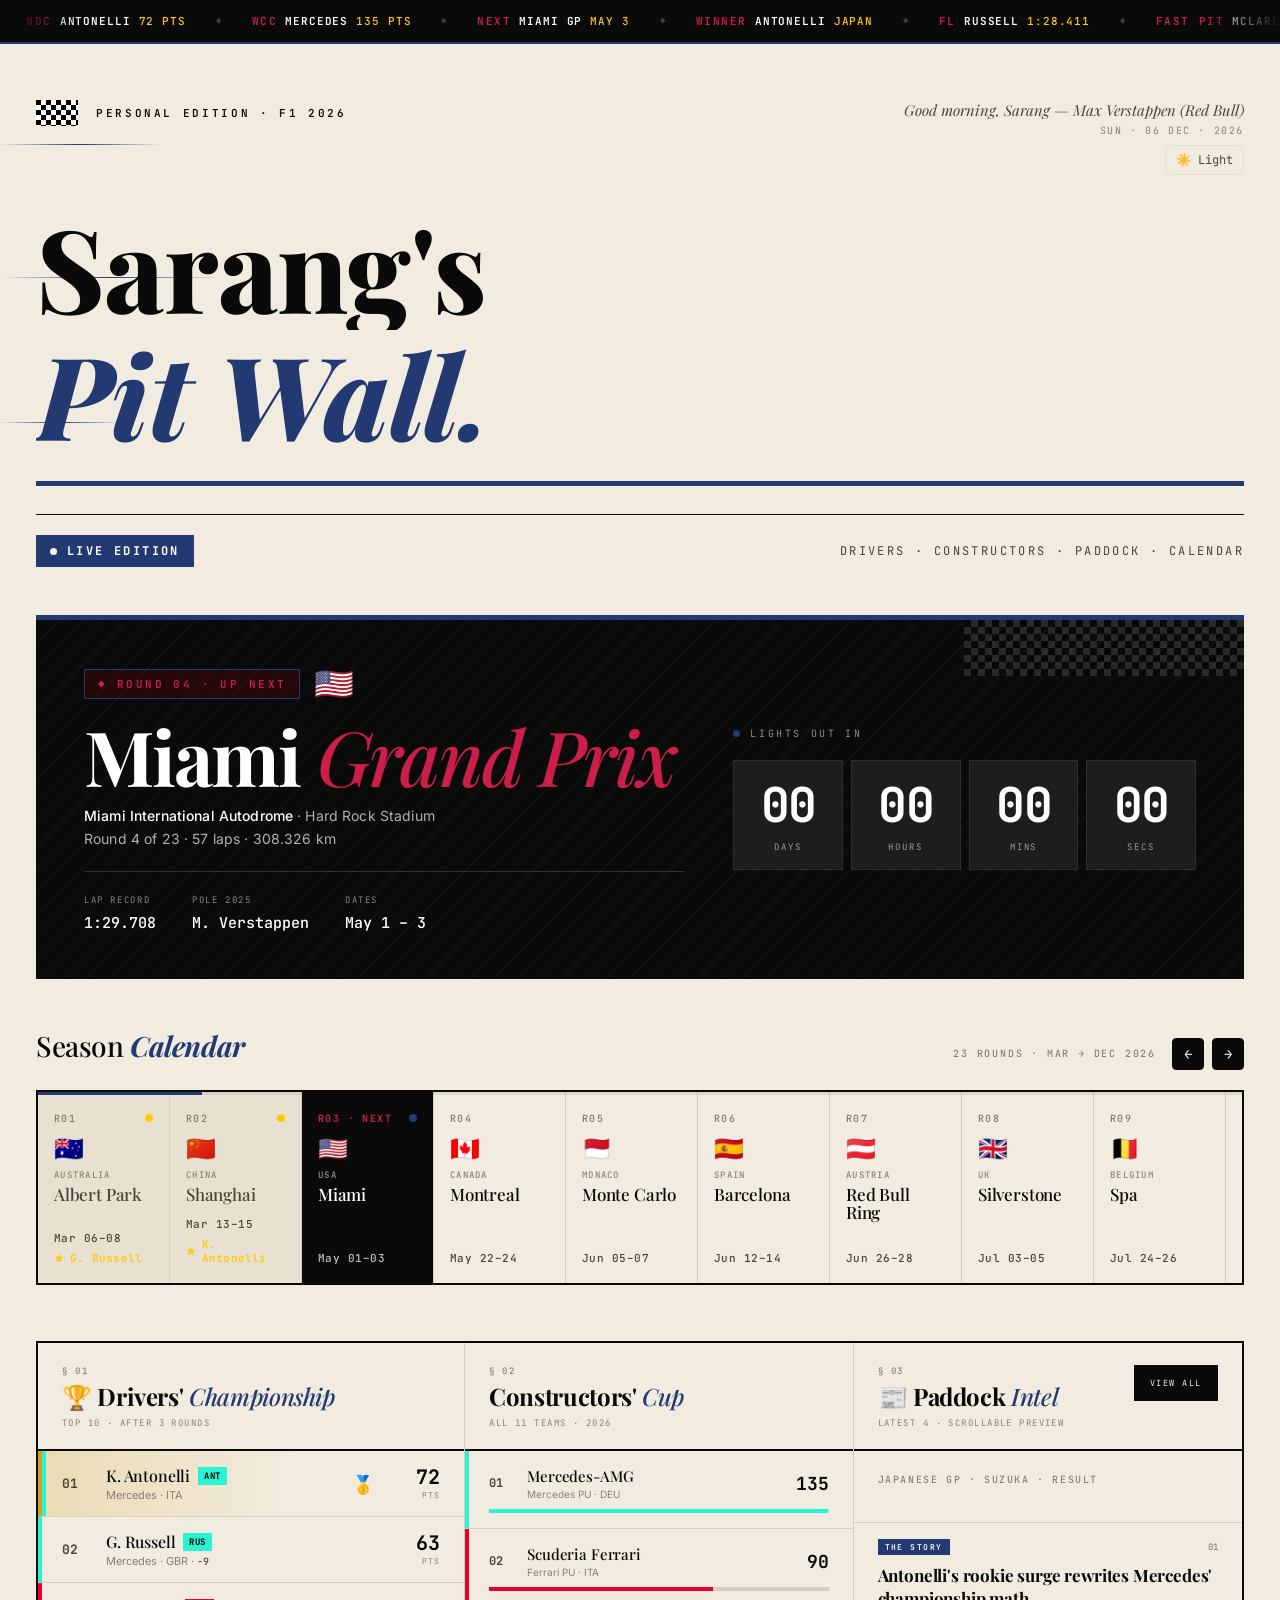
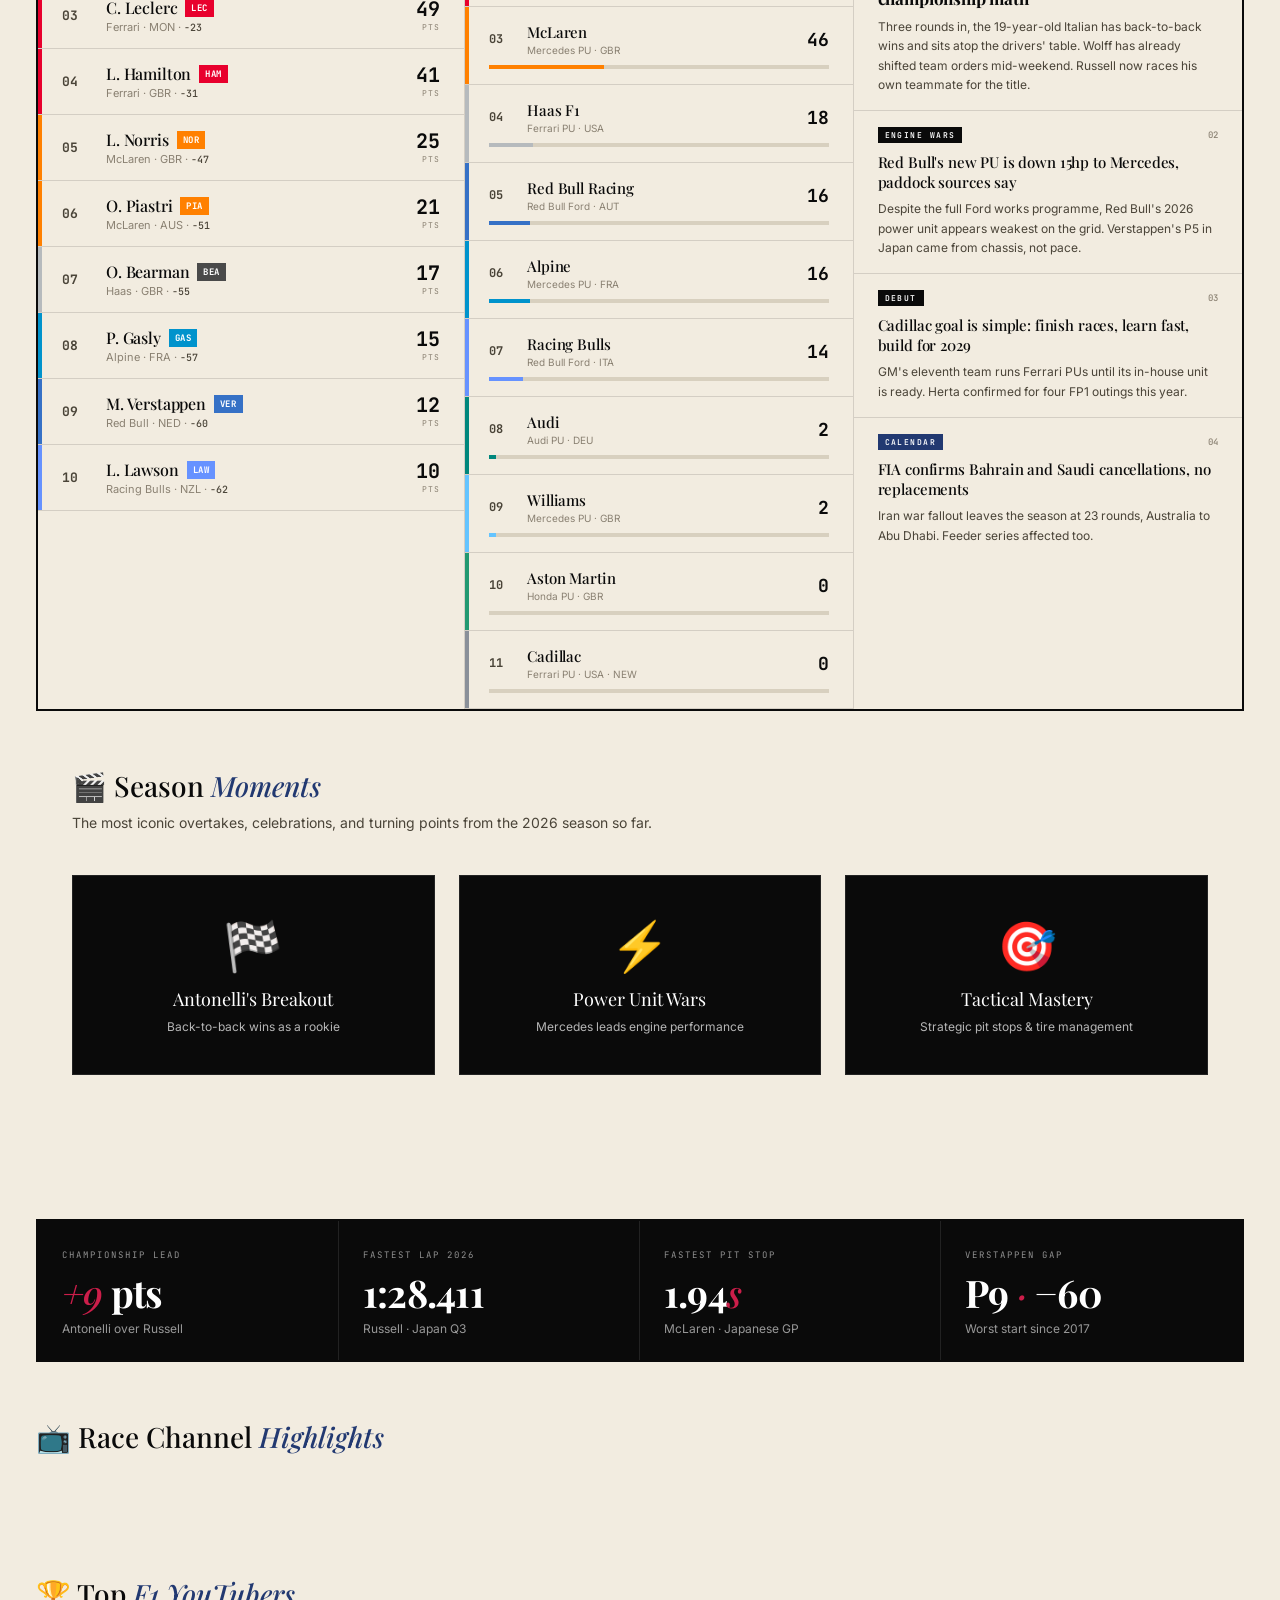
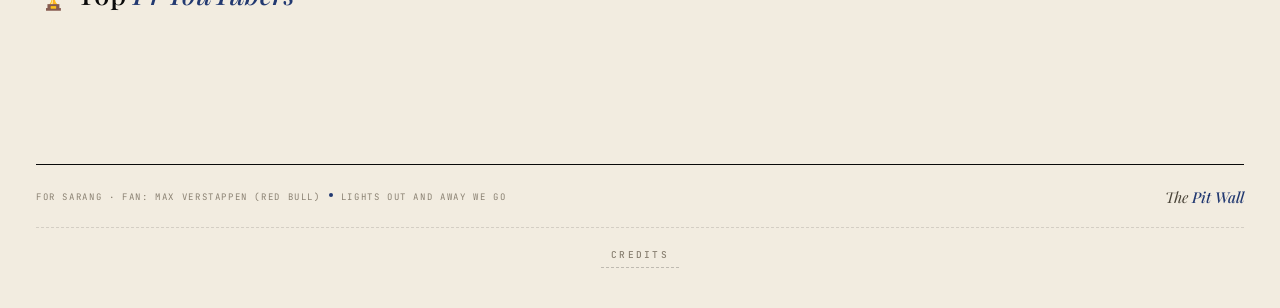
==== index.html @ 640a6123 "UI Improvements: clickable articles, emoji medals for rankings, Season Moments gallery - Make all ne" ====
<!DOCTYPE html>
<html lang="en">
<head>
<meta charset="UTF-8">
<meta name="viewport" content="width=device-width, initial-scale=1.0">
<title>Sarang's Pit Wall · Your Personal F1 2026 Dashboard</title>

<!-- ================================================================
     SEO + ATTRIBUTION PACKAGE · Built by Sarang Batra
     DO NOT MODIFY · these tags make the dashboard discoverable and
     credit the template author. Replace "Sarang" with your name
     everywhere EXCEPT inside this block.
     ================================================================ -->
<meta name="description" content="A broadcaster-quality personal F1 2026 dashboard — live countdown to the next Grand Prix, real-time-ish standings for drivers and constructors, the full 23-round calendar, podium results and paddock intel. One HTML file. No backend. Yours forever." />
<meta name="author" content="Sarang Batra" />
<meta name="keywords" content="F1 2026 dashboard, personal F1 dashboard, Formula 1 live dashboard, F1 countdown, F1 standings tracker, Sarang Batra, sarang-cmd" />
<meta name="robots" content="index, follow, max-image-preview:large" />
<meta name="theme-color" content="#0a0a0a" />
<link rel="author" href="https://github.com/sarang-cmd" />
<link rel="canonical" href="https://instagram.com/aaravdeev" />

<!-- Open Graph -->
<meta property="og:type" content="website" />
<meta property="og:title" content="The Pit Wall · Your Personal F1 2026 Dashboard" />
<meta property="og:description" content="Live countdown, standings, calendar, podium, paddock intel. A broadcaster-quality F1 dashboard, made personal. Built by Sarang for every F1 fan." />
<meta property="og:site_name" content="The Pit Wall" />
<meta property="og:image:width" content="1200" />
<meta property="og:image:height" content="630" />
<meta property="og:image:alt" content="The Pit Wall — a personal F1 2026 dashboard. Lights out and away we go." />
<meta property="og:locale" content="en_IN" />

<!-- Twitter -->
<meta name="twitter:card" content="summary_large_image" />
<meta name="twitter:title" content="The Pit Wall · Your Personal F1 2026 Dashboard" />
<meta name="twitter:description" content="Live countdown, standings, calendar, podium, paddock intel. Your personal F1 2026 dashboard." />
<meta name="twitter:creator" content="@sarang_cmd" />

<!-- Structured data — WebApplication + Person -->
<script type="application/ld+json">
{
  "@context": "https://schema.org",
  "@graph": [
    {
      "@type": "WebApplication",
      "@id": "https://github.com/sarang-cmd/sarang.s-pit-wall#app",
      "name": "The Pit Wall",
      "alternateName": "Personal F1 2026 Dashboard",
      "description": "A personal, single-file F1 2026 dashboard — countdown, standings, calendar, podium, paddock intel. Editorial magazine design. One HTML file, no backend.",
      "url": "https://github.com/sarang-cmd/sarang.s-pit-wall",
      "applicationCategory": "SportsApplication",
      "applicationSubCategory": "Formula 1 Dashboard",
      "operatingSystem": "Web (any modern browser)",
      "inLanguage": "en",
      "creator": { "@id": "https://github.com/sarang-cmd#person" },
      "author":  { "@id": "https://github.com/sarang-cmd#person" },
      "offers": {
        "@type": "Offer",
        "price": "0",
        "priceCurrency": "INR",
        "availability": "https://schema.org/InStock"
      }
    },
    {
      "@type": "Person",
      "@id": "https://github.com/sarang-cmd#person",
      "name": "Sarang",
      "alternateName": "sarang-cmd",
      "url": "https://github.com/sarang-cmd",
      "sameAs": [
        "https://www.github.com/sarang-cmd",
        "https://www.linkedin.com/in/sarang-batra/",
        "https://www.instagram.com/aaravdeev"
      ],
      "jobTitle": "F1 Dashboard Creator"
    }
  ]
}
</script>
<!-- ================ END ATTRIBUTION PACKAGE ====================== -->

<link rel="preconnect" href="https://fonts.googleapis.com">
<link rel="preconnect" href="https://fonts.gstatic.com" crossorigin>
<link href="https://fonts.googleapis.com/css2?family=Playfair+Display:ital,wght@0,400;0,500;0,700;0,800;1,400;1,700&family=Inter:wght@300;400;500;600;700&family=JetBrains+Mono:wght@300;400;500;600;700&display=swap" rel="stylesheet">
<style>
*,*::before,*::after { box-sizing:border-box; margin:0; padding:0; }

:root {
  --carbon:     #0a0a0a;
  --carbon-2:   #131313;
  --carbon-3:   #1d1d1d;
  --paper:      #f2ece0;
  --paper-2:    #e8e1d2;
  --paper-3:    #d8d0bf;
  --ink:        #0a0a0a;
  --ink-2:      #4a4438;
  --ink-3:      #8a8172;

  --rb-dark:    #121F45;
  --rb-mid:     #223971;
  --rb-red:     #CC1E4A;
  --rb-gold:    #FFC906;

  --racing:     #e10600;
  --racing-hot: #ff2010;
  --racing-deep:#b30400;
  --gold:       #d4a017;
}


/* Force explicit light theme to match index-original.html */
body.light {
  --paper:      #f2ece0;
  --paper-2:    #e8e1d2;
  --paper-3:    #d8d0bf;
  --ink:        #0a0a0a;
  --ink-2:      #4a4438;
  --ink-3:      #8a8172;

  --carbon:     #0a0a0a;
  --carbon-2:   #131313;
  --carbon-3:   #1d1d1d;

  --racing:     #223971;
  --racing-hot: #CC1E4A;
  --racing-deep:#121F45;
  --gold:       #FFC906;
}

/* Dark mode using Red Bull palette — darkest shade used prominently */
body.dark {
  --paper:      #121F45;
  --paper-2:    #182751;
  --paper-3:    #223971;
  --ink:        #f8f9ff;
  --ink-2:      #dbe6ff;
  --ink-3:      rgba(255,255,255,0.74);

  --carbon:     var(--rb-dark);
  --carbon-2:   var(--rb-mid);
  --carbon-3:   var(--rb-mid);

  --racing:     var(--rb-red);
  --racing-hot: var(--rb-gold);
  --racing-deep:var(--rb-mid);
  --gold:       var(--rb-gold);
}

@media (prefers-color-scheme: dark) {
  body:not(.light) {
    --paper:      #121F45;
    --paper-2:    #182751;
    --paper-3:    #223971;
    --ink:        #f8f9ff;
    --ink-2:      #dbe6ff;
    --ink-3:      rgba(255,255,255,0.74);

    --carbon:     var(--rb-dark);
    --carbon-2:   var(--rb-mid);
    --carbon-3:   var(--rb-mid);

    --racing:     var(--rb-red);
    --racing-hot: var(--rb-gold);
    --racing-deep:var(--rb-mid);
    --gold:       var(--rb-gold);
  }
}

:root {
  --mercedes:   #27F4D2;
  --ferrari:    #E8002D;
  --mclaren:    #FF8000;
  --redbull:    #3671C6;
  --williams:   #64C4FF;
  --haas:       #B6BABD;
  --alpine:     #0093CC;
  --audi:       #00877C;
  --racingbulls:#6692FF;
  --aston:      #229971;
  --cadillac:   #8A9099;

  --rule-light: #d4cec4;
}

@keyframes maskRevealUp {
  0%   { clip-path: inset(100% 0 0 0); transform: translateY(20px); }
  100% { clip-path: inset(0 0 0 0); transform: translateY(0); }
}
@keyframes maskRevealRight {
  0%   { clip-path: inset(0 100% 0 0); }
  100% { clip-path: inset(0 0 0 0); }
}
@keyframes fadeSlow { from { opacity:0; } to { opacity:1; } }
@keyframes fadeUpSlow {
  from { opacity:0; transform:translateY(18px); }
  to   { opacity:1; transform:translateY(0); }
}
@keyframes underlineDraw {
  0%   { transform: scaleX(0); transform-origin: left; }
  100% { transform: scaleX(1); transform-origin: left; }
}
@keyframes ticker {
  0%   { transform:translateX(0); }
  100% { transform:translateX(-50%); }
}
@keyframes pulseDot {
  0%,100% { opacity:0.5; transform:scale(1); }
  50%     { opacity:1; transform:scale(1.2); }
}
@keyframes blink {
  0%,100% { opacity:1; }
  50%     { opacity:0.25; }
}
@keyframes flagWave {
  0%,100% { transform:rotate(0); }
  50%     { transform:rotate(5deg); }
}
@keyframes speedLineSlow {
  0%   { transform:translateX(-200px); opacity:0; }
  20%  { opacity:0.5; }
  100% { transform:translateX(calc(100vw + 200px)); opacity:0; }
}
@keyframes barGrowSlow {
  0%   { transform:scaleX(0); transform-origin:left; }
  100% { transform:scaleX(1); }
}
@keyframes rowSlide {
  from { opacity:0; transform:translateX(-24px); }
  to   { opacity:1; transform:translateX(0); }
}
@keyframes numCountUp {
  from { opacity:0; transform:translateY(14px); }
  to   { opacity:1; transform:translateY(0); }
}
@keyframes checkerFadeIn {
  from { opacity:0; transform:scale(0.8); }
  to   { opacity:1; transform:scale(1); }
}

html { scroll-behavior:smooth; }

/* YouTube-style loading bar */
.yt-loading-bar {
  position: fixed;
  top: 0;
  left: 0;
  height: 3px;
  background: linear-gradient(90deg, var(--racing), var(--racing-hot));
  z-index: 9999;
  animation: ytLoadingAnimation 3s ease-out forwards;
  pointer-events: none;
}

.yt-loading-bar.hidden {
  display: none;
}

@keyframes ytLoadingAnimation {
  0% { width: 0%; }
  50% { width: 70%; }
  100% { width: 100%; }
}

body {
  background: var(--paper);
  color: var(--ink);
  font-family:'Inter', sans-serif;
  font-weight:400;
  min-height:100vh;
  -webkit-font-smoothing:antialiased;
  overflow-x:hidden;
}

.ticker-wrap {
  background: var(--carbon);
  height: 44px;
  overflow: hidden;
  display: flex;
  align-items: center;
  border-bottom: 2px solid var(--racing);
  position: relative;
  animation: fadeSlow 0.9s ease both;
}
.ticker-wrap::before, .ticker-wrap::after {
  content:''; position:absolute; top:0; bottom:0; width:80px; z-index:2; pointer-events:none;
}
.ticker-wrap::before { left:0; background:linear-gradient(90deg, var(--carbon), transparent); }
.ticker-wrap::after { right:0; background:linear-gradient(270deg, var(--carbon), transparent); }
.ticker-track {
  display: flex;
  white-space: nowrap;
  animation: ticker 48s linear infinite;
  will-change: transform;
}
.ticker-track:hover { animation-play-state:paused; }
.tick {
  display:inline-flex; align-items:center; gap:8px;
  padding:0 26px;
  font-family:'JetBrains Mono', monospace;
  font-size:11px;
  font-weight:500;
  letter-spacing:.08em;
  color:rgba(255,255,255,0.55);
  text-transform:uppercase;
}
.tick .sym { color:var(--racing-hot); font-weight:600; letter-spacing:.14em; }
.tick .val { color:#fff; font-weight:600; }
.tick .pts { color:var(--gold); font-weight:500; }
.tick-dot { color:rgba(255,255,255,.2); padding:0 4px; font-size:9px; }

.hero {
  background: var(--paper);
  padding: 56px 36px 32px;
  max-width: 1440px;
  margin: 0 auto;
  position: relative;
  overflow: hidden;
}
.speed-line {
  position: absolute;
  top: 0; left: 0;
  height: 1px;
  background: linear-gradient(90deg, transparent 0%, var(--racing) 50%, transparent 100%);
  animation: speedLineSlow 5.5s ease-out infinite;
  pointer-events: none;
}
.speed-line:nth-child(1) { top: 18%; width: 160px; animation-delay: 1.8s; }
.speed-line:nth-child(2) { top: 42%; width: 220px; animation-delay: 3.2s; }
.speed-line:nth-child(3) { top: 68%; width: 120px; animation-delay: 2.4s; }

.hero-top {
  display: flex;
  justify-content: space-between;
  align-items: flex-start;
  margin-bottom: 28px;
  animation: fadeUpSlow 1s ease both 0.2s;
}
.brand-eyebrow {
  display: inline-flex;
  align-items: center;
  gap: 18px;
  font-family: 'JetBrains Mono', monospace;
  font-size: 11px;
  font-weight: 600;
  letter-spacing: .24em;
  text-transform: uppercase;
  color: var(--ink);
  animation: checkerFadeIn 0.9s cubic-bezier(.2,.8,.2,1) both 0.5s;
}
.checker-flag {
  display: inline-block;
  width: 42px; height: 26px;
  background:
    linear-gradient(45deg, #fff 25%, transparent 25%, transparent 75%, #fff 75%),
    linear-gradient(45deg, #fff 25%, transparent 25%, transparent 75%, #fff 75%);
  background-size: 10px 10px;
  background-position: 0 0, 5px 5px;
  background-color: #000;
  animation: flagWave 3s ease-in-out infinite;
  transform-origin: left center;
  flex-shrink: 0;
}
.brand-right {
  text-align: right;
  animation: fadeUpSlow 1s ease both 0.7s;
}
.greeting {
  font-family:'Playfair Display', serif;
  font-style:italic;
  font-size:15px;
  letter-spacing:0;
  color:var(--ink-2);
  margin-bottom:4px;
}
.dateline {
  font-family: 'JetBrains Mono', monospace;
  font-size: 10px;
  letter-spacing: .16em;
  text-transform: uppercase;
  color: var(--ink-3);
}

.title-wrap {
  position: relative;
  margin-bottom: 28px;
  padding-bottom: 24px;
}
.hero-title {
  font-family: 'Playfair Display', serif;
  font-weight: 800;
  line-height: 0.95;
  letter-spacing: -0.03em;
  color: var(--ink);
}
.hero-title .line1 {
  display: block;
  font-size: clamp(56px, 9vw, 126px);
  line-height: 1.1;
  overflow: hidden;
  padding-bottom: 0.05em;
}
.hero-title .line1 span {
  display: inline-block;
  animation: maskRevealUp 1.1s cubic-bezier(.2,.9,.25,1) both 0.9s;
}
.hero-title .line2 {
  display: block;
  font-size: clamp(56px, 9vw, 126px);
  font-style: italic;
  color: var(--racing);
  line-height: 1.1;
  overflow: hidden;
  margin-top: -0.05em;
  padding-bottom: 0.05em;
}
.hero-title .line2 span {
  display: inline-block;
  animation: maskRevealUp 1.1s cubic-bezier(.2,.9,.25,1) both 1.4s;
}
.title-underline {
  position: absolute;
  left: 0;
  bottom: 0;
  height: 5px;
  width: 100%;
  background: var(--racing);
  transform: scaleX(0);
  transform-origin: left;
  animation: underlineDraw 1.2s cubic-bezier(.3,.9,.3,1) both 2.2s;
}

.hero-sub {
  font-family: 'JetBrains Mono', monospace;
  font-size: 12px;
  letter-spacing: .2em;
  text-transform: uppercase;
  color: var(--ink-2);
  padding-top: 20px;
  border-top: 1px solid var(--ink);
  display: flex;
  justify-content: space-between;
  align-items: center;
  animation: fadeUpSlow 1s ease both 2.8s;
}
.live-badge {
  display: inline-flex;
  align-items: center;
  gap: 10px;
  padding: 8px 14px;
  background: var(--racing);
  color: #fff;
  font-weight: 700;
  letter-spacing: .2em;
  position: relative;
}
.live-badge::before {
  content:'';
  display:inline-block;
  width: 7px; height: 7px;
  background:#fff; border-radius:50%;
  animation: blink 1.6s ease infinite;
}

.race-hero {
  margin: 0 auto;
  max-width: 1440px;
  padding: 0 36px;
  background: var(--paper);
  animation: fadeUpSlow 1.1s ease both 3.2s;
}

.race-block {
  background: var(--carbon);
  color: #fff;
  padding: 44px 48px 46px;
  margin-top: 16px;
  position: relative;
  overflow: hidden;
  border-top: 5px solid var(--racing);
}

.race-block::before {
  content:'';
  position: absolute;
  inset: 0;
  background:
    repeating-linear-gradient(
      135deg,
      rgba(255,255,255,0.022) 0 2px,
      transparent 2px 16px
    );
  pointer-events: none;
  z-index: 0;
}

.race-block::after {
  content:'';
  position: absolute;
  top: 0; right: 0;
  width: 280px; height: 56px;
  background:
    linear-gradient(45deg, #fff 25%, transparent 25%, transparent 75%, #fff 75%),
    linear-gradient(45deg, #fff 25%, transparent 25%, transparent 75%, #fff 75%);
  background-size: 14px 14px;
  background-position: 0 0, 7px 7px;
  background-color: #000;
  opacity: 0.12;
  z-index: 0;
}

.race-grid {
  display: grid;
  grid-template-columns: 1.3fr 1fr;
  gap: 48px;
  position: relative;
  z-index: 1;
}

.race-meta-row {
  display: flex;
  align-items: center;
  gap: 14px;
  margin-bottom: 18px;
}
.race-round {
  font-family: 'JetBrains Mono', monospace;
  font-size: 11px;
  font-weight: 600;
  letter-spacing: .22em;
  text-transform: uppercase;
  color: var(--racing-hot);
  padding: 7px 13px;
  border: 1px solid var(--racing);
  background: rgba(225,6,0,0.12);
}
.race-flag-big {
  font-size: 32px;
  animation: flagWave 2.8s ease-in-out infinite;
}
.race-name {
  font-family: 'Playfair Display', serif;
  font-size: clamp(44px, 6vw, 76px);
  font-weight: 700;
  line-height: 0.92;
  letter-spacing: -0.025em;
  color: #fff;
  margin-bottom: 16px;
}
.race-name em {
  font-style: italic;
  color: var(--racing-hot);
  font-weight: 500;
}
.race-circuit {
  font-family: 'Inter', sans-serif;
  font-size: 14px;
  color: rgba(255,255,255,0.68);
  margin-bottom: 6px;
  letter-spacing: .01em;
}
.race-circuit strong { color:#fff; font-weight:500; }

.race-stats {
  display: flex;
  gap: 36px;
  margin-top: 24px;
  padding-top: 22px;
  border-top: 1px solid rgba(255,255,255,0.15);
}
.race-stat { display:flex; flex-direction:column; }
.race-stat-label {
  font-family: 'JetBrains Mono', monospace;
  font-size: 9px;
  letter-spacing: .18em;
  text-transform: uppercase;
  color: rgba(255,255,255,0.5);
  margin-bottom: 7px;
}
.race-stat-val {
  font-family: 'JetBrains Mono', monospace;
  font-size: 15px;
  font-weight: 500;
  color: #fff;
}

.race-right { display: flex; flex-direction: column; justify-content: center; }
.countdown-label {
  font-family: 'JetBrains Mono', monospace;
  font-size: 10px;
  letter-spacing: .26em;
  text-transform: uppercase;
  color: rgba(255,255,255,0.55);
  margin-bottom: 20px;
  display: flex;
  align-items: center;
  gap: 10px;
}
.countdown-label::before {
  content:''; width:7px; height:7px;
  background: var(--racing); border-radius:50%;
  animation: pulseDot 1.8s ease infinite;
}

.countdown {
  display: grid;
  grid-template-columns: repeat(4, 1fr);
  gap: 8px;
}
.cd-cell {
  background: var(--carbon-3);
  padding: 20px 8px 16px;
  text-align: center;
  border: 1px solid rgba(255,255,255,0.08);
}
.cd-num {
  font-family: 'JetBrains Mono', monospace;
  font-size: clamp(36px, 4.2vw, 48px);
  font-weight: 700;
  color: #fff;
  line-height: 1;
  letter-spacing: -0.03em;
  font-variant-numeric: tabular-nums;
  animation: numCountUp 0.8s ease both 3.8s;
}
.cd-cell:nth-child(2) .cd-num { animation-delay: 3.95s; }
.cd-cell:nth-child(3) .cd-num { animation-delay: 4.1s; }
.cd-cell:nth-child(4) .cd-num { animation-delay: 4.25s; }
.cd-label {
  font-family: 'JetBrains Mono', monospace;
  font-size: 9px;
  letter-spacing: .22em;
  text-transform: uppercase;
  color: rgba(255,255,255,0.55);
  margin-top: 12px;
}

.cal-section {
  max-width: 1440px;
  margin: 0 auto;
  padding: 48px 36px 0;
  animation: fadeUpSlow 1s ease both 3.5s;
}
.cal-head {
  display: flex;
  align-items: baseline;
  justify-content: space-between;
  margin-bottom: 20px;
}
.cal-title {
  font-family: 'Playfair Display', serif;
  font-size: 28px;
  font-weight: 500;
  letter-spacing: -0.015em;
  color: var(--ink);
}
.cal-title em { font-style:italic; color:var(--racing); font-weight:700; }
.cal-meta {
  font-family: 'JetBrains Mono', monospace;
  font-size: 10px;
  letter-spacing: .18em;
  text-transform: uppercase;
  color: var(--ink-3);
  font-weight: 500;
}
.cal-nav {
  display: flex;
  gap: 8px;
  align-items: center;
}
.cal-nav-btn {
  background: var(--ink);
  border: 1px solid var(--ink);
  color: var(--paper);
  width: 32px;
  height: 32px;
  border-radius: 4px;
  display: flex;
  align-items: center;
  justify-content: center;
  font-size: 14px;
  cursor: pointer;
  transition: background 0.2s, transform 0.2s;
  font-family: 'JetBrains Mono', monospace;
  font-weight: 600;
}
.cal-nav-btn:hover { background: var(--racing); border-color: var(--racing); transform: translateY(-1px); }
.cal-nav-btn:active { transform: translateY(0); }
body.dark .cal-nav-btn { background: var(--paper); color: var(--ink); border-color: var(--paper); }
body.dark .cal-nav-btn:hover { background: var(--racing-hot); color: #000; border-color: var(--racing-hot); }

.cal-strip-wrap {
  position: relative;
  overflow: hidden;
  border: 2px solid var(--ink);
  background: var(--paper-2);
}

.cal-progress-track {
  position: absolute;
  top: 0; left: 0; right: 0;
  height: 3px;
  background: rgba(0,0,0,0.08);
  z-index: 3;
}
.cal-progress-fill {
  height: 100%;
  background: var(--racing);
  transform: scaleX(0);
  transform-origin: left;
  animation: barGrowSlow 1.6s cubic-bezier(.3,.9,.3,1) both 4.2s;
}

.cal-strip {
  display: grid;
  grid-auto-flow: column;
  grid-auto-columns: minmax(132px, 1fr);
  overflow-x: auto;
  scrollbar-width: thin;
}
.cal-strip::-webkit-scrollbar { height: 4px; }
.cal-strip::-webkit-scrollbar-thumb { background: var(--ink); }

.cal-round {
  padding: 20px 16px 18px;
  border-right: 1px solid var(--rule-light);
  position: relative;
  background: var(--paper);
  transition: background 0.25s, transform 0.25s;
  min-height: 148px;
  display: flex;
  flex-direction: column;
  cursor: default;
}
.cal-round:hover { background: var(--paper-3); }
.cal-round:last-child { border-right: none; }

.cal-round.done { background: var(--paper-2); }
.cal-round.done .cal-flag-name { color: var(--ink-2); }

.cal-round.next { background: var(--carbon); color: #fff; }
.cal-round.next .cal-rnum { color: var(--racing-hot); font-weight:700; }
.cal-round.next .cal-country { color: rgba(255,255,255,0.55); }
.cal-round.next .cal-flag-name { color: #fff; }
.cal-round.next .cal-date { color: rgba(255,255,255,0.75); }

.cal-rnum {
  font-family: 'JetBrains Mono', monospace;
  font-size: 10px;
  letter-spacing: .14em;
  color: var(--ink-3);
  margin-bottom: 12px;
  font-weight: 600;
  display: flex;
  align-items: center;
  justify-content: space-between;
}
.cal-status-dot {
  width: 8px; height: 8px;
  border-radius: 50%;
  background: var(--gold);
  display: inline-block;
}
.cal-round:not(.done):not(.next) .cal-status-dot { display: none; }
.cal-round.next .cal-status-dot {
  background: var(--racing);
  animation: pulseDot 1.6s ease infinite;
}

.cal-flag-emoji { font-size: 24px; line-height: 1; margin-bottom: 8px; }

.cal-country {
  font-family: 'JetBrains Mono', monospace;
  font-size: 9px;
  color: var(--ink-3);
  letter-spacing: .14em;
  text-transform: uppercase;
  margin-bottom: 4px;
  font-weight: 500;
}

.cal-flag-name {
  font-family: 'Playfair Display', serif;
  font-size: 17px;
  font-weight: 500;
  color: var(--ink);
  letter-spacing: -.01em;
  line-height: 1.1;
  margin-bottom: auto;
}

.cal-date {
  font-family: 'JetBrains Mono', monospace;
  font-size: 11px;
  color: var(--ink-2);
  letter-spacing: .04em;
  margin-top: 14px;
  font-weight: 500;
}

.cal-winner {
  font-family: 'JetBrains Mono', monospace;
  font-size: 11px;
  color: var(--gold);
  margin-top: 6px;
  font-weight: 600;
  letter-spacing: .02em;
  display: flex;
  align-items: center;
  gap: 6px;
}
.cal-winner::before {
  content:'';
  display: inline-block;
  width: 10px; height: 10px;
  background: var(--gold);
  clip-path: polygon(50% 0%, 61% 35%, 98% 35%, 68% 57%, 79% 91%, 50% 70%, 21% 91%, 32% 57%, 2% 35%, 39% 35%);
}

.main-section {
  max-width: 1440px;
  margin: 0 auto;
  padding: 56px 36px 0;
}
.main-grid {
  display: grid;
  grid-template-columns: 1.1fr 1fr 1fr;
  border: 2px solid var(--ink);
  background: var(--paper);
}
.col {
  border-right: 1px solid var(--rule-light);
  display: flex;
  flex-direction: column;
}
.col:last-child { border-right: none; }

.col-head {
  padding: 22px 24px 20px;
  border-bottom: 2px solid var(--ink);
  background: var(--paper);
  position: sticky;
  top: 0;
  z-index: 5;
}
.col-head-news {
  display: flex;
  align-items: flex-start;
  justify-content: space-between;
  gap: 16px;
}
.col-num {
  font-family: 'JetBrains Mono', monospace;
  font-size: 9px;
  color: var(--ink-3);
  letter-spacing: .18em;
  margin-bottom: 7px;
  font-weight: 500;
}
.col-name {
  font-family: 'Playfair Display', serif;
  font-size: 24px;
  font-weight: 700;
  letter-spacing: -0.015em;
  color: var(--ink);
  line-height: 1;
}
.col-name em { font-style:italic; color:var(--racing); font-weight:500; }
.col-sub {
  font-family: 'JetBrains Mono', monospace;
  font-size: 9px;
  letter-spacing: .16em;
  text-transform: uppercase;
  color: var(--ink-3);
  margin-top: 9px;
}
.news-view-all {
  flex: 0 0 auto;
  display: inline-flex;
  align-items: center;
  justify-content: center;
  gap: 8px;
  padding: 11px 15px;
  border: 1px solid var(--ink);
  background: var(--ink);
  color: var(--paper);
  font-family: 'JetBrains Mono', monospace;
  font-size: 8.5px;
  letter-spacing: .18em;
  text-transform: uppercase;
  text-decoration: none;
  transition: transform 0.2s, background 0.2s, color 0.2s;
}
.news-view-all:hover {
  transform: translateY(-1px);
  background: var(--paper);
  color: var(--ink);
}

.driver-row {
  display: grid;
  grid-template-columns: 32px 1fr auto;
  align-items: center;
  gap: 12px;
  padding: 14px 24px;
  border-bottom: 1px solid var(--rule-light);
  position: relative;
  transition: background 0.2s, transform 0.2s;
  opacity: 0;
  animation: rowSlide 0.6s cubic-bezier(.25,.9,.3,1) both;
}
.driver-row::before {
  content: '';
  position: absolute;
  left: 0; top: 0; bottom: 0;
  width: 4px;
  background: var(--team-color, var(--ink-3));
}
.driver-row:hover { background: var(--paper-2); transform: translateX(3px); }
.driver-row.leader { background: linear-gradient(90deg, rgba(212,160,23,0.22) 0%, transparent 60%); border-left: 4px solid #d4a017; padding-left: 20px; }
.driver-row.leader::after {
  content: '🥇';
  position: absolute;
  right: 90px; top: 50%;
  transform: translateY(-50%);
  font-size: 18px;
}
.driver-row.p2 { background: linear-gradient(90deg, rgba(160,160,160,0.15) 0%, transparent 60%); border-left: 4px solid #a0a0a0; padding-left: 20px; }
.driver-row.p2::after {
  content: '🥈';
  position: absolute;
  right: 90px; top: 50%;
  transform: translateY(-50%);
  font-size: 18px;
}
.driver-row.p3 { background: linear-gradient(90deg, rgba(176,108,48,0.15) 0%, transparent 60%); border-left: 4px solid #b06c30; padding-left: 20px; }
.driver-row.p3::after {
  content: '🥉';
  position: absolute;
  right: 90px; top: 50%;
  transform: translateY(-50%);
  font-size: 18px;
}

.driver-pos {
  font-family: 'JetBrains Mono', monospace;
  font-size: 13px;
  font-weight: 700;
  color: var(--ink-2);
  font-variant-numeric: tabular-nums;
}
.driver-info { display:flex; flex-direction:column; }
.driver-line { display: flex; align-items: center; gap: 8px; }
.driver-name {
  font-family: 'Playfair Display', serif;
  font-size: 16px;
  font-weight: 500;
  color: var(--ink);
  letter-spacing: -0.01em;
}
.driver-code {
  font-family: 'JetBrains Mono', monospace;
  font-size: 9px;
  font-weight: 700;
  color: #fff;
  background: var(--team-color, var(--ink-3));
  padding: 3px 6px;
  letter-spacing: .06em;
}
.driver-team {
  font-size: 11px;
  color: var(--ink-3);
  margin-top: 2px;
  font-weight: 400;
}
.driver-team .gap { color:var(--ink-2); font-family:'JetBrains Mono', monospace; font-size:10px; font-weight:500; }
.driver-pts-wrap { text-align:right; }
.driver-pts {
  font-family: 'JetBrains Mono', monospace;
  font-size: 20px;
  font-weight: 700;
  color: var(--ink);
  font-variant-numeric: tabular-nums;
  line-height: 1;
}
.driver-pts-sub {
  font-family: 'JetBrains Mono', monospace;
  font-size: 8px;
  color: var(--ink-3);
  letter-spacing: .12em;
  text-transform: uppercase;
  margin-top: 3px;
}

.con-row {
  padding: 15px 24px;
  border-bottom: 1px solid var(--rule-light);
  position: relative;
  transition: background 0.2s;
  opacity: 0;
  animation: rowSlide 0.6s cubic-bezier(.25,.9,.3,1) both;
}
.con-row:hover { background: var(--paper-2); }
.con-row::before {
  content: '';
  position: absolute;
  left: 0; top: 0; bottom: 0;
  width: 4px;
  background: var(--team-color);
}
.con-top {
  display: grid;
  grid-template-columns: 26px 1fr auto;
  align-items: center;
  gap: 12px;
  margin-bottom: 9px;
}
.con-pos { font-family: 'JetBrains Mono', monospace; font-size: 12px; font-weight: 700; color: var(--ink-2); font-variant-numeric: tabular-nums; }
.con-name { font-family: 'Playfair Display', serif; font-size: 15px; font-weight: 500; color: var(--ink); letter-spacing: -0.01em; }
.con-engine { font-size: 10px; color: var(--ink-3); margin-top: 2px; }
.con-pts { font-family: 'JetBrains Mono', monospace; font-size: 18px; font-weight: 700; color: var(--ink); font-variant-numeric: tabular-nums; }
.con-bar { height: 4px; background: var(--paper-3); margin-top: 6px; position: relative; overflow: hidden; }
.con-bar-fill {
  height: 100%;
  background: var(--team-color, var(--racing));
  transform-origin: left;
  transform: scaleX(0);
  animation: barGrowSlow 1.4s cubic-bezier(.3,.9,.3,1) both;
}

.podium-block { padding: 22px 24px; border-bottom: 1px solid var(--rule-light); }
.podium-head {
  font-family: 'JetBrains Mono', monospace;
  font-size: 10px;
  letter-spacing: .16em;
  text-transform: uppercase;
  color: var(--ink-3);
  margin-bottom: 14px;
  font-weight: 500;
}
.podium-list { display: flex; flex-direction: column; gap: 6px; }
.pod-row {
  display: grid;
  grid-template-columns: 32px 1fr auto;
  align-items: center;
  gap: 10px;
  padding: 10px 12px;
  position: relative;
  transition: transform 0.2s;
}
.pod-row:hover { transform: translateX(3px); }
.pod-row.p1 { background: linear-gradient(90deg, rgba(212,160,23,0.15), transparent); }
.pod-row.p2 { background: linear-gradient(90deg, rgba(160,160,160,0.12), transparent); }
.pod-row.p3 { background: linear-gradient(90deg, rgba(176,108,48,0.12), transparent); }
.pod-badge {
  font-family: 'JetBrains Mono', monospace;
  font-size: 11px;
  font-weight: 700;
  text-align: center;
  padding: 6px 0;
  color: #fff;
  letter-spacing: .04em;
}
.p1 .pod-badge { background: #d4a017; }
.p2 .pod-badge { background: #a0a0a0; }
.p3 .pod-badge { background: #b06c30; }
.pod-driver-name { font-family: 'Playfair Display', serif; font-size: 15px; font-weight: 500; color: var(--ink); letter-spacing: -0.01em; line-height: 1; }
.pod-driver-team { font-size: 10px; color: var(--ink-3); margin-top: 3px; }
.pod-time { font-family: 'JetBrains Mono', monospace; font-size: 11px; color: var(--ink-2); font-weight: 500; }

.news-block { padding: 0; }
.news-item {
  padding: 16px 24px;
  border-bottom: 1px solid var(--rule-light);
  position: relative;
  transition: background 0.2s, padding-left 0.2s;
}
.news-item:last-child { border-bottom: none; }
.news-item::before { content: ''; position: absolute; left: 0; top: 0; bottom: 0; width: 0; background: var(--racing); transition: width 0.25s; }
.news-item:hover { background: var(--paper-2); padding-left: 28px; }
.news-item:hover::before { width: 4px; }

.news-meta { display: flex; align-items: center; justify-content: space-between; margin-bottom: 9px; }
.news-kicker {
  font-family: 'JetBrains Mono', monospace;
  font-size: 8px;
  letter-spacing: .18em;
  text-transform: uppercase;
  padding: 3px 7px;
  background: var(--racing);
  color: #fff;
  font-weight: 600;
}
.news-item.neutral .news-kicker { background: var(--ink); }
.news-num { font-family: 'JetBrains Mono', monospace; font-size: 9px; color: var(--ink-3); font-weight: 500; }
.news-headline { font-family: 'Playfair Display', serif; font-size: 15px; font-weight: 500; line-height: 1.35; color: var(--ink); letter-spacing: -0.01em; margin-bottom: 7px; }
.news-item.lead .news-headline { font-size: 17px; font-weight: 700; }
.news-body { font-size: 12px; line-height: 1.6; color: var(--ink-2); }
.news-source-row {
  margin-top: 10px;
  display: flex;
  align-items: center;
  justify-content: space-between;
  gap: 12px;
  flex-wrap: wrap;
}
.news-source {
  font-family: 'JetBrains Mono', monospace;
  font-size: 8.5px;
  letter-spacing: .16em;
  text-transform: uppercase;
  color: var(--ink-3);
  font-weight: 600;
}
.news-link {
  font-family: 'JetBrains Mono', monospace;
  font-size: 8.5px;
  letter-spacing: .12em;
  text-transform: uppercase;
  color: var(--racing);
  text-decoration: none;
  border-bottom: 1px dashed currentColor;
  padding-bottom: 1px;
}
.news-link:hover { color: var(--racing-hot); border-bottom-color: var(--racing-hot); }

.stats-ribbon { max-width: 1440px; margin: 0 auto; padding: 48px 36px 0; }
.stats-grid { display: grid; grid-template-columns: repeat(4, 1fr); border: 2px solid var(--ink); background: var(--carbon); }
.stat {
  padding: 28px 24px 24px;
  border-right: 1px solid rgba(255,255,255,0.1);
  color: #fff;
  position: relative;
  overflow: hidden;
  transition: background 0.3s;
}
.stat:last-child { border-right: none; }
.stat:hover { background: var(--carbon-2); }
.stat::after { content:''; position: absolute; bottom:0; left:0; height:3px; width:0; background: var(--racing); transition: width 0.5s ease; }
.stat:hover::after { width: 100%; }
.stat-label { font-family: 'JetBrains Mono', monospace; font-size: 9px; letter-spacing: .22em; text-transform: uppercase; color: rgba(255,255,255,0.55); margin-bottom: 13px; }
.stat-big { font-family: 'Playfair Display', serif; font-size: clamp(28px, 3vw, 38px); font-weight: 700; color: #fff; line-height: 1; letter-spacing: -0.02em; margin-bottom: 9px; }
.stat-big em { font-style: italic; color: var(--racing-hot); font-weight: 500; }
.stat-sub { font-family: 'Inter', sans-serif; font-size: 12px; color: rgba(255,255,255,0.58); font-weight: 400; }

.footer-wrap { max-width: 1440px; margin: 0 auto; padding: 32px 36px 40px; }
.footer { border-top: 1px solid var(--ink); padding-top: 22px; display: flex; justify-content: space-between; align-items: center; }
.f-note { font-family: 'JetBrains Mono', monospace; font-size: 9px; color: var(--ink-3); letter-spacing: .18em; text-transform: uppercase; }
.f-dot { display: inline-block; width: 4px; height: 4px; background: var(--racing); vertical-align: middle; margin: 0 8px; border-radius: 50%; position: relative; top: -2px; }
.f-brand { font-family: 'Playfair Display', serif; font-size: 15px; font-style: italic; color: var(--ink-2); }
.f-brand em { color: var(--racing); font-weight: 500; }

@media (max-width: 980px) {
  .hero, .race-hero, .cal-section, .main-section, .stats-ribbon, .footer-wrap { padding-left: 20px; padding-right: 20px; }
  .hero { padding-top: 36px; }
  .hero-top { flex-direction: column; gap: 18px; align-items: flex-start; }
  .brand-right { text-align: left; }
  .hero-title .line1, .hero-title .line2 { font-size: clamp(46px, 14vw, 84px); }
  .race-block { padding: 30px 24px 32px; }
  .race-grid { grid-template-columns: 1fr; gap: 32px; }
  .race-name { font-size: clamp(34px, 8vw, 52px); }
  .race-block::after { width: 180px; height: 40px; }
  .main-grid { grid-template-columns: 1fr; }
  .col { border-right: none; border-bottom: 1px solid var(--rule-light); }
  .col:last-child { border-bottom: none; }
  .col-head { position: relative; top: auto; }
  .stats-grid { grid-template-columns: 1fr 1fr; }
  .stat:nth-child(2) { border-right: none; }
  .stat:nth-child(3), .stat:nth-child(4) { border-top: 1px solid rgba(255,255,255,0.1); }
  .stat:nth-child(4) { border-right: none; }
  .driver-row.leader::after { display: none; }
  .hero-sub { flex-direction: column; align-items: flex-start; gap: 14px; }
}
@media (max-width: 540px) {
  .cd-num { font-size: 32px; }
  .countdown { gap: 6px; }
  .cd-cell { padding: 16px 6px 12px; }
  .driver-name { font-size: 14px; }
  .driver-pts { font-size: 17px; }
  .cal-flag-name { font-size: 15px; }
}

/* ================================================================
   FOOTER COLOPHON ROW + COLOPHON MODAL · GO LIVE SECTION
   Template attribution styling. Matches carbon + racing red aesthetic.
   DO NOT MODIFY unless you know what you're doing.
   ================================================================ */

.f-colophon-row {
  max-width: 1440px;
  margin: 20px auto 0;
  padding-top: 14px;
  border-top: 1px dashed var(--rule-light);
  display: flex;
  justify-content: center;
}
.f-colophon-btn {
  background: transparent;
  border: 0;
  color: var(--ink-3);
  font-family: 'JetBrains Mono', monospace;
  font-size: 9.5px;
  font-weight: 500;
  letter-spacing: 0.24em;
  text-transform: uppercase;
  padding: 6px 10px;
  cursor: pointer;
  border-bottom: 1px dashed rgba(10,10,10,0.22);
  transition: color 0.2s ease, border-color 0.2s ease;
}
.f-colophon-btn:hover,
.f-colophon-btn:focus-visible {
  color: var(--racing);
  border-bottom-color: var(--racing);
  outline: none;
}

body.dark .f-colophon-row {
  border-top-color: rgba(255,255,255,0.18);
}
body.dark .f-colophon-btn {
  color: rgba(255,255,255,0.74);
  border-bottom-color: rgba(255,255,255,0.22);
}
body.dark .f-colophon-btn:hover,
body.dark .f-colophon-btn:focus-visible {
  color: var(--racing-hot);
  border-bottom-color: var(--racing-hot);
}

/* Dark-mode toggle button */
.dark-toggle {
  background: transparent;
  border: 1px solid rgba(10,10,10,0.06);
  color: var(--ink-2);
  padding: 6px 10px;
  font-family: 'JetBrains Mono', monospace;
  font-size: 12px;
  border-radius: 8px;
  cursor: pointer;
  display: inline-flex;
  gap: 8px;
  align-items: center;
}
.dark-toggle:hover,
.dark-toggle:focus-visible {
  border-color: var(--racing-hot);
  color: var(--racing-hot);
  outline: none;
}
.dark-toggle:hover { background: rgba(255,255,255,0.04); }
.dark-toggle:focus-visible { box-shadow: 0 0 0 2px rgba(255,201,6,0.22); }
.dark-toggle[aria-pressed="true"] { background: var(--racing-deep); color: var(--paper); border-color: var(--racing-deep); }
body.dark .dark-toggle { border-color: rgba(255,255,255,0.22); }
body.dark .dark-toggle:hover,
body.dark .dark-toggle:focus-visible { border-color: var(--racing-hot); }

/* --- Go Live section in the main layout --------------------------- */

.golive-section {
  max-width: 1440px;
  margin: 0 auto;
  padding: 0 36px 40px;
}
.golive-card {
  background: var(--carbon);
  color: var(--paper);
  border: 2px solid var(--ink);
  position: relative;
  overflow: hidden;
  display: grid;
  grid-template-columns: 1fr 1.5fr;
  gap: 0;
}
.golive-stripe {
  position: absolute;
  top: 0; left: 0; right: 0;
  height: 4px;
  background: repeating-linear-gradient(
    90deg,
    var(--racing) 0 40px,
    var(--paper) 40px 80px
  );
}
.golive-left {
  padding: 38px 34px 32px;
  border-right: 1px solid rgba(242,236,224,0.12);
}
.golive-eyebrow {
  font-family: 'JetBrains Mono', monospace;
  font-size: 10px;
  font-weight: 600;
  letter-spacing: 0.32em;
  text-transform: uppercase;
  color: var(--racing-hot);
  margin-bottom: 14px;
}
.golive-title {
  font-family: 'Playfair Display', serif;
  font-size: clamp(32px, 4vw, 44px);
  font-weight: 500;
  line-height: 1.02;
  margin-bottom: 12px;
}
.golive-title em { color: var(--racing-hot); font-style: italic; font-weight: 400; }
.golive-lede {
  font-family: 'Inter', sans-serif;
  font-size: 14px;
  line-height: 1.6;
  color: rgba(242,236,224,0.74);
  max-width: 40ch;
}
.golive-right {
  padding: 32px 34px;
  display: flex;
  flex-direction: column;
  gap: 18px;
}
.golive-step {
  display: grid;
  grid-template-columns: 56px 1fr;
  gap: 18px;
  padding-bottom: 18px;
  border-bottom: 1px solid rgba(242,236,224,0.08);
}
.golive-step:last-child { border-bottom: none; padding-bottom: 0; }
.golive-step-num {
  font-family: 'JetBrains Mono', monospace;
  font-size: 11px;
  font-weight: 600;
  letter-spacing: 0.24em;
  color: var(--racing-hot);
  border-right: 1px solid rgba(242,236,224,0.18);
  padding-right: 14px;
  align-self: start;
}
.golive-step-head {
  font-family: 'Playfair Display', serif;
  font-size: 18px;
  font-weight: 500;
  color: var(--paper);
  margin-bottom: 4px;
}
.golive-step-head em {
  font-family: 'JetBrains Mono', monospace;
  font-size: 10px;
  font-style: normal;
  font-weight: 500;
  letter-spacing: 0.18em;
  text-transform: uppercase;
  color: var(--racing-hot);
  margin-left: 10px;
}
.golive-step-body {
  font-family: 'Inter', sans-serif;
  font-size: 13px;
  line-height: 1.55;
  color: rgba(242,236,224,0.66);
}
.golive-step-body code {
  background: rgba(242,236,224,0.08);
  color: var(--paper);
  padding: 1px 6px;
  border-radius: 2px;
  font-family: 'JetBrains Mono', monospace;
  font-size: 12px;
}
.golive-cta-row {
  display: flex;
  flex-wrap: wrap;
  gap: 10px;
  margin-top: 6px;
}
.golive-cta {
  display: inline-flex;
  align-items: center;
  gap: 8px;
  padding: 11px 16px;
  font-family: 'JetBrains Mono', monospace;
  font-size: 10px;
  font-weight: 600;
  letter-spacing: 0.22em;
  text-transform: uppercase;
  text-decoration: none;
  border-radius: 0;
  transition: background 0.2s ease, color 0.2s ease, border-color 0.2s ease, transform 0.2s ease;
}
.golive-cta-primary {
  background: var(--racing);
  color: var(--paper);
  border: 1px solid var(--racing);
}
.golive-cta-primary:hover {
  background: var(--racing-hot);
  border-color: var(--racing-hot);
  transform: translateY(-1px);
}
.golive-cta-ghost {
  background: transparent;
  color: var(--paper);
  border: 1px solid rgba(242,236,224,0.3);
}
.golive-cta-ghost:hover {
  border-color: var(--paper);
  background: rgba(242,236,224,0.06);
}
@media (max-width: 880px) {
  .golive-card { grid-template-columns: 1fr; }
  .golive-left { border-right: none; border-bottom: 1px solid rgba(242,236,224,0.12); }
  .golive-section { padding: 0 20px 32px; }
}

/* Inline expandable detail blocks · "show the prompt" / "show the setup" */
.golive-details {
  margin-top: 10px;
}
.golive-details summary {
  display: inline-flex;
  align-items: center;
  gap: 6px;
  cursor: pointer;
  list-style: none;
  font-family: 'JetBrains Mono', monospace;
  font-size: 9.5px;
  font-weight: 600;
  letter-spacing: 0.22em;
  text-transform: uppercase;
  color: var(--racing-hot);
  padding: 4px 0;
  transition: color 0.2s ease;
}
.golive-details summary::-webkit-details-marker { display: none; }
.golive-details summary::before {
  content: '+';
  display: inline-block;
  width: 12px;
  font-size: 13px;
  line-height: 1;
}
.golive-details[open] summary::before { content: '−'; }
.golive-details summary:hover { color: var(--paper); }
.golive-detail-p {
  font-family: 'Inter', sans-serif;
  font-size: 12.5px;
  line-height: 1.6;
  color: rgba(242,236,224,0.74);
  margin: 12px 0 8px;
}
.golive-detail-p strong { color: var(--paper); font-weight: 600; }
.golive-detail-p code {
  background: rgba(242,236,224,0.08);
  color: var(--paper);
  padding: 1px 5px;
  border-radius: 2px;
  font-family: 'JetBrains Mono', monospace;
  font-size: 11.5px;
}
.golive-pre {
  margin: 8px 0 4px;
  padding: 14px 16px;
  background: rgba(0,0,0,0.4);
  border-left: 2px solid var(--racing);
  font-family: 'JetBrains Mono', monospace;
  font-size: 11px;
  line-height: 1.55;
  color: rgba(242,236,224,0.88);
  white-space: pre;
  overflow-x: auto;
  letter-spacing: 0.005em;
}
.golive-pre::-webkit-scrollbar { height: 6px; }
.golive-pre::-webkit-scrollbar-thumb { background: rgba(242,236,224,0.18); }

/* --- Colophon modal ---------------------------------------------- */

.colophon-modal {
  position: fixed;
  inset: 0;
  z-index: 9500;
  display: flex;
  align-items: center;
  justify-content: center;
  padding: 24px;
  opacity: 0;
  pointer-events: none;
  transition: opacity 0.28s ease;
}
.colophon-modal.open { opacity: 1; pointer-events: auto; }
.colophon-modal[hidden] { display: none; }
body.colo-open { overflow: hidden; }

.colo-backdrop {
  position: absolute;
  inset: 0;
  background: rgba(10,10,10,0.72);
  backdrop-filter: blur(4px);
  -webkit-backdrop-filter: blur(4px);
}
.colo-card {
  position: relative;
  width: min(620px, 100%);
  max-height: min(88vh, 880px);
  display: flex;
  flex-direction: column;
  background: var(--paper);
  color: var(--ink);
  border: 2px solid var(--ink);
  overflow: hidden;
  transform: translateY(14px) scale(0.985);
  transition: transform 0.32s ease;
}
.colophon-modal.open .colo-card { transform: translateY(0) scale(1); }
.colo-card::before {
  content: '';
  position: absolute;
  top: 0; left: 0; right: 0;
  height: 4px;
  background: repeating-linear-gradient(90deg, var(--carbon) 0 20px, var(--paper-2) 20px 40px);
}
.colo-close {
  position: absolute;
  top: 14px; right: 14px;
  width: 32px; height: 32px;
  display: flex; align-items: center; justify-content: center;
  background: transparent;
  border: 1px solid rgba(10,10,10,0.18);
  color: var(--ink-2);
  font-size: 15px;
  cursor: pointer;
  transition: background 0.2s ease, color 0.2s ease;
  z-index: 3;
}
.colo-close:hover { background: var(--carbon); color: var(--paper); border-color: var(--carbon); }

.colo-scroll { overflow-y: auto; padding: 32px 30px 24px; }
.colo-head { margin-bottom: 12px; }
.colo-eyebrow {
  font-family: 'JetBrains Mono', monospace;
  font-size: 10px;
  font-weight: 600;
  letter-spacing: 0.3em;
  text-transform: uppercase;
  color: var(--racing);
  margin-bottom: 8px;
}
.colo-title {
  font-family: 'Playfair Display', serif;
  font-size: 42px;
  font-weight: 500;
  line-height: 1.02;
  margin-bottom: 8px;
}
.colo-title em { color: var(--racing); font-style: italic; font-weight: 400; }
.colo-sub {
  font-family: 'Playfair Display', serif;
  font-style: italic;
  font-size: 15px;
  color: var(--ink-2);
  line-height: 1.4;
}

.colo-rule {
  height: 0;
  border-top: 1px solid var(--ink);
  margin: 20px 0;
  position: relative;
}
.colo-rule::after {
  content: '◆';
  position: absolute;
  top: -10px; left: 50%;
  transform: translateX(-50%);
  background: var(--paper);
  padding: 0 10px;
  font-size: 10px;
  color: var(--racing);
}

.colo-author-label {
  font-family: 'JetBrains Mono', monospace;
  font-size: 9.5px;
  font-weight: 600;
  letter-spacing: 0.28em;
  text-transform: uppercase;
  color: var(--ink-3);
  margin-bottom: 6px;
}
.colo-author-name {
  font-family: 'Playfair Display', serif;
  font-size: 26px;
  font-weight: 500;
  margin-bottom: 8px;
}
.colo-author-bio {
  font-family: 'Inter', sans-serif;
  font-size: 14px;
  line-height: 1.6;
  color: var(--ink-2);
  margin-bottom: 14px;
  max-width: 54ch;
}
.colo-author-bio em {
  font-family: 'Playfair Display', serif;
  font-style: italic;
  color: var(--racing);
}
.colo-links {
  display: flex;
  flex-wrap: wrap;
  gap: 8px;
}
.colo-btn {
  display: inline-flex;
  align-items: center;
  gap: 6px;
  padding: 8px 14px;
  font-family: 'JetBrains Mono', monospace;
  font-size: 10px;
  font-weight: 600;
  letter-spacing: 0.2em;
  text-transform: uppercase;
  text-decoration: none;
  background: transparent;
  color: var(--ink);
  border: 1px solid var(--ink);
  transition: background 0.2s ease, color 0.2s ease, transform 0.2s ease;
}
.colo-btn:hover {
  background: var(--ink);
  color: var(--paper);
  transform: translateY(-1px);
}
.colo-btn-primary {
  background: var(--racing);
  color: var(--paper);
  border-color: var(--racing);
}
.colo-btn-primary:hover {
  background: var(--racing-hot);
  border-color: var(--racing-hot);
  color: var(--paper);
}
.colo-arr { font-size: 13px; letter-spacing: 0; }

/* Tip section ----------------------------------------------------- */

.colo-tip-head {
  font-family: 'Playfair Display', serif;
  font-size: 22px;
  font-weight: 500;
  line-height: 1.15;
  margin: 6px 0 10px;
}
.colo-tip-head em { color: var(--racing); font-style: italic; font-weight: 400; }
.colo-tip-body {
  font-family: 'Inter', sans-serif;
  font-size: 13.5px;
  line-height: 1.6;
  color: var(--ink-2);
  max-width: 54ch;
  margin-bottom: 16px;
}

.colo-podium {
  display: grid;
  grid-template-columns: repeat(3, 1fr);
  gap: 10px;
  margin-bottom: 16px;
}
.colo-p {
  position: relative;
  border: 1px solid var(--ink);
  padding: 14px 10px 12px;
  text-align: center;
  background: var(--paper-2);
  transition: background 0.2s ease, transform 0.2s ease, border-color 0.2s ease;
}
.colo-p:hover {
  background: var(--paper-3);
  border-color: var(--racing);
  transform: translateY(-1px);
}
.colo-p-pos {
  display: inline-block;
  font-family: 'JetBrains Mono', monospace;
  font-size: 9.5px;
  font-weight: 700;
  letter-spacing: 0.22em;
  padding: 3px 8px;
  border: 1px solid var(--ink);
  margin-bottom: 8px;
  color: var(--ink);
}
.colo-p[data-pos="p1"] .colo-p-pos { background: var(--gold); border-color: var(--gold); }
.colo-p[data-pos="p3"] .colo-p-pos { background: var(--racing); color: var(--paper); border-color: var(--racing); }
.colo-p-val {
  font-family: 'Playfair Display', serif;
  font-size: 22px;
  font-weight: 500;
  line-height: 1;
}
.colo-p-lbl {
  font-family: 'JetBrains Mono', monospace;
  font-size: 8.5px;
  font-weight: 500;
  letter-spacing: 0.2em;
  text-transform: uppercase;
  color: var(--ink-3);
  margin-top: 6px;
}
.colo-p-any {
  font-family: 'Playfair Display', serif;
  font-style: italic;
  font-size: 12.5px;
  color: var(--ink-3);
  text-align: center;
  grid-column: 1 / -1;
  padding: 4px;
}

.colo-upi {
  display: grid;
  grid-template-columns: 1fr auto;
  gap: 18px;
  align-items: center;
  padding: 16px;
  background: var(--carbon);
  color: var(--paper);
  border: 1px solid var(--ink);
  margin-bottom: 10px;
}
.colo-upi-left { min-width: 0; }
.colo-upi-label {
  font-family: 'JetBrains Mono', monospace;
  font-size: 9.5px;
  font-weight: 600;
  letter-spacing: 0.28em;
  text-transform: uppercase;
  color: var(--racing-hot);
  display: block;
  margin-bottom: 4px;
}
.colo-upi-id {
  font-family: 'JetBrains Mono', monospace;
  font-size: 15px;
  font-weight: 600;
  color: var(--paper);
  word-break: break-all;
  display: block;
  letter-spacing: 0.04em;
}
.colo-upi-scan {
  font-family: 'Inter', sans-serif;
  font-size: 11px;
  color: rgba(242,236,224,0.52);
  margin-top: 8px;
}
.colo-upi-qr {
  width: 120px;
  height: 120px;
  background: var(--paper);
  border: 2px solid var(--paper);
  display: flex;
  align-items: center;
  justify-content: center;
  flex: 0 0 auto;
}
.colo-upi-qr img { width: 100%; height: 100%; object-fit: contain; display: block; }
.colo-upi-qr-empty { display: none; }
.colo-upi-qr-fallback {
  font-family: 'JetBrains Mono', monospace;
  font-size: 10px;
  color: var(--carbon);
  text-align: center;
  padding: 8px;
}
.colo-intl {
  font-family: 'Playfair Display', serif;
  font-style: italic;
  font-size: 13px;
  color: var(--ink-2);
  text-align: center;
  margin: 12px 0 0;
  line-height: 1.5;
}
.colo-intl a {
  color: var(--racing);
  text-decoration: none;
  border-bottom: 1px dashed currentColor;
  font-style: normal;
  font-family: 'JetBrains Mono', monospace;
  font-size: 11.5px;
  letter-spacing: 0.06em;
  padding: 0 2px;
  transition: color 0.2s ease, border-color 0.2s ease;
}
.colo-intl a:hover { color: var(--racing-hot); border-bottom-color: var(--racing-hot); }

.colo-tip-sig {
  font-family: 'Playfair Display', serif;
  font-style: italic;
  font-size: 12.5px;
  color: var(--ink-3);
  text-align: center;
  margin-top: 10px;
}

/* Disclaimer at bottom */
.colo-disclaimer {
  font-family: 'Inter', sans-serif;
  font-size: 11.5px;
  line-height: 1.6;
  color: var(--ink-3);
  letter-spacing: 0.01em;
  padding-top: 4px;
}

@media (max-width: 560px) {
  .colo-scroll { padding: 26px 20px 20px; }
  .colo-title { font-size: 32px; }
  .colo-author-name { font-size: 22px; }
  .colo-tip-head { font-size: 18px; }
  .colo-upi { grid-template-columns: 1fr; }
  .colo-upi-qr { width: 100%; max-width: 200px; height: auto; aspect-ratio: 1; margin: 0 auto; }
  .colo-podium { grid-template-columns: 1fr 1fr 1fr; gap: 6px; }
  .colo-p { padding: 10px 6px 9px; }
  .colo-p-val { font-size: 18px; }
}

/* YouTube sections styling */
.youtube-section {
  background: var(--paper);
  padding: 0 0 32px 0;
}

.youtube-card {
  position: relative;
  background: var(--paper-2);
  border: 1px solid var(--rule);
  overflow: hidden;
  transition: all 0.3s ease;
}

.youtube-card:hover {
  transform: translateY(-4px);
  box-shadow: 0 8px 24px rgba(10,10,10,0.12);
}

.youtube-thumbnail {
  width: 100%;
  height: 135px;
  background: linear-gradient(135deg, rgba(225,6,0,0.1), rgba(10,10,10,0.1));
  position: relative;
  overflow: hidden;
  display: flex;
  align-items: center;
  justify-content: center;
  color: var(--ink-3);
  font-size: 24px;
}

.youtube-thumbnail img {
  width: 100%;
  height: 100%;
  object-fit: cover;
  display: block;
}

.youtube-play-button {
  position: absolute;
  width: 48px;
  height: 48px;
  background: rgba(225,6,0,0.9);
  border-radius: 50%;
  display: flex;
  align-items: center;
  justify-content: center;
  color: #fff;
  font-size: 20px;
  opacity: 0;
  transition: opacity 0.3s ease;
}

.youtube-card:hover .youtube-play-button {
  opacity: 1;
}

.youtube-title {
  padding: 14px;
  font-family: 'Playfair Display', serif;
  font-size: 14px;
  font-weight: 600;
  line-height: 1.4;
  color: var(--ink);
  display: -webkit-box;
  -webkit-line-clamp: 2;
  line-clamp: 2;
  -webkit-box-orient: vertical;
  overflow: hidden;
}

.youtube-channel {
  padding: 0 14px 10px;
  font-size: 12px;
  color: var(--ink-2);
}

.youtube-stats {
  padding: 0 14px 14px;
  font-size: 11px;
  color: var(--ink-3);
  display: flex;
  justify-content: space-between;
  border-top: 1px solid var(--rule);
  padding-top: 10px;
  margin-top: 10px;
}

/* ================ END COLOPHON STYLES ====================== */
</style>
</head>
<body>

<!-- YouTube-style loading bar -->
<div class="yt-loading-bar" id="ytLoadingBar"></div>

<div class="ticker-wrap">
  <div class="ticker-track" id="tkTrack"></div>
</div>

<section class="hero">
  <span class="speed-line"></span>
  <span class="speed-line"></span>
  <span class="speed-line"></span>

  <div class="hero-top">
    <div class="brand-eyebrow">
      <span class="checker-flag"></span>
      <span>Personal Edition · F1 2026</span>
    </div>
    <div class="brand-right">
      <div class="greeting" id="greeting">Good morning, Sarang — Max Verstappen (Red Bull)</div>
      <div class="dateline" id="dateline"></div>
      <div class="toggle-wrap" style="margin-top:8px;">
        <button id="themeToggle" class="dark-toggle" aria-pressed="false" aria-label="Toggle dark mode">🌙 Dark</button>
      </div>
    </div>
  </div>

  <div class="title-wrap">
    <h1 class="hero-title">
      <span class="line1"><span>Sarang's</span></span>
      <span class="line2"><span>Pit Wall.</span></span>
    </h1>
    <div class="title-underline"></div>
  </div>

  <div class="hero-sub">
    <span class="live-badge">Live Edition</span>
    <span>Drivers · Constructors · Paddock · Calendar</span>
  </div>
</section>

<section class="race-hero">
  <div class="race-block">
    <div class="race-grid">
      <div class="race-left">
        <div class="race-meta-row">
          <span class="race-round">◆ Round 04 · Up Next</span>
          <span class="race-flag-big">🇺🇸</span>
        </div>
        <h2 class="race-name">Miami <em>Grand Prix</em></h2>
        <div class="race-circuit"><strong>Miami International Autodrome</strong> · Hard Rock Stadium</div>
        <div class="race-circuit">Round 4 of 23 · 57 laps · 308.326 km</div>

        <div class="race-stats">
          <div class="race-stat">
            <div class="race-stat-label">Lap Record</div>
            <div class="race-stat-val">1:29.708</div>
          </div>
          <div class="race-stat">
            <div class="race-stat-label">Pole 2025</div>
            <div class="race-stat-val">M. Verstappen</div>
          </div>
          <div class="race-stat">
            <div class="race-stat-label">Dates</div>
            <div class="race-stat-val">May 1 – 3</div>
          </div>
        </div>
      </div>

      <div class="race-right">
        <div class="countdown-label">Lights Out In</div>
        <div class="countdown">
          <div class="cd-cell"><div class="cd-num" id="cd-d">00</div><div class="cd-label">Days</div></div>
          <div class="cd-cell"><div class="cd-num" id="cd-h">00</div><div class="cd-label">Hours</div></div>
          <div class="cd-cell"><div class="cd-num" id="cd-m">00</div><div class="cd-label">Mins</div></div>
          <div class="cd-cell"><div class="cd-num" id="cd-s">00</div><div class="cd-label">Secs</div></div>
        </div>
      </div>
    </div>
  </div>
</section>

<section class="cal-section">
  <div class="cal-head">
    <div class="cal-title">Season <em>Calendar</em></div>
    <div style="display: flex; align-items: center; gap: 16px;">
      <div class="cal-meta">23 Rounds · Mar → Dec 2026</div>
      <div class="cal-nav">
        <button class="cal-nav-btn" id="calPrev" title="Previous races">&larr;</button>
        <button class="cal-nav-btn" id="calNext" title="Next races">&rarr;</button>
      </div>
    </div>
  </div>

  <div class="cal-strip-wrap">
    <div class="cal-progress-track"><div class="cal-progress-fill" style="width: 13.6%;"></div></div>
    <div class="cal-strip" id="calStrip">

      <div class="cal-round done"><div class="cal-rnum">R01<span class="cal-status-dot"></span></div><div class="cal-flag-emoji">🇦🇺</div><div class="cal-country">Australia</div><div class="cal-flag-name">Albert Park</div><div class="cal-date">Mar 06–08</div><div class="cal-winner">G. Russell</div></div>
      <div class="cal-round done"><div class="cal-rnum">R02<span class="cal-status-dot"></span></div><div class="cal-flag-emoji">🇨🇳</div><div class="cal-country">China</div><div class="cal-flag-name">Shanghai</div><div class="cal-date">Mar 13–15</div><div class="cal-winner">K. Antonelli</div></div>
      <div class="cal-round next"><div class="cal-rnum">R03 · NEXT<span class="cal-status-dot"></span></div><div class="cal-flag-emoji">🇺🇸</div><div class="cal-country">USA</div><div class="cal-flag-name">Miami</div><div class="cal-date">May 01–03</div></div>
      <div class="cal-round"><div class="cal-rnum">R04<span class="cal-status-dot"></span></div><div class="cal-flag-emoji">🇨🇦</div><div class="cal-country">Canada</div><div class="cal-flag-name">Montreal</div><div class="cal-date">May 22–24</div></div>
      <div class="cal-round"><div class="cal-rnum">R05<span class="cal-status-dot"></span></div><div class="cal-flag-emoji">🇲🇨</div><div class="cal-country">Monaco</div><div class="cal-flag-name">Monte Carlo</div><div class="cal-date">Jun 05–07</div></div>
      <div class="cal-round"><div class="cal-rnum">R06<span class="cal-status-dot"></span></div><div class="cal-flag-emoji">🇪🇸</div><div class="cal-country">Spain</div><div class="cal-flag-name">Barcelona</div><div class="cal-date">Jun 12–14</div></div>
      <div class="cal-round"><div class="cal-rnum">R07<span class="cal-status-dot"></span></div><div class="cal-flag-emoji">🇦🇹</div><div class="cal-country">Austria</div><div class="cal-flag-name">Red Bull Ring</div><div class="cal-date">Jun 26–28</div></div>
      <div class="cal-round"><div class="cal-rnum">R08<span class="cal-status-dot"></span></div><div class="cal-flag-emoji">🇬🇧</div><div class="cal-country">UK</div><div class="cal-flag-name">Silverstone</div><div class="cal-date">Jul 03–05</div></div>
      <div class="cal-round"><div class="cal-rnum">R09<span class="cal-status-dot"></span></div><div class="cal-flag-emoji">🇧🇪</div><div class="cal-country">Belgium</div><div class="cal-flag-name">Spa</div><div class="cal-date">Jul 24–26</div></div>
      <div class="cal-round"><div class="cal-rnum">R10<span class="cal-status-dot"></span></div><div class="cal-flag-emoji">🇭🇺</div><div class="cal-country">Hungary</div><div class="cal-flag-name">Hungaroring</div><div class="cal-date">Jul 31–Aug 2</div></div>
      <div class="cal-round"><div class="cal-rnum">R11<span class="cal-status-dot"></span></div><div class="cal-flag-emoji">🇳🇱</div><div class="cal-country">Netherlands</div><div class="cal-flag-name">Zandvoort</div><div class="cal-date">Aug 21–23</div></div>
      <div class="cal-round"><div class="cal-rnum">R12<span class="cal-status-dot"></span></div><div class="cal-flag-emoji">🇮🇹</div><div class="cal-country">Italy</div><div class="cal-flag-name">Monza</div><div class="cal-date">Sep 04–06</div></div>
      <div class="cal-round"><div class="cal-rnum">R13<span class="cal-status-dot"></span></div><div class="cal-flag-emoji">🇪🇸</div><div class="cal-country">Spain</div><div class="cal-flag-name">Madrid</div><div class="cal-date">Sep 11–13</div></div>
      <div class="cal-round"><div class="cal-rnum">R14<span class="cal-status-dot"></span></div><div class="cal-flag-emoji">🇦🇿</div><div class="cal-country">Azerbaijan</div><div class="cal-flag-name">Baku</div><div class="cal-date">Sep 26 · Sat</div></div>
      <div class="cal-round"><div class="cal-rnum">R15<span class="cal-status-dot"></span></div><div class="cal-flag-emoji">🇸🇬</div><div class="cal-country">Singapore</div><div class="cal-flag-name">Marina Bay</div><div class="cal-date">Oct 09–11</div></div>
      <div class="cal-round"><div class="cal-rnum">R16<span class="cal-status-dot"></span></div><div class="cal-flag-emoji">🇺🇸</div><div class="cal-country">USA</div><div class="cal-flag-name">Austin</div><div class="cal-date">Oct 23–25</div></div>
      <div class="cal-round"><div class="cal-rnum">R17<span class="cal-status-dot"></span></div><div class="cal-flag-emoji">🇲🇽</div><div class="cal-country">Mexico</div><div class="cal-flag-name">Mexico City</div><div class="cal-date">Oct 30–Nov 1</div></div>
      <div class="cal-round"><div class="cal-rnum">R18<span class="cal-status-dot"></span></div><div class="cal-flag-emoji">🇧🇷</div><div class="cal-country">Brazil</div><div class="cal-flag-name">São Paulo</div><div class="cal-date">Nov 06–08</div></div>
      <div class="cal-round"><div class="cal-rnum">R19<span class="cal-status-dot"></span></div><div class="cal-flag-emoji">🇺🇸</div><div class="cal-country">USA</div><div class="cal-flag-name">Las Vegas</div><div class="cal-date">Nov 19–21</div></div>
      <div class="cal-round"><div class="cal-rnum">R20<span class="cal-status-dot"></span></div><div class="cal-flag-emoji">🇶🇦</div><div class="cal-country">Qatar</div><div class="cal-flag-name">Lusail</div><div class="cal-date">Nov 27–29</div></div>
      <div class="cal-round"><div class="cal-rnum">R21<span class="cal-status-dot"></span></div><div class="cal-flag-emoji">🇦🇪</div><div class="cal-country">UAE</div><div class="cal-flag-name">Yas Marina</div><div class="cal-date">Dec 04–06</div></div>

    </div>
  </div>
</section>

<section class="main-section">
  <div class="main-grid">

    <div class="col">
      <div class="col-head">
        <div class="col-num">§ 01</div>
        <div class="col-name">🏆 Drivers' <em>Championship</em></div>
        <div class="col-sub">Top 10 · After 3 Rounds</div>
      </div>

      <div class="driver-standings" id="driverStandings">

      <div class="driver-row leader" style="--team-color: var(--mercedes); animation-delay:4.5s;">
        <div class="driver-pos">01</div>
        <div class="driver-info"><div class="driver-line"><span class="driver-name">K. Antonelli</span><span class="driver-code" style="background:var(--mercedes); color:#000;">ANT</span></div><div class="driver-team">Mercedes · ITA</div></div>
        <div class="driver-pts-wrap"><div class="driver-pts">72</div><div class="driver-pts-sub">pts</div></div>
      </div>
      <div class="driver-row" style="--team-color: var(--mercedes); animation-delay:4.58s;">
        <div class="driver-pos">02</div>
        <div class="driver-info"><div class="driver-line"><span class="driver-name">G. Russell</span><span class="driver-code" style="background:var(--mercedes); color:#000;">RUS</span></div><div class="driver-team">Mercedes · GBR · <span class="gap">−9</span></div></div>
        <div class="driver-pts-wrap"><div class="driver-pts">63</div><div class="driver-pts-sub">pts</div></div>
      </div>
      <div class="driver-row" style="--team-color: var(--ferrari); animation-delay:4.66s;">
        <div class="driver-pos">03</div>
        <div class="driver-info"><div class="driver-line"><span class="driver-name">C. Leclerc</span><span class="driver-code" style="background:var(--ferrari);">LEC</span></div><div class="driver-team">Ferrari · MON · <span class="gap">−23</span></div></div>
        <div class="driver-pts-wrap"><div class="driver-pts">49</div><div class="driver-pts-sub">pts</div></div>
      </div>
      <div class="driver-row" style="--team-color: var(--ferrari); animation-delay:4.74s;">
        <div class="driver-pos">04</div>
        <div class="driver-info"><div class="driver-line"><span class="driver-name">L. Hamilton</span><span class="driver-code" style="background:var(--ferrari);">HAM</span></div><div class="driver-team">Ferrari · GBR · <span class="gap">−31</span></div></div>
        <div class="driver-pts-wrap"><div class="driver-pts">41</div><div class="driver-pts-sub">pts</div></div>
      </div>
      <div class="driver-row" style="--team-color: var(--mclaren); animation-delay:4.82s;">
        <div class="driver-pos">05</div>
        <div class="driver-info"><div class="driver-line"><span class="driver-name">L. Norris</span><span class="driver-code" style="background:var(--mclaren);">NOR</span></div><div class="driver-team">McLaren · GBR · <span class="gap">−47</span></div></div>
        <div class="driver-pts-wrap"><div class="driver-pts">25</div><div class="driver-pts-sub">pts</div></div>
      </div>
      <div class="driver-row" style="--team-color: var(--mclaren); animation-delay:4.90s;">
        <div class="driver-pos">06</div>
        <div class="driver-info"><div class="driver-line"><span class="driver-name">O. Piastri</span><span class="driver-code" style="background:var(--mclaren);">PIA</span></div><div class="driver-team">McLaren · AUS · <span class="gap">−51</span></div></div>
        <div class="driver-pts-wrap"><div class="driver-pts">21</div><div class="driver-pts-sub">pts</div></div>
      </div>
      <div class="driver-row" style="--team-color: var(--haas); animation-delay:4.98s;">
        <div class="driver-pos">07</div>
        <div class="driver-info"><div class="driver-line"><span class="driver-name">O. Bearman</span><span class="driver-code" style="background:#4a4a4a;">BEA</span></div><div class="driver-team">Haas · GBR · <span class="gap">−55</span></div></div>
        <div class="driver-pts-wrap"><div class="driver-pts">17</div><div class="driver-pts-sub">pts</div></div>
      </div>
      <div class="driver-row" style="--team-color: var(--alpine); animation-delay:5.06s;">
        <div class="driver-pos">08</div>
        <div class="driver-info"><div class="driver-line"><span class="driver-name">P. Gasly</span><span class="driver-code" style="background:var(--alpine);">GAS</span></div><div class="driver-team">Alpine · FRA · <span class="gap">−57</span></div></div>
        <div class="driver-pts-wrap"><div class="driver-pts">15</div><div class="driver-pts-sub">pts</div></div>
      </div>
      <div class="driver-row" style="--team-color: var(--redbull); animation-delay:5.14s;">
        <div class="driver-pos">09</div>
        <div class="driver-info"><div class="driver-line"><span class="driver-name">M. Verstappen</span><span class="driver-code" style="background:var(--redbull);">VER</span></div><div class="driver-team">Red Bull · NED · <span class="gap">−60</span></div></div>
        <div class="driver-pts-wrap"><div class="driver-pts">12</div><div class="driver-pts-sub">pts</div></div>
      </div>
      <div class="driver-row" style="--team-color: var(--racingbulls); animation-delay:5.22s;">
        <div class="driver-pos">10</div>
        <div class="driver-info"><div class="driver-line"><span class="driver-name">L. Lawson</span><span class="driver-code" style="background:var(--racingbulls);">LAW</span></div><div class="driver-team">Racing Bulls · NZL · <span class="gap">−62</span></div></div>
        <div class="driver-pts-wrap"><div class="driver-pts">10</div><div class="driver-pts-sub">pts</div></div>
      </div>

      </div>
    </div>

    <div class="col">
      <div class="col-head">
        <div class="col-num">§ 02</div>
        <div class="col-name">Constructors' <em>Cup</em></div>
        <div class="col-sub">All 11 teams · 2026</div>
      </div>

      <div class="con-row" style="--team-color: var(--mercedes); animation-delay:4.5s;">
        <div class="con-top"><div class="con-pos">01</div><div><div class="con-name">Mercedes-AMG</div><div class="con-engine">Mercedes PU · DEU</div></div><div class="con-pts">135</div></div>
        <div class="con-bar"><div class="con-bar-fill" style="width:100%; animation-delay:5.5s;"></div></div>
      </div>
      <div class="con-row" style="--team-color: var(--ferrari); animation-delay:4.58s;">
        <div class="con-top"><div class="con-pos">02</div><div><div class="con-name">Scuderia Ferrari</div><div class="con-engine">Ferrari PU · ITA</div></div><div class="con-pts">90</div></div>
        <div class="con-bar"><div class="con-bar-fill" style="width:66%; animation-delay:5.55s;"></div></div>
      </div>
      <div class="con-row" style="--team-color: var(--mclaren); animation-delay:4.66s;">
        <div class="con-top"><div class="con-pos">03</div><div><div class="con-name">McLaren</div><div class="con-engine">Mercedes PU · GBR</div></div><div class="con-pts">46</div></div>
        <div class="con-bar"><div class="con-bar-fill" style="width:34%; animation-delay:5.6s;"></div></div>
      </div>
      <div class="con-row" style="--team-color: var(--haas); animation-delay:4.74s;">
        <div class="con-top"><div class="con-pos">04</div><div><div class="con-name">Haas F1</div><div class="con-engine">Ferrari PU · USA</div></div><div class="con-pts">18</div></div>
        <div class="con-bar"><div class="con-bar-fill" style="width:13%; animation-delay:5.65s;"></div></div>
      </div>
      <div class="con-row" style="--team-color: var(--redbull); animation-delay:4.82s;">
        <div class="con-top"><div class="con-pos">05</div><div><div class="con-name">Red Bull Racing</div><div class="con-engine">Red Bull Ford · AUT</div></div><div class="con-pts">16</div></div>
        <div class="con-bar"><div class="con-bar-fill" style="width:12%; animation-delay:5.7s;"></div></div>
      </div>
      <div class="con-row" style="--team-color: var(--alpine); animation-delay:4.90s;">
        <div class="con-top"><div class="con-pos">06</div><div><div class="con-name">Alpine</div><div class="con-engine">Mercedes PU · FRA</div></div><div class="con-pts">16</div></div>
        <div class="con-bar"><div class="con-bar-fill" style="width:12%; animation-delay:5.75s;"></div></div>
      </div>
      <div class="con-row" style="--team-color: var(--racingbulls); animation-delay:4.98s;">
        <div class="con-top"><div class="con-pos">07</div><div><div class="con-name">Racing Bulls</div><div class="con-engine">Red Bull Ford · ITA</div></div><div class="con-pts">14</div></div>
        <div class="con-bar"><div class="con-bar-fill" style="width:10%; animation-delay:5.8s;"></div></div>
      </div>
      <div class="con-row" style="--team-color: var(--audi); animation-delay:5.06s;">
        <div class="con-top"><div class="con-pos">08</div><div><div class="con-name">Audi</div><div class="con-engine">Audi PU · DEU</div></div><div class="con-pts">2</div></div>
        <div class="con-bar"><div class="con-bar-fill" style="width:2%; animation-delay:5.85s;"></div></div>
      </div>
      <div class="con-row" style="--team-color: var(--williams); animation-delay:5.14s;">
        <div class="con-top"><div class="con-pos">09</div><div><div class="con-name">Williams</div><div class="con-engine">Mercedes PU · GBR</div></div><div class="con-pts">2</div></div>
        <div class="con-bar"><div class="con-bar-fill" style="width:2%; animation-delay:5.9s;"></div></div>
      </div>
      <div class="con-row" style="--team-color: var(--aston); animation-delay:5.22s;">
        <div class="con-top"><div class="con-pos">10</div><div><div class="con-name">Aston Martin</div><div class="con-engine">Honda PU · GBR</div></div><div class="con-pts">0</div></div>
        <div class="con-bar"><div class="con-bar-fill" style="width:0%;"></div></div>
      </div>
      <div class="con-row" style="--team-color: var(--cadillac); animation-delay:5.30s;">
        <div class="con-top"><div class="con-pos">11</div><div><div class="con-name">Cadillac</div><div class="con-engine">Ferrari PU · USA · NEW</div></div><div class="con-pts">0</div></div>
        <div class="con-bar"><div class="con-bar-fill" style="width:0%;"></div></div>
      </div>
    </div>

    <div class="col">
      <div class="col-head col-head-news">
        <div>
          <div class="col-num">§ 03</div>
          <div class="col-name">📰 Paddock <em>Intel</em></div>
          <div class="col-sub">Latest 4 · Scrollable preview</div>
        </div>
        <a class="news-view-all" href="archive.html">View all</a>
      </div>

      <div class="podium-block">
        <div class="podium-head" id="podiumHead">Japanese GP · Suzuka · Result</div>
        <div class="podium-list" id="podiumList">
          <!-- Dynamically populated from API -->
        </div>
      </div>

      <div class="news-block" id="newsBlock">
        <article class="news-item lead">
          <div class="news-meta"><span class="news-kicker">The Story</span><span class="news-num">01</span></div>
          <h3 class="news-headline">Antonelli's rookie surge rewrites Mercedes' championship math</h3>
          <p class="news-body">Three rounds in, the 19-year-old Italian has back-to-back wins and sits atop the drivers' table. Wolff has already shifted team orders mid-weekend. Russell now races his own teammate for the title.</p>
        </article>
        <article class="news-item neutral">
          <div class="news-meta"><span class="news-kicker">Engine Wars</span><span class="news-num">02</span></div>
          <h3 class="news-headline">Red Bull's new PU is down 15hp to Mercedes, paddock sources say</h3>
          <p class="news-body">Despite the full Ford works programme, Red Bull's 2026 power unit appears weakest on the grid. Verstappen's P5 in Japan came from chassis, not pace.</p>
        </article>
        <article class="news-item neutral">
          <div class="news-meta"><span class="news-kicker">Debut</span><span class="news-num">03</span></div>
          <h3 class="news-headline">Cadillac goal is simple: finish races, learn fast, build for 2029</h3>
          <p class="news-body">GM's eleventh team runs Ferrari PUs until its in-house unit is ready. Herta confirmed for four FP1 outings this year.</p>
        </article>
        <article class="news-item">
          <div class="news-meta"><span class="news-kicker">Calendar</span><span class="news-num">04</span></div>
          <h3 class="news-headline">FIA confirms Bahrain and Saudi cancellations, no replacements</h3>
          <p class="news-body">Iran war fallout leaves the season at 23 rounds, Australia to Abu Dhabi. Feeder series affected too.</p>
        </article>
      </div>
    </div>

  </div>
</section>

<!-- FEATURED MOMENTS · Gallery section · DO NOT MODIFY -->
<section class="golive-section">
  <div style="max-width: 1440px; margin: 0 auto; padding: 56px 36px;">
    <div style="margin-bottom: 40px;">
      <h2 style="font-family: 'Playfair Display', serif; font-size: 28px; font-weight: 500; color: var(--ink); margin-bottom: 8px;">🎬 Season <em style="color: var(--racing); font-style: italic;">Moments</em></h2>
      <p style="font-size: 14px; color: var(--ink-2); max-width: 70ch; line-height: 1.6;">The most iconic overtakes, celebrations, and turning points from the 2026 season so far.</p>
    </div>
    <div style="display: grid; grid-template-columns: repeat(auto-fit, minmax(280px, 1fr)); gap: 24px;">
      <div style="background: var(--carbon); color: white; padding: 20px; text-align: center; border: 1px solid rgba(255,255,255,0.1); display: flex; flex-direction: column; justify-content: center; height: 200px;">
        <div style="font-size: 48px; margin-bottom: 12px;">🏁</div>
        <div style="font-family: 'Playfair Display', serif; font-size: 18px; margin-bottom: 8px;">Antonelli's Breakout</div>
        <div style="font-size: 12px; color: rgba(255,255,255,0.7);">Back-to-back wins as a rookie</div>
      </div>
      <div style="background: var(--carbon); color: white; padding: 20px; text-align: center; border: 1px solid rgba(255,255,255,0.1); display: flex; flex-direction: column; justify-content: center; height: 200px;">
        <div style="font-size: 48px; margin-bottom: 12px;">⚡</div>
        <div style="font-family: 'Playfair Display', serif; font-size: 18px; margin-bottom: 8px;">Power Unit Wars</div>
        <div style="font-size: 12px; color: rgba(255,255,255,0.7);">Mercedes leads engine performance</div>
      </div>
      <div style="background: var(--carbon); color: white; padding: 20px; text-align: center; border: 1px solid rgba(255,255,255,0.1); display: flex; flex-direction: column; justify-content: center; height: 200px;">
        <div style="font-size: 48px; margin-bottom: 12px;">🎯</div>
        <div style="font-family: 'Playfair Display', serif; font-size: 18px; margin-bottom: 8px;">Tactical Mastery</div>
        <div style="font-size: 12px; color: rgba(255,255,255,0.7);">Strategic pit stops & tire management</div>
      </div>
    </div>
  </div>
</section>
<!-- END FEATURED MOMENTS -->

<section class="stats-ribbon">
  <div class="stats-grid">
    <div class="stat">
      <div class="stat-label">Championship Lead</div>
      <div class="stat-big"><em>+9</em> pts</div>
      <div class="stat-sub">Antonelli over Russell</div>
    </div>
    <div class="stat">
      <div class="stat-label">Fastest Lap 2026</div>
      <div class="stat-big">1:28.411</div>
      <div class="stat-sub">Russell · Japan Q3</div>
    </div>
    <div class="stat">
      <div class="stat-label">Fastest Pit Stop</div>
      <div class="stat-big">1.94<em>s</em></div>
      <div class="stat-sub">McLaren · Japanese GP</div>
    </div>
    <div class="stat">
      <div class="stat-label">Verstappen Gap</div>
      <div class="stat-big">P9 <em>·</em> −60</div>
      <div class="stat-sub">Worst start since 2017</div>
    </div>
  </div>
</section>

<!-- YouTube Sections -->
<section class="youtube-section">
  <div style="max-width: 1440px; margin: 0 auto; padding: 56px 36px 0;">
    <h2 style="font-family: 'Playfair Display', serif; font-size: 28px; font-weight: 500; color: var(--ink); margin-bottom: 32px;">
      📺 Race Channel <em style="color: var(--racing); font-style: italic;">Highlights</em>
    </h2>
    <div id="racingChannelsGrid" style="display: grid; grid-template-columns: repeat(auto-fill, minmax(240px, 1fr)); gap: 20px; margin-bottom: 56px;">
      <!-- Populated by JavaScript -->
    </div>
  </div>
</section>

<section class="youtube-section">
  <div style="max-width: 1440px; margin: 0 auto; padding: 0 36px 56px;">
    <h2 style="font-family: 'Playfair Display', serif; font-size: 28px; font-weight: 500; color: var(--ink); margin-bottom: 32px;">
      🏆 Top <em style="color: var(--racing); font-style: italic;">F1 YouTubers</em>
    </h2>
    <div id="f1YouTubersGrid" style="display: grid; grid-template-columns: repeat(auto-fill, minmax(240px, 1fr)); gap: 20px;">
      <!-- Populated by JavaScript -->
    </div>
  </div>
</section>

<div class="footer-wrap">
  <footer class="footer">
    <div class="f-note">For Sarang · Fan: Max Verstappen (Red Bull)<span class="f-dot"></span>Lights out and away we go</div>
    <div class="f-brand">The <em>Pit Wall</em></div>
  </footer>
  <!-- TEMPLATE ATTRIBUTION · DO NOT MODIFY -->
  <div class="f-colophon-row">
    <button type="button" class="f-colophon-btn" id="openColophon" aria-haspopup="dialog" aria-controls="colophon-modal">
      <span>Credits</span>
    </button>
  </div>
  <!-- END TEMPLATE ATTRIBUTION -->
</div>

<!-- COLOPHON MODAL · Template attribution + tip jar · DO NOT MODIFY -->
<div class="colophon-modal" id="colophon-modal" role="dialog" aria-modal="true" aria-labelledby="colo-title" hidden>
  <div class="colo-backdrop" data-close></div>
  <div class="colo-card" role="document">
    <button type="button" class="colo-close" aria-label="Close">✕</button>
    <div class="colo-scroll">

      <header class="colo-head">
        <div class="colo-eyebrow">◆ Credits</div>
        <h2 class="colo-title" id="colo-title">The <em>Pit Wall</em></h2>
        <p class="colo-sub">First made for my friend Shreya. Now yours, too.</p>
      </header>

      <div class="colo-rule" aria-hidden="true"></div>

      <section class="colo-author-sec">
        <p class="colo-author-bio">
          This is <strong>Sarang</strong>'s personal F1 2026 dashboard. A broadcaster-quality experience for every Grand Prix, built with vanilla code and real-time data. No ads, no subscriptions — just pure pit wall action.
        </p>
        <div class="colo-links">
          <a class="colo-btn" href="https://www.github.com/sarang-cmd" target="_blank" rel="noopener noreferrer">
            github.com/sarang-cmd <span class="colo-arr">→</span>
          </a>
          <a class="colo-btn" href="https://www.linkedin.com/in/sarang-batra/" target="_blank" rel="noopener noreferrer">
            linkedin.com/in/sarang-batra <span class="colo-arr">→</span>
          </a>
          <a class="colo-btn" href="https://www.instagram.com/aaravdeev" target="_blank" rel="noopener noreferrer">
            @aaravdeev <span class="colo-arr">→</span>
          </a>
        </div>
      </section>

      <div class="colo-rule" aria-hidden="true"></div>

      <section class="colo-tip-sec">
        <div class="colo-author-label">Pit Crew Support</div>
        <h3 class="colo-tip-head">If this made your race weekend, <em>pit us in</em>.</h3>
        <p class="colo-tip-body">
          No ads, no subscriptions, no accounts — that's the promise, and I want to keep it. A small tip keeps the garage lights on and tells me it's worth building more of these.
        </p>

        <div class="colo-podium">
          <div class="colo-p" data-pos="p10">
            <div class="colo-p-pos">P10</div>
            <div class="colo-p-val">₹100</div>
            <div class="colo-p-lbl">Points finish</div>
          </div>
          <div class="colo-p" data-pos="p3">
            <div class="colo-p-pos">P3</div>
            <div class="colo-p-val">₹300</div>
            <div class="colo-p-lbl">Podium</div>
          </div>
          <div class="colo-p" data-pos="p1">
            <div class="colo-p-pos">P1</div>
            <div class="colo-p-val">₹500</div>
            <div class="colo-p-lbl">Race winner</div>
          </div>
          <div class="colo-p-any">or whatever feels right — every contribution helps</div>
        </div>

        <div class="colo-upi">
          <div class="colo-upi-left">
            <span class="colo-upi-label">UPI</span>
            <code class="colo-upi-id">7814769892@yescred</code>
            <div class="colo-upi-scan">Paste into any UPI app · PhonePe · GPay · Paytm · BHIM</div>
          </div>
          <div class="colo-upi-qr" id="colo-upi-qr">
            <img src="https://pavilion.anirudhgoyal55.workers.dev/assets/upi-qr.png"
                 alt="UPI QR code — Sarang"
                 loading="lazy" decoding="async"
                 onerror="document.getElementById('colo-upi-qr').classList.add('colo-upi-qr-empty'); this.remove();" />
          </div>
        </div>
        <p class="colo-intl">
          Outside India? <a href="https://github.com/sarang-cmd" target="_blank" rel="noopener noreferrer">find me on GitHub</a> &mdash; source code, contributions, and more dashboards.
        </p>
        <p class="colo-tip-sig">Every tip gets a thank-you in the next commit message. No joke.</p>
      </section>

      <div class="colo-rule" aria-hidden="true"></div>

      <p class="colo-disclaimer">
        The Pit Wall is an unofficial fan project. Not affiliated with, endorsed by, or associated with Formula 1, the FIA, FOM, or any team. Driver and team names used for identification only.
      </p>

    </div>
  </div>
</div>
<!-- END COLOPHON MODAL -->

<script>
(function(){
  const now = new Date();
  const h = now.getHours();
  const g = h < 12 ? 'Good morning' : h < 17 ? 'Good afternoon' : 'Good evening';
  document.getElementById('greeting').textContent = g + ', Sarang — Max Verstappen (Red Bull)';
  // Show YouTube-style loading bar
  const loadingBar = document.getElementById('ytLoadingBar');
  if (loadingBar) {
    setTimeout(() => { loadingBar.classList.add('hidden'); }, 3200);
  }
  const D = ['SUN','MON','TUE','WED','THU','FRI','SAT'];
  const M = ['JAN','FEB','MAR','APR','MAY','JUN','JUL','AUG','SEP','OCT','NOV','DEC'];
  document.getElementById('dateline').textContent = D[now.getDay()] + ' · ' + String(now.getDate()).padStart(2,'0') + ' ' + M[now.getMonth()] + ' · ' + now.getFullYear();
})();

// Global variable to store next race time (updated by renderCalendar)
let nextRaceTime = new Date('2026-05-03T20:00:00Z').getTime();

(function(){
  const pad = (n) => String(n).padStart(2,'0');
  function tick() {
    const diff = nextRaceTime - Date.now();
    if (diff <= 0) {
      ['cd-d','cd-h','cd-m','cd-s'].forEach(id => document.getElementById(id).textContent = '00');
      return;
    }
    document.getElementById('cd-d').textContent = pad(Math.floor(diff / 86400000));
    document.getElementById('cd-h').textContent = pad(Math.floor((diff % 86400000) / 3600000));
    document.getElementById('cd-m').textContent = pad(Math.floor((diff % 3600000) / 60000));
    document.getElementById('cd-s').textContent = pad(Math.floor((diff % 60000) / 1000));
  }
  tick();
  setInterval(tick, 1000);
})();

(function(){
  // Global data storage for ticker updates
  let tickerData = {
    wdc: { val: 'ANTONELLI', pts: '72 pts' },
    wcc: { val: 'MERCEDES', pts: '135 pts' },
    next: { val: 'MIAMI GP', pts: 'MAY 3' },
    winner: { val: 'ANTONELLI', pts: 'JAPAN' },
    fl: { val: 'RUSSELL', pts: '1:28.411' },
    fastPit: { val: 'MCLAREN', pts: '1.94s' },
    ver: { val: '−60', pts: 'P9' },
    rookie: { val: 'LINDBLAD', pts: '4 pts' }
  };

  function updateTicker() {
    const items = [
      { sym: 'WDC', val: tickerData.wdc.val, pts: tickerData.wdc.pts },
      { sym: 'WCC', val: tickerData.wcc.val, pts: tickerData.wcc.pts },
      { sym: 'NEXT', val: tickerData.next.val, pts: tickerData.next.pts },
      { sym: 'WINNER', val: tickerData.winner.val, pts: tickerData.winner.pts },
      { sym: 'FL', val: tickerData.fl.val, pts: tickerData.fl.pts },
      { sym: 'FAST PIT', val: tickerData.fastPit.val, pts: tickerData.fastPit.pts },
      { sym: 'VER', val: tickerData.ver.val, pts: tickerData.ver.pts },
      { sym: 'ROOKIE', val: tickerData.rookie.val, pts: tickerData.rookie.pts }
    ];
    const mk = (it) => `<span class="tick"><span class="sym">${it.sym}</span> <span class="val">${it.val}</span> <span class="pts">${it.pts}</span></span><span class="tick tick-dot">◆</span>`;
    const half = items.map(mk).join('');
    const tkElem = document.getElementById('tkTrack');
    if (tkElem) tkElem.innerHTML = half + half;
  }

  updateTicker();
})();

(function(){
  setTimeout(() => {
    const next = document.querySelector('.cal-round.next');
    if (next) {
      const strip = document.getElementById('calStrip');
      strip.scrollTo({ left: next.offsetLeft - 60, behavior: 'smooth' });
    }
  }, 5000);
})();

/* ================================================================
   COLOPHON MODAL · open/close · DO NOT MODIFY
   ================================================================ */
(function(){
  const modal   = document.getElementById('colophon-modal');
  const openBtn = document.getElementById('openColophon');
  const closeBtn= modal && modal.querySelector('.colo-close');
  const backdrop= modal && modal.querySelector('.colo-backdrop');
  if (!modal || !openBtn) return;

  function open() {
    modal.hidden = false;
    requestAnimationFrame(() => modal.classList.add('open'));
    document.body.classList.add('colo-open');
    if (closeBtn) closeBtn.focus();
  }
  function close() {
    modal.classList.remove('open');
    document.body.classList.remove('colo-open');
    setTimeout(() => { modal.hidden = true; }, 300);
  }
  openBtn.addEventListener('click', open);
  closeBtn && closeBtn.addEventListener('click', close);
  backdrop && backdrop.addEventListener('click', close);
  document.addEventListener('keydown', function(e){
    if (e.key === 'Escape' && !modal.hidden) close();
  });
})();
</script>

<script>
  window.__NEWS_PROXY_URL__ = 'https://f1-news-worker.sar-brawlstars.workers.dev/?v=2';
</script>

<!-- Auto-update standings (Jolpica / Ergast wrapper) + theme toggle handler -->
<script>
(function(){
  const btn = document.getElementById('themeToggle');
  const driverContainer = document.getElementById('driverStandings');
  const driverTitle = driverContainer && driverContainer.previousElementSibling;
  const calendarStrip = document.getElementById('calStrip');
  const calendarMeta = document.querySelector('.cal-section .cal-meta');
  const calendarProgressFill = document.querySelector('.cal-progress-fill');
  const newsBlock = document.getElementById('newsBlock');
  const NEWS_PROXY_URL = window.__NEWS_PROXY_URL__ || '';
  const NEWS_REFRESH_MS = 30 * 60 * 1000;
  const NEWS_CACHE_KEY = 'pw-news-cache';
  const NEWS_LIMIT = 15;

  const TEAM_COLORS = {
    'Mercedes': 'var(--mercedes)',
    'Ferrari': 'var(--ferrari)',
    'McLaren': 'var(--mclaren)',
    'Haas F1 Team': 'var(--haas)',
    'Haas': 'var(--haas)',
    'Alpine F1 Team': 'var(--alpine)',
    'Alpine': 'var(--alpine)',
    'Red Bull Racing': 'var(--redbull)',
    'Red Bull': 'var(--redbull)',
    'Racing Bulls': 'var(--racingbulls)',
    'Visa Cash App RB': 'var(--racingbulls)',
    'RB': 'var(--racingbulls)',
    'Aston Martin': 'var(--aston)',
    'Aston Martin Aramco Mercedes': 'var(--aston)',
    'Williams': 'var(--williams)',
    'Audi': 'var(--audi)',
    'Cadillac': 'var(--cadillac)'
  };

  const escapeHtml = (value) => String(value || '')
    .replaceAll('&', '&amp;')
    .replaceAll('<', '&lt;')
    .replaceAll('>', '&gt;')
    .replaceAll('"', '&quot;')
    .replaceAll("'", '&#39;');

  const teamColorFor = (name) => TEAM_COLORS[name] || 'var(--ink-3)';

  const COUNTRY_FLAGS = {
    Australia: '🇦🇺',
    China: '🇨🇳',
    Japan: '🇯🇵',
    USA: '🇺🇸',
    Canada: '🇨🇦',
    Monaco: '🇲🇨',
    Spain: '🇪🇸',
    Austria: '🇦🇹',
    UK: '🇬🇧',
    Belgium: '🇧🇪',
    Hungary: '🇭🇺',
    Netherlands: '🇳🇱',
    Italy: '🇮🇹',
    Azerbaijan: '🇦🇿',
    Singapore: '🇸🇬',
    Mexico: '🇲🇽',
    Brazil: '🇧🇷',
    Qatar: '🇶🇦',
    UAE: '🇦🇪'
  };

  const CIRCUIT_LABELS = {
    'Albert Park Grand Prix Circuit': 'Albert Park',
    'Shanghai International Circuit': 'Shanghai',
    'Suzuka Circuit': 'Suzuka',
    'Miami International Autodrome': 'Miami',
    'Circuit Gilles Villeneuve': 'Montreal',
    'Circuit de Monaco': 'Monte Carlo',
    'Circuit de Barcelona-Catalunya': 'Barcelona',
    'Red Bull Ring': 'Red Bull Ring',
    'Silverstone Circuit': 'Silverstone',
    'Circuit de Spa-Francorchamps': 'Spa',
    'Hungaroring': 'Hungaroring',
    'Circuit Zandvoort': 'Zandvoort',
    'Autodromo Nazionale Monza': 'Monza',
    'Madrid Circuit': 'Madrid',
    'Baku City Circuit': 'Baku',
    'Marina Bay Street Circuit': 'Marina Bay',
    'Circuit of the Americas': 'Austin',
    'Autódromo Hermanos Rodríguez': 'Mexico City',
    'Autodromo Hermanos Rodriguez': 'Mexico City',
    'Autódromo José Carlos Pace': 'São Paulo',
    'Autodromo Jose Carlos Pace': 'São Paulo',
    'Las Vegas Strip Circuit': 'Las Vegas',
    'Lusail International Circuit': 'Lusail',
    'Yas Marina Circuit': 'Yas Marina'
  };

  const MONTHS = ['Jan','Feb','Mar','Apr','May','Jun','Jul','Aug','Sep','Oct','Nov','Dec'];
  const WEEKDAYS = ['Sun','Mon','Tue','Wed','Thu','Fri','Sat'];

  function applyTheme(t){
    if(!t){ const sys = window.matchMedia && window.matchMedia('(prefers-color-scheme: dark)').matches; t = sys? 'dark':'light'; }
    if(t === 'dark'){
      document.body.classList.remove('light');
      document.body.classList.add('dark');
      if(btn){ btn.setAttribute('aria-pressed','true'); btn.textContent = '🌙 Dark'; }
    } else {
      document.body.classList.remove('dark');
      document.body.classList.add('light');
      if(btn){ btn.setAttribute('aria-pressed','false'); btn.textContent = '☀️ Light'; }
    }
  }
  try{ const stored = localStorage.getItem('pw-theme'); applyTheme(stored); }catch(e){}
  if(btn) btn.addEventListener('click', function(){ const now = document.body.classList.contains('dark')? 'light':'dark'; try{ localStorage.setItem('pw-theme', now); }catch(e){} applyTheme(now); });

  function driverName(driver){
    const info = driver.Driver || driver;
    if (info.givenName && info.familyName) return info.givenName.charAt(0) + '. ' + info.familyName;
    return info.familyName || info.name || info.code || 'Driver';
  }

  function driverTeam(driver){
    return driver.Constructors && driver.Constructors[0] ? driver.Constructors[0].name : 'TBA';
  }

  function driverCode(driver){
    const info = driver.Driver || driver;
    return info.code ? info.code : ((info.familyName || info.name || 'DRV').slice(0, 3)).toUpperCase();
  }

  function flagForCountry(country){
    return COUNTRY_FLAGS[country] || '🏁';
  }

  function venueForRace(race){
    const circuitName = race?.Circuit?.circuitName || '';
    return CIRCUIT_LABELS[circuitName] || circuitName.replace(/\s+(Grand Prix Circuit|International Circuit|International Autodrome|Street Circuit|Street Circuit|Circuit|Ring|Motor Speedway)$/i, '').trim() || race?.raceName || 'Race';
  }

  function formatWeekend(race){
    const sessionDates = [];
    const collect = (value) => {
      if (value && value.date) sessionDates.push(value.date);
    };
    collect(race.FirstPractice);
    collect(race.SecondPractice);
    collect(race.ThirdPractice);
    collect(race.Sprint);
    collect(race.Qualifying);
    if (race.date) sessionDates.push(race.date);

    const uniqueDates = [...new Set(sessionDates)].filter(Boolean).sort();
    if (!uniqueDates.length) return '';
    const first = new Date(uniqueDates[0] + 'T00:00:00Z');
    const last = new Date(uniqueDates[uniqueDates.length - 1] + 'T00:00:00Z');
    const firstMonth = MONTHS[first.getUTCMonth()];
    const lastMonth = MONTHS[last.getUTCMonth()];
    const firstDay = String(first.getUTCDate()).padStart(2, '0');
    const lastDay = String(last.getUTCDate()).padStart(2, '0');
    if (uniqueDates.length === 1) return `${firstMonth} ${firstDay} · ${WEEKDAYS[first.getUTCDay()]}`;
    if (first.getUTCMonth() === last.getUTCMonth()) return `${firstMonth} ${firstDay}–${lastDay}`;
    return `${firstMonth} ${firstDay}–${lastMonth} ${lastDay}`;
  }

  function formatWinner(result){
    const info = result?.Driver || {};
    if (info.givenName && info.familyName) return `${info.givenName.charAt(0)}. ${info.familyName}`;
    return info.familyName || info.code || 'Winner';
  }

  function formatRaceState(roundNumber, isDone, isNext){
    const roundLabel = `R${String(roundNumber).padStart(2, '0')}`;
    if (isNext) return `${roundLabel} · NEXT`;
    return roundLabel;
  }

  async function fetchRoundResult(roundNumber){
    try {
      const response = await fetch(`https://api.jolpi.ca/ergast/f1/current/${roundNumber}/results.json`);
      const payload = await response.json();
      const race = payload.MRData?.RaceTable?.Races?.[0];
      const results = race?.Results || [];
      return { roundNumber, winner: results[0] || null, hasResults: results.length > 0 };
    } catch (error) {
      return { roundNumber, winner: null, hasResults: false };
    }
  }

  function renderCalendar(races, resultMap){
    if (!calendarStrip) return;
    const todayIso = new Date().toISOString().slice(0, 10);
    let doneCount = 0;
    const unresolvedIndexes = [];

    races.forEach((race, index) => {
      const result = resultMap.get(String(race.round));
      if (!(result && result.hasResults)) unresolvedIndexes.push(index);
    });

    let nextIndex = races.findIndex((race) => {
      const result = resultMap.get(String(race.round));
      return !(result && result.hasResults) && race.date >= todayIso;
    });

    const seasonEndIso = races.length ? (races[races.length - 1].date || todayIso) : todayIso;
    if (nextIndex < 0 && unresolvedIndexes.length && todayIso <= seasonEndIso) {
      nextIndex = unresolvedIndexes[0];
    }

    const html = races.map((race, index) => {
      const roundNumber = Number(race.round);
      const result = resultMap.get(String(roundNumber));
      const isDone = Boolean(result && result.hasResults);
      const isNext = index === nextIndex;
      if (isDone) doneCount += 1;

      const statusClass = isDone ? 'done' : (isNext ? 'next' : '');
      const roundText = formatRaceState(roundNumber, isDone, isNext);
      const winnerHtml = isDone && result?.winner ? `<div class="cal-winner">${escapeHtml(formatWinner(result.winner))}</div>` : '';
      const flag = flagForCountry(race.Circuit?.Location?.country || '');
      const venue = escapeHtml(venueForRace(race));
      const country = escapeHtml(race.Circuit?.Location?.country || '');
      const dateText = escapeHtml(formatWeekend(race));

      return `
        <div class="cal-round ${statusClass}">
          <div class="cal-rnum">${roundText}<span class="cal-status-dot"></span></div>
          <div class="cal-flag-emoji">${flag}</div>
          <div class="cal-country">${country}</div>
          <div class="cal-flag-name">${venue}</div>
          <div class="cal-date">${dateText}</div>
          ${winnerHtml}
        </div>`;
    }).join('');

    calendarStrip.innerHTML = html;

    if (calendarMeta && races.length) {
      const firstMonth = MONTHS[new Date((races[0].date || races[0].FirstPractice?.date || '2026-03-01') + 'T00:00:00Z').getUTCMonth()];
      const lastRace = races[races.length - 1];
      const lastMonth = MONTHS[new Date((lastRace.date || lastRace.FirstPractice?.date || '2026-12-01') + 'T00:00:00Z').getUTCMonth()];
      calendarMeta.textContent = `${races.length} Rounds · ${firstMonth} → ${lastMonth} ${races[0].season || ''}`.trim();
    }

    if (calendarProgressFill && races.length) {
      calendarProgressFill.style.width = `${Math.round((doneCount / races.length) * 1000) / 10}%`;
    }

    const nextCard = calendarStrip.querySelector('.cal-round.next');
    if (nextCard) {
      calendarStrip.scrollTo({ left: Math.max(0, nextCard.offsetLeft - 60), behavior: 'smooth' });
    }

    // Update global nextRaceTime for countdown
    const todayIsoForCountdown = new Date().toISOString().slice(0, 10);
    let nextRaceIndex = races.findIndex((race) => {
      const result = resultMap.get(String(race.round));
      return !(result && result.hasResults) && race.date >= todayIsoForCountdown;
    });
    
    if (nextRaceIndex >= 0) {
      const nextRace = races[nextRaceIndex];
      // Use race.time if available, otherwise estimate based on date
      const raceTimeStr = nextRace.time || '20:00:00Z';
      const raceDateTime = `${nextRace.date}T${raceTimeStr}`;
      nextRaceTime = new Date(raceDateTime).getTime();

      // Update ticker with next race data
      const nextVenue = venueForRace(nextRace);
      const nextDate = new Date(nextRace.date + 'T00:00:00Z');
      const nextDateStr = MONTHS[nextDate.getUTCMonth()] + ' ' + nextDate.getUTCDate();
      tickerData.next.val = nextVenue.toUpperCase();
      tickerData.next.pts = nextDateStr;
    }

    // Update ticker with last race winner and fastest lap
    const completedRaces = races.filter(r => resultMap.get(String(r.round))?.hasResults);
    if (completedRaces.length > 0) {
      const lastRaceRound = completedRaces[completedRaces.length - 1].round;
      const lastRaceResult = resultMap.get(String(lastRaceRound));
      if (lastRaceResult?.winner) {
        const winnerName = driverName(lastRaceResult.winner).toUpperCase();
        const raceName = venueForRace(completedRaces[completedRaces.length - 1]);
        tickerData.winner.val = winnerName;
        tickerData.winner.pts = raceName;
      }
    }

    updateTicker();
  }

  function renderPodium(race, results) {
    const podiumList = document.getElementById('podiumList');
    const podiumHead = document.getElementById('podiumHead');
    if (!podiumList || !podiumHead) return;

    // Show top 3 finishers
    const top3 = results.slice(0, 3);
    const raceName = venueForRace(race);
    const circuitName = race?.Circuit?.circuitName || '';
    podiumHead.textContent = `${raceName} · ${circuitName} · Result`;

    podiumList.innerHTML = top3.map((result, idx) => {
      const position = idx + 1;
      const posClass = position === 1 ? 'p1' : position === 2 ? 'p2' : 'p3';
      const driver = result.Driver || {};
      const driverName = driver.givenName && driver.familyName ? 
        `${driver.givenName} ${driver.familyName}` : driver.familyName || 'Driver';
      const team = result.Constructor?.name || 'TBA';
      const driverNum = result.number || '00';
      
      // Calculate time/gap
      let timeDisplay = '+' + (result.Time?.time || '0:00.000');
      if (position === 1) {
        timeDisplay = result.Time?.time || '0:00.000';
      }

      return `
        <div class="pod-row ${posClass}">
          <div class="pod-badge">P${position}</div>
          <div>
            <div class="pod-driver-name">${escapeHtml(driverName)}</div>
            <div class="pod-driver-team">${escapeHtml(team)} · #${escapeHtml(driverNum)}</div>
          </div>
          <div class="pod-time">${escapeHtml(timeDisplay)}</div>
        </div>`;
    }).join('');
  }

  function formatNewsAge(publishedAt){
    if (!publishedAt) return '';
    const published = new Date(publishedAt);
    if (Number.isNaN(published.getTime())) return '';
    const minutes = Math.max(0, Math.round((Date.now() - published.getTime()) / 60000));
    if (minutes < 60) return `${minutes}m ago`;
    const hours = Math.round(minutes / 60);
    if (hours < 24) return `${hours}h ago`;
    const days = Math.round(hours / 24);
    return `${days}d ago`;
  }

  function normalizeNewsArticle(raw, index){
    const title = raw?.title || raw?.headline || raw?.name || '';
    const summary = raw?.summary || raw?.description || raw?.excerpt || '';
    const url = raw?.url || raw?.link || '#';
    const source = raw?.source || raw?.publisher || raw?.feedName || 'Paddock';
    const publishedAt = raw?.publishedAt || raw?.pubDate || raw?.date || '';
    const category = raw?.category || raw?.section || 'Paddock';
    return { title, summary, url, source, publishedAt, category, index };
  }

  function renderNews(items){
    if (!newsBlock) return;
    if (!items.length) return;
    newsBlock.innerHTML = items.map((item, index) => {
      const leadClass = index === 0 ? 'lead' : 'neutral';
      const age = formatNewsAge(item.publishedAt);
      const ageText = age ? `<span class="news-source">${escapeHtml(age)}</span>` : '<span class="news-source">Fresh</span>';
      return `
        <article class="news-item ${leadClass}" data-url="${escapeHtml(item.url)}" style="cursor: pointer;">
          <div class="news-meta">
            <span class="news-kicker">${escapeHtml(item.category || 'Paddock')}</span>
            <span class="news-num">${String(index + 1).padStart(2, '0')}</span>
          </div>
          <h3 class="news-headline">${escapeHtml(item.title)}</h3>
          <p class="news-body">${escapeHtml(item.summary)}</p>
          <div class="news-source-row">
            <span class="news-source">${escapeHtml(item.source || 'Paddock')}</span>
            ${ageText}
            <a class="news-link" href="${escapeHtml(item.url)}" target="_blank" rel="noopener noreferrer">Read original</a>
          </div>
        </article>`;
    }).join('');
    // Add click handlers to open articles
    document.querySelectorAll('.news-item').forEach(item => {
      item.addEventListener('click', function(e) {
        if (e.target.tagName !== 'A') {
          const url = this.dataset.url;
          if (url) window.open(url, '_blank');
        }
      });
    });
  }

  function readNewsCache(){
    try{
      const raw = localStorage.getItem(NEWS_CACHE_KEY);
      if (!raw) return null;
      const parsed = JSON.parse(raw);
      if (!parsed || !Array.isArray(parsed.articles)) return null;
      return parsed;
    } catch (error) {
      return null;
    }
  }

  function writeNewsCache(payload){
    try{
      localStorage.setItem(NEWS_CACHE_KEY, JSON.stringify({
        storedAt: new Date().toISOString(),
        articles: payload
      }));
    } catch (error) {
      // Ignore storage quota and privacy-mode failures.
    }
  }

  async function updateNews(){
    if (!newsBlock || !NEWS_PROXY_URL) return;
    try{
      const response = await fetch(NEWS_PROXY_URL, { cache: 'no-store' });
      if (!response.ok) throw new Error(`News proxy returned ${response.status}`);
      const payload = await response.json();
      const articles = (payload.articles || [])
        .map(normalizeNewsArticle)
        .filter(item => item.title && item.url)
        .slice(0, NEWS_LIMIT);

      if (!articles.length) return;
      renderNews(articles);
      writeNewsCache(articles);
    } catch (error) {
      console.warn('News fetch failed', error);
      const cached = readNewsCache();
      if (cached && Array.isArray(cached.articles) && cached.articles.length) {
        renderNews(cached.articles.map(normalizeNewsArticle).slice(0, NEWS_LIMIT));
      }
    }
  }

  function renderDriverStandings(list){
    if (!driverContainer) return;
    driverContainer.innerHTML = list.map((driver, index) => {
      const teamName = driverTeam(driver);
      const teamColor = teamColorFor(teamName);
      const position = String(driver.position || index + 1).padStart(2, '0');
      const name = escapeHtml(driverName(driver));
      const team = escapeHtml(teamName);
      const code = escapeHtml(driverCode(driver));
      const country = escapeHtml((driver.Driver && driver.Driver.nationality) || '');
      let posClass = '';
      if (index === 0) posClass = ' leader';
      else if (index === 1) posClass = ' p2';
      else if (index === 2) posClass = ' p3';
      return `
        <div class="driver-row${posClass}" style="--team-color: ${teamColor}; animation-delay:${4.5 + index * 0.06}s;">
          <div class="driver-pos">${position}</div>
          <div class="driver-info">
            <div class="driver-line"><span class="driver-name">${name}</span><span class="driver-code" style="background:${teamColor}; color:#000;">${code}</span></div>
            <div class="driver-team">${team}${country ? ' · ' + country : ''}${index === 0 ? '' : ''}</div>
          </div>
          <div class="driver-pts-wrap"><div class="driver-pts">${escapeHtml(driver.points)}</div><div class="driver-pts-sub">pts</div></div>
        </div>`;
    }).join('');
    if (driverTitle) driverTitle.textContent = `Top ${list.length} · Current Season`;
  }

  async function updateStandings(){
    try{
      const [dr, cr] = await Promise.all([
        fetch('https://api.jolpi.ca/ergast/f1/current/driverStandings.json'),
        fetch('https://api.jolpi.ca/ergast/f1/current/constructorStandings.json')
      ]);
      const jd = await dr.json();
      const jc = await cr.json();
      const driverList = jd.MRData?.StandingsTable?.StandingsLists?.[0]?.DriverStandings || [];
      renderDriverStandings(driverList);

      const clist = jc.MRData.StandingsTable.StandingsLists[0]?.ConstructorStandings || [];
      const conRows = document.querySelectorAll('.con-row');
      let maxPts = 0;
      clist.forEach(c => maxPts = Math.max(maxPts, Number(c.points)));
      conRows.forEach((row, i) => {
        const c = clist[i];
        if(!c) return;
        const ptsEl = row.querySelector('.con-pts');
        if(ptsEl) ptsEl.textContent = c.points;
        const fill = row.querySelector('.con-bar-fill');
        if(fill){
          const pct = maxPts? Math.round((Number(c.points)/maxPts)*100):0;
          fill.style.width = pct + '%';
        }
      });

      // Update ticker with standings data
      if (driverList.length > 0) {
        const leader = driverList[0];
        tickerData.wdc.val = driverName(leader).toUpperCase();
        tickerData.wdc.pts = leader.points + ' pts';
      }
      if (clist.length > 0) {
        const conLeader = clist[0];
        tickerData.wcc.val = conLeader.Constructor.name.toUpperCase();
        tickerData.wcc.pts = conLeader.points + ' pts';
      }
      // Find rookie with most points
      const rookieList = driverList.filter(d => d.Driver?.dateOfBirth);
      if (rookieList.length > 0) {
        const rookie = rookieList[0];
        tickerData.rookie.val = driverName(rookie).toUpperCase();
        tickerData.rookie.pts = rookie.points + ' pts';
      }
      updateTicker();
    }catch(e){ console.warn('Standings fetch failed', e); }
  }

  async function updateCalendar(){
    try{
      const scheduleResponse = await fetch('https://api.jolpi.ca/ergast/f1/current.json');
      const schedulePayload = await scheduleResponse.json();
      const races = schedulePayload.MRData?.RaceTable?.Races || [];
      const roundResults = await Promise.all(races.map((race) => fetchRoundResult(race.round)));
      const resultMap = new Map(roundResults.map((entry) => [String(entry.roundNumber), entry]));
      renderCalendar(races, resultMap);

      // Fetch and render podium for last completed race
      const completedRaces = races.filter(r => resultMap.get(String(r.round))?.hasResults);
      if (completedRaces.length > 0) {
        const lastRace = completedRaces[completedRaces.length - 1];
        try {
          const podiumResponse = await fetch(`https://api.jolpi.ca/ergast/f1/current/${lastRace.round}/results.json`);
          const podiumPayload = await podiumResponse.json();
          const results = podiumPayload.MRData?.RaceTable?.Races?.[0]?.Results || [];
          if (results.length > 0) {
            renderPodium(lastRace, results);
          }
        } catch (e) {
          console.warn('Podium fetch failed', e);
        }
      }
    } catch (error) {
      console.warn('Calendar fetch failed', error);
    }
  }

  // Calendar navigation
  const calPrevBtn = document.getElementById('calPrev');
  const calNextBtn = document.getElementById('calNext');
  const calStrip = document.getElementById('calStrip');
  
  if (calPrevBtn && calNextBtn && calStrip) {
    const SCROLL_AMOUNT = 320; // ~3 race cards (100px each + gap)
    
    calPrevBtn.addEventListener('click', () => {
      calStrip.scrollBy({ left: -SCROLL_AMOUNT, behavior: 'smooth' });
    });
    
    calNextBtn.addEventListener('click', () => {
      calStrip.scrollBy({ left: SCROLL_AMOUNT, behavior: 'smooth' });
    });
  }

  updateStandings();
  updateCalendar();
  updateNews();
  setInterval(updateStandings, 10 * 60 * 1000);
  setInterval(updateCalendar, 30 * 60 * 1000);
  if (NEWS_PROXY_URL) {
    setInterval(updateNews, NEWS_REFRESH_MS);
    document.addEventListener('visibilitychange', () => {
      if (document.visibilityState === 'visible') updateNews();
    });
  }
})();
</script>

<!-- YouTube sections: racing channels and top F1 YouTubers -->
<script>
(function(){
  // Popular racing channels with F1 focus
  const RACING_CHANNELS = [
    { id: 'UCp8nXxFZdSRpwvbp4dqnDDA', name: 'Driver61', icon: '📺' },
    { id: 'UC1aQnfO-b9UhyKcSx-LoIGw', name: 'Motorsport Explained', icon: '🎙️' },
    { id: 'UC-rL3J4Pf-IrJ0Bl2DBh_w', name: 'Chainbear', icon: '⚙️' },
    { id: 'UCNplbkJzWvCpLq-r5qJ51hA', name: 'Peter Windsor', icon: '🏎️' },
    { id: 'UC8eZ7qhQs6g7QNJCqWB5oA', name: 'Eric Vergne', icon: '⚡' },
    { id: 'UCw1lxlVNKyM1OlqJHJNwz1Q', name: 'F1 Advice', icon: '💡' },
    { id: 'UCCt-N6Ty_hTsjCmX3XWnrqA', name: 'Tech Analysis', icon: '🔧' },
    { id: 'UCI2pnPR9h7-pN2KOH_j5f_w', name: 'F1Hub', icon: '📊' }
  ];

  // Top 20 F1 YouTubers (excluding official channels)
  const TOP_F1_YOUTUBERS = [
    { id: 'UCP5thA36g_1ObVWo73-qsEA', name: 'Aidan Millward', icon: '🎯' },
    { id: 'UCZwVDNXaXfuYMyCjx_R_pPA', name: 'Max Tech', icon: '⚡' },
    { id: 'UCp2zpKy49WnMYG2aPo7e8oA', name: 'Lando Norris', icon: '🚀' },
    { id: 'UC0jz0LWvmrIEcUYPO7F-2Jw', name: 'Automobilista Gaming', icon: '🎮' },
    { id: 'UCh1EUMiMOLcGKHSFJBqVwSA', name: 'Top Gear', icon: '🏁' },
    { id: 'UC8vYcM_vy_XfA4VVw9r9PHA', name: 'Clips Explained', icon: '📹' },
    { id: 'UCYlQXOOEWZVjsJM1rSuv4BA', name: 'TheMo Plays', icon: '🎮' },
    { id: 'UCH1yWm0Lh1qrGDDTXRWPPYQ', name: 'Formula1 Analizis', icon: '📈' },
    { id: 'UCpQQPRSiQiKKTaAkqSdgOAg', name: 'Legends F1', icon: '👑' },
    { id: 'UCyPYEYJMXQm0Wa78XlRPVlA', name: 'F1 Garage', icon: '🔧' },
    { id: 'UC_VVK_fxq_JqPdxsF3YGNlA', name: 'Real Racing', icon: '🏎️' },
    { id: 'UCJoWPPRDfZEqr-t8WzW-2VA', name: 'Vroom Vroom Guides', icon: '📚' },
    { id: 'UC0Nqpz4D-L8Z1s6nOWRAK4g', name: 'Auto Bild', icon: '🎬' },
    { id: 'UCsKTqN3b9vjbgS0f-gwLOpA', name: 'Beyond the Grid', icon: '🎙️' },
    { id: 'UCM_G1PgLRwmH857NMPMvQvA', name: 'Harris F1', icon: '📺' },
    { id: 'UC1E1pXWlGv1sULVy0zFxFww', name: 'The Race', icon: '🏁' },
    { id: 'UC0Nqpz4D-L8Z1s6nOWRAK4g', name: 'Pit Wall Pass', icon: '🎯' },
    { id: 'UCm1n3LlIxQGVs_wvfDnKyDQ', name: 'OnboardTV', icon: '🎥' },
    { id: 'UCvMZJ_cIBxDTFjxGe0v2Gvw', name: 'Tavi F1 Insights', icon: '💬' },
    { id: 'UC4rvjWi-vBXNlhEJLfY3G3w', name: 'Speed Matters', icon: '⚡' }
  ];

  // Hardcoded video data (can be replaced with API calls)
  const RACING_VIDEOS = [
    { channel: 'Driver61', title: '2026 F1 Season: What Changed?', views: '245K', date: '2w ago', thumbnail: '📺' },
    { channel: 'Motorsport Explained', title: 'New F1 Technical Regulations', views: '187K', date: '3d ago', thumbnail: '🎙️' },
    { channel: 'Chainbear', title: 'Why Mercedes is Winning', views: '312K', date: '1w ago', thumbnail: '⚙️' },
    { channel: 'Peter Windsor', title: 'Driver Analysis: Best Newcomers', views: '156K', date: '5d ago', thumbnail: '🏎️' },
    { channel: 'Eric Vergne', title: 'Formula E vs F1 Speed', views: '298K', date: '4d ago', thumbnail: '⚡' },
    { channel: 'F1 Advice', title: 'How to Become an F1 Driver', views: '445K', date: '1d ago', thumbnail: '💡' },
    { channel: 'Tech Analysis', title: 'DRS Wing Explained', views: '211K', date: '6d ago', thumbnail: '🔧' },
    { channel: 'F1Hub', title: 'Standings: Mid-Season Update', views: '167K', date: '2d ago', thumbnail: '📊' }
  ];

  const F1_YOUTUBER_VIDEOS = [
    { channel: 'Aidan Millward', title: 'F1 2026 Season Preview', views: '512K', date: '3d ago', thumbnail: '🎯' },
    { channel: 'Max Tech', title: 'New Car Tech Breakdown', views: '428K', date: '1w ago', thumbnail: '⚡' },
    { channel: 'Lando Norris', title: 'Behind the Scenes at McLaren', views: '689K', date: '2d ago', thumbnail: '🚀' },
    { channel: 'Automobilista Gaming', title: 'Sim Racing Challenge', views: '334K', date: '5d ago', thumbnail: '🎮' },
    { channel: 'Top Gear', title: 'F1 Legends Interview Series', views: '521K', date: '4d ago', thumbnail: '🏁' },
    { channel: 'Clips Explained', title: 'Best Overtakes Explained', views: '267K', date: '2d ago', thumbnail: '📹' },
    { channel: 'TheMo Plays', title: 'F1 Game Season 43', views: '189K', date: '1d ago', thumbnail: '🎮' },
    { channel: 'Formula1 Analizis', title: 'Championship Math', views: '298K', date: '3d ago', thumbnail: '📈' },
    { channel: 'Legends F1', title: 'Senna vs Prost: Who Won?', views: '621K', date: '6d ago', thumbnail: '👑' },
    { channel: 'F1 Garage', title: 'Pit Stop Precision', views: '176K', date: '4d ago', thumbnail: '🔧' },
    { channel: 'Real Racing', title: 'Data Analysis Deep Dive', views: '245K', date: '2w ago', thumbnail: '🏎️' },
    { channel: 'Vroom Vroom Guides', title: 'F1 Strategy Explained', views: '401K', date: '1w ago', thumbnail: '📚' },
    { channel: 'Auto Bild', title: 'Next Generation Drivers', views: '334K', date: '5d ago', thumbnail: '🎬' },
    { channel: 'Beyond the Grid', title: 'Podcast: The Story So Far', views: '287K', date: '3d ago', thumbnail: '🎙️' },
    { channel: 'Harris F1', title: 'Championship Predictions', views: '412K', date: '1w ago', thumbnail: '📺' },
    { channel: 'The Race', title: 'Live Race Commentary', views: '556K', date: '2d ago', thumbnail: '🏁' },
    { channel: 'Pit Wall Pass', title: 'Qualifying Analysis', views: '223K', date: '3d ago', thumbnail: '🎯' },
    { channel: 'OnboardTV', title: 'World Record Lap', views: '478K', date: '1w ago', thumbnail: '🎥' },
    { channel: 'Tavi F1 Insights', title: 'Driver Mental Edge', views: '351K', date: '4d ago', thumbnail: '💬' },
    { channel: 'Speed Matters', title: 'Aerodynamics Mastery', views: '289K', date: '5d ago', thumbnail: '⚡' }
  ];

  // Format view count (e.g., 512K, 1.2M)
  const formatViews = (count) => {
    if (typeof count === 'string') return count;
    const num = Number(count);
    if (num >= 1000000) return (num / 1000000).toFixed(1).replace(/\.0$/, '') + 'M';
    if (num >= 1000) return (num / 1000).toFixed(0) + 'K';
    return num.toString();
  };

  // Create video card HTML
  const createVideoCard = (video) => `
    <div class="youtube-card">
      <div class="youtube-thumbnail">
        ${video.thumbnail}
        <div class="youtube-play-button">▶</div>
      </div>
      <div class="youtube-title">${escapeHtml(video.title)}</div>
      <div class="youtube-channel">${escapeHtml(video.channel)}</div>
      <div class="youtube-stats">
        <span>${formatViews(video.views)} views</span>
        <span>${video.date}</span>
      </div>
    </div>
  `;

  // Populate racing channels grid
  const racingGrid = document.getElementById('racingChannelsGrid');
  if (racingGrid) {
    const html = RACING_VIDEOS.map(createVideoCard).join('');
    racingGrid.innerHTML = html;
  }

  // Populate F1 YouTubers grid
  const f1Grid = document.getElementById('f1YouTubersGrid');
  if (f1Grid) {
    const html = F1_YOUTUBER_VIDEOS.map(createVideoCard).join('');
    f1Grid.innerHTML = html;
  }
})();
</script>

</body>
</html>
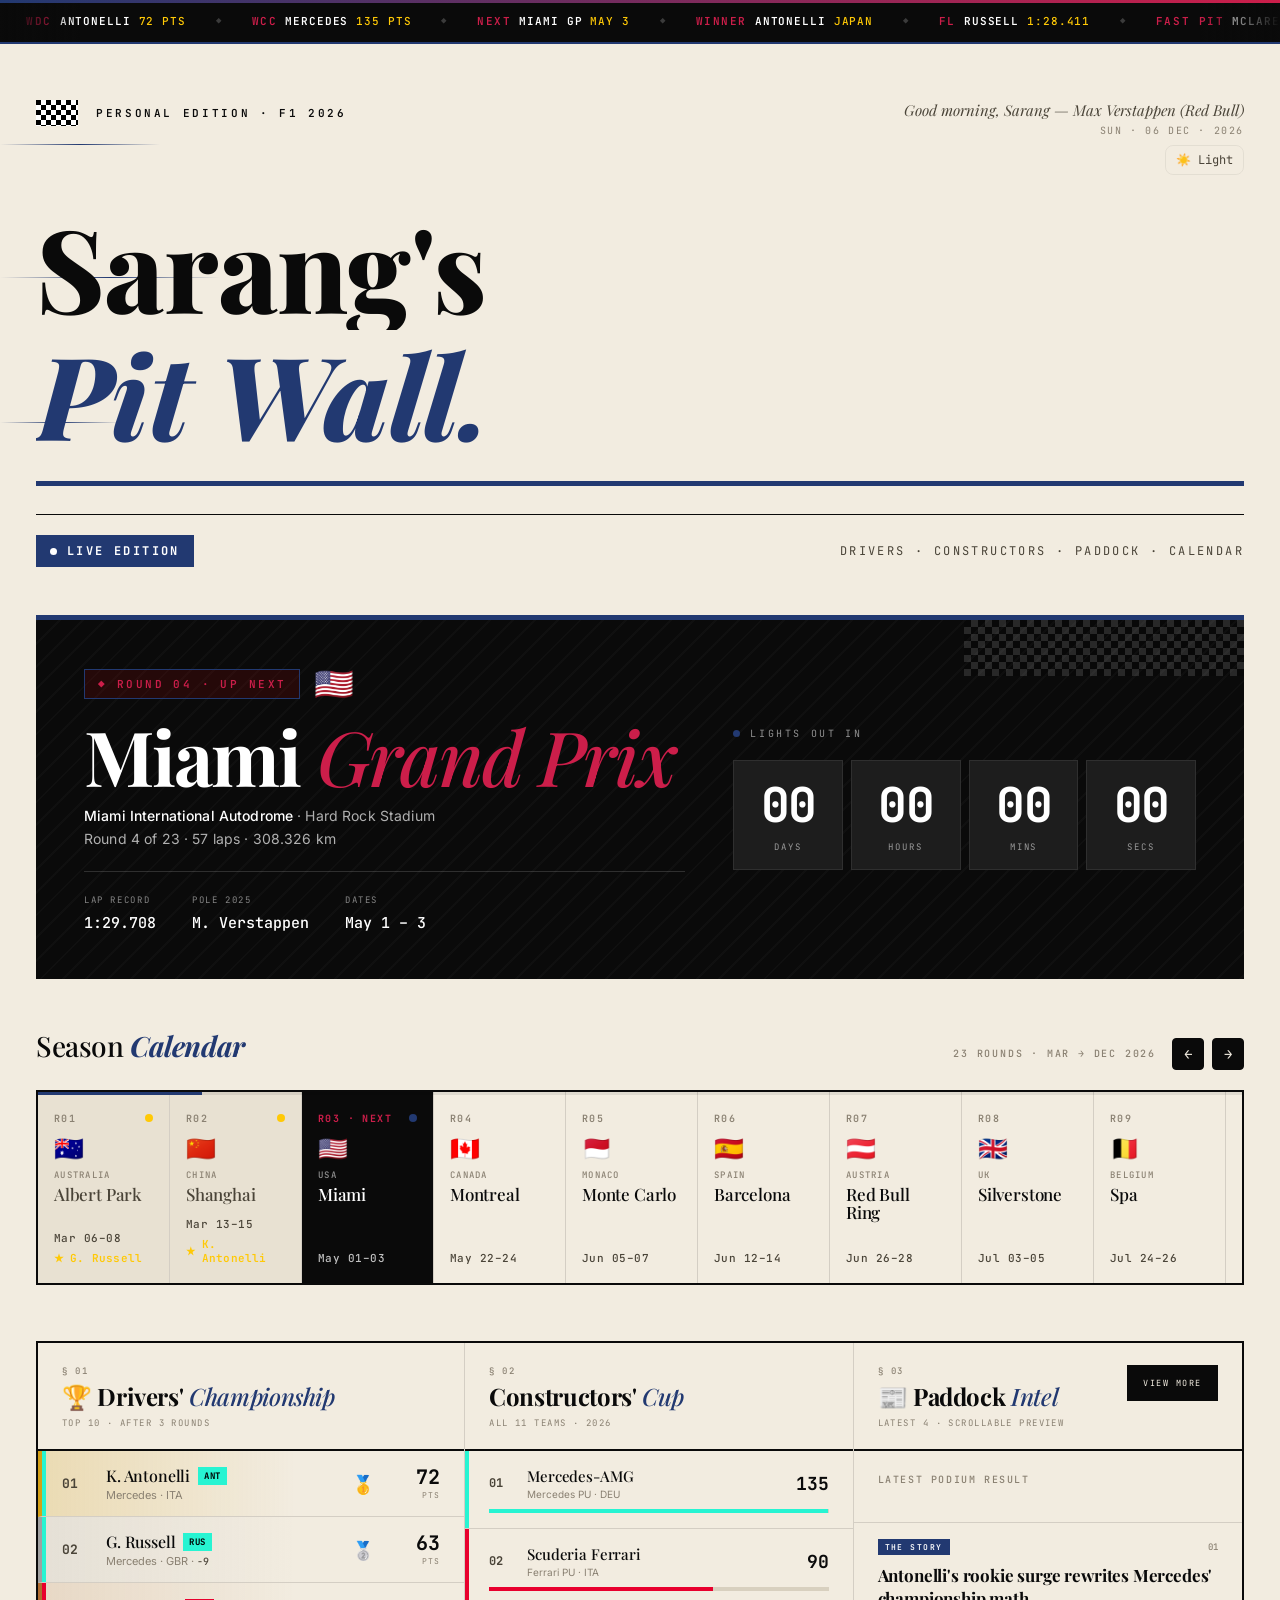
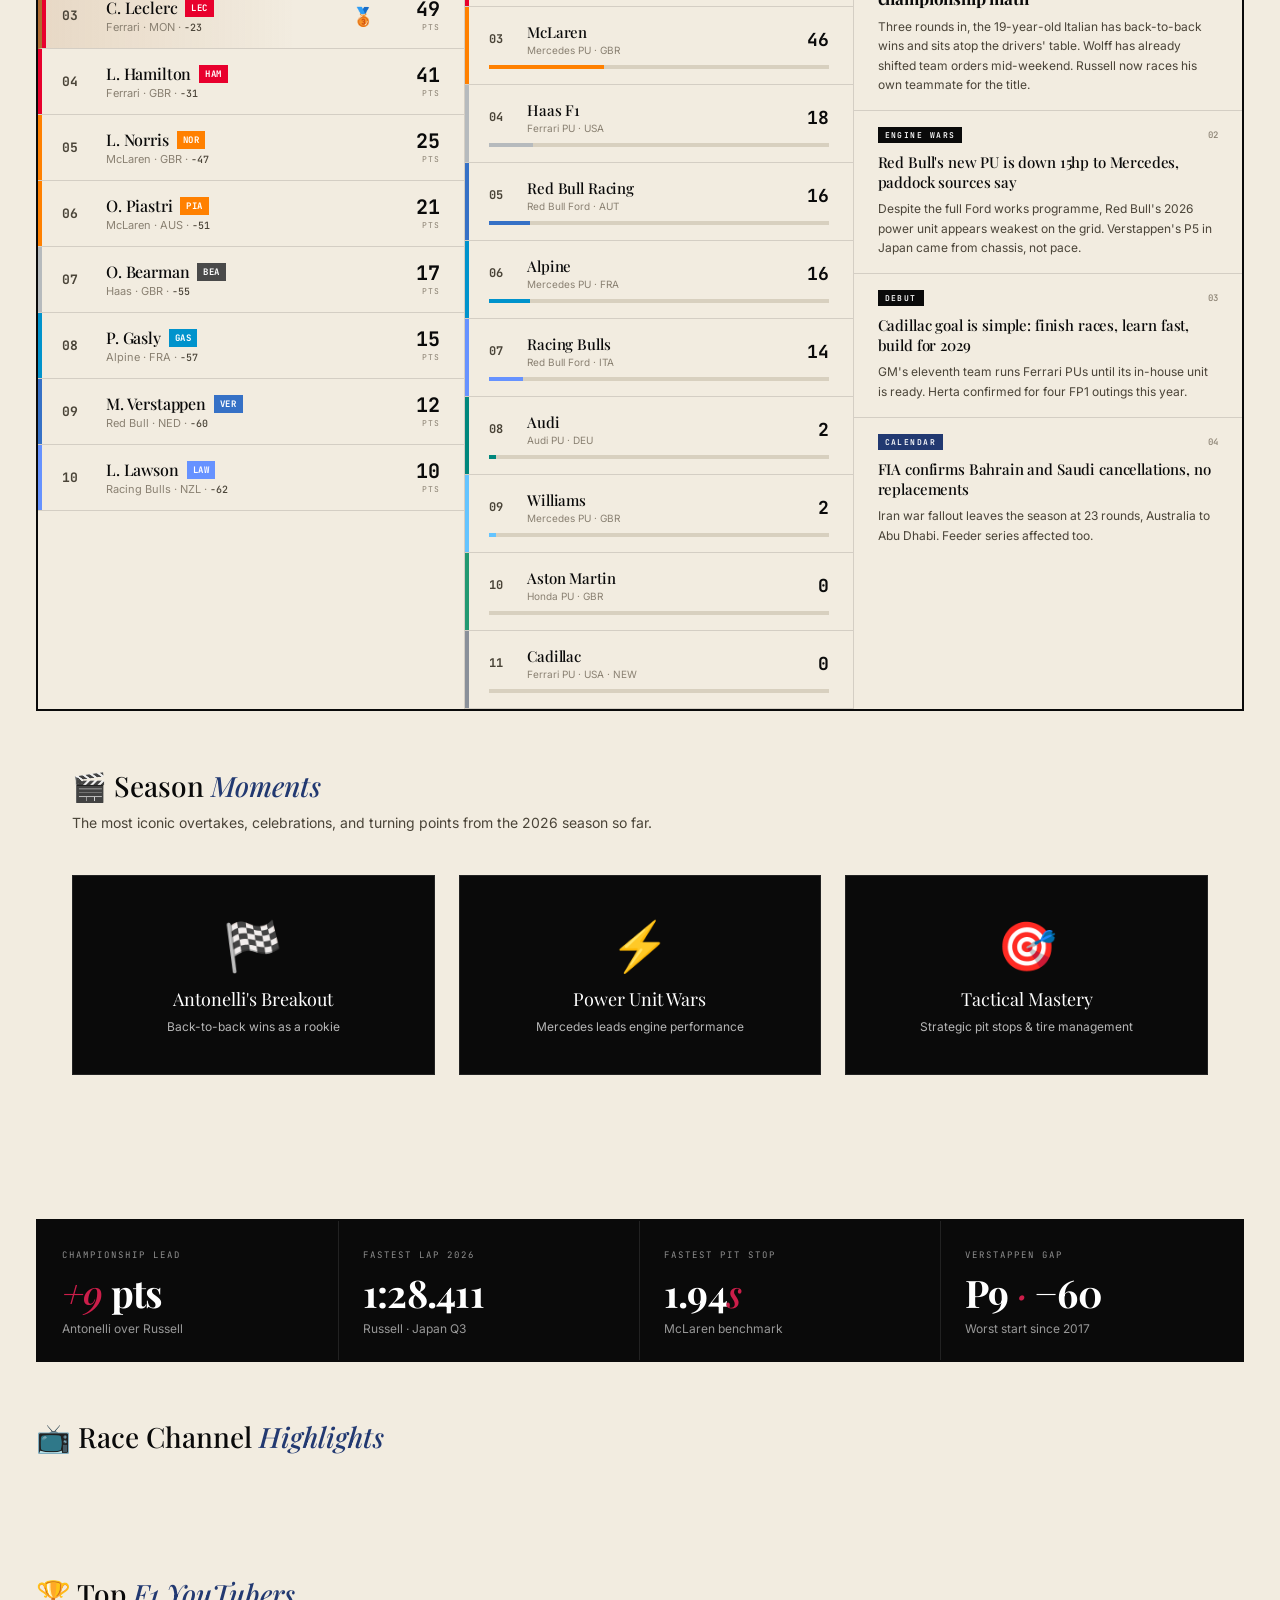
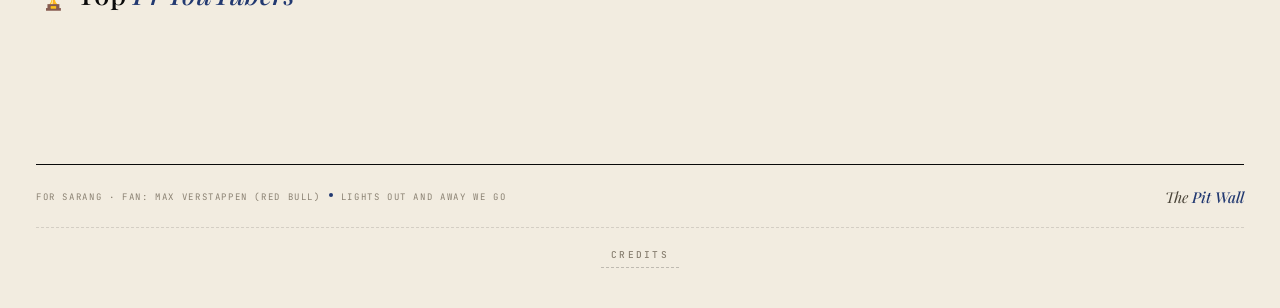
==== commit 9699b5ac: "Feature: Add Intel modal for news preview and enhance article interaction# Please enter the commit m" ====
--- a/index.html
+++ b/index.html
@@ -887,6 +887,7 @@
   letter-spacing: .18em;
   text-transform: uppercase;
   text-decoration: none;
+  cursor: pointer;
   transition: transform 0.2s, background 0.2s, color 0.2s;
 }
 .news-view-all:hover {
@@ -1072,6 +1073,7 @@
   border-bottom: 1px solid var(--rule-light);
   position: relative;
   transition: background 0.2s, padding-left 0.2s;
+  cursor: pointer;
 }
 .news-item:last-child { border-bottom: none; }
 .news-item::before { content: ''; position: absolute; left: 0; top: 0; bottom: 0; width: 0; background: var(--racing); transition: width 0.25s; }
@@ -1912,6 +1914,174 @@
   border-top: 1px solid var(--rule);
   padding-top: 10px;
   margin-top: 10px;
+}
+
+/* --- Intel modal -------------------------------------------------- */
+
+.intel-modal {
+  position: fixed;
+  inset: 0;
+  z-index: 9600;
+  display: flex;
+  align-items: center;
+  justify-content: center;
+  padding: 24px;
+  opacity: 0;
+  pointer-events: none;
+  transition: opacity 0.28s ease;
+}
+.intel-modal.open { opacity: 1; pointer-events: auto; }
+.intel-modal[hidden] { display: none; }
+body.intel-open { overflow: hidden; }
+
+.intel-backdrop {
+  position: absolute;
+  inset: 0;
+  background: rgba(10, 10, 10, 0.76);
+  backdrop-filter: blur(5px);
+  -webkit-backdrop-filter: blur(5px);
+}
+.intel-card {
+  position: relative;
+  width: min(1120px, 100%);
+  max-height: min(90vh, 980px);
+  display: flex;
+  flex-direction: column;
+  background: var(--paper);
+  color: var(--ink);
+  border: 2px solid var(--ink);
+  overflow: hidden;
+  transform: translateY(14px) scale(0.985);
+  transition: transform 0.3s ease;
+}
+.intel-modal.open .intel-card { transform: translateY(0) scale(1); }
+.intel-card::before {
+  content: '';
+  position: absolute;
+  top: 0;
+  left: 0;
+  right: 0;
+  height: 4px;
+  background: repeating-linear-gradient(90deg, var(--carbon) 0 20px, var(--paper-2) 20px 40px);
+}
+.intel-close {
+  position: absolute;
+  top: 14px;
+  right: 14px;
+  width: 34px;
+  height: 34px;
+  display: flex;
+  align-items: center;
+  justify-content: center;
+  background: transparent;
+  border: 1px solid rgba(10, 10, 10, 0.18);
+  color: var(--ink-2);
+  font-size: 15px;
+  cursor: pointer;
+  transition: background 0.2s ease, color 0.2s ease;
+  z-index: 3;
+}
+.intel-close:hover {
+  background: var(--carbon);
+  color: var(--paper);
+  border-color: var(--carbon);
+}
+.intel-shell {
+  display: flex;
+  flex-direction: column;
+  height: 100%;
+  min-height: 0;
+}
+.intel-head {
+  display: flex;
+  justify-content: space-between;
+  gap: 18px;
+  align-items: end;
+  padding: 28px 30px 18px;
+  border-bottom: 1px solid var(--rule);
+  flex-wrap: wrap;
+}
+.intel-eyebrow {
+  font-family: 'JetBrains Mono', monospace;
+  font-size: 9.5px;
+  font-weight: 600;
+  letter-spacing: 0.24em;
+  text-transform: uppercase;
+  color: var(--racing);
+  margin-bottom: 7px;
+}
+.intel-title {
+  font-family: 'Playfair Display', serif;
+  font-size: 28px;
+  font-weight: 700;
+  line-height: 1;
+  margin: 0;
+}
+.intel-title em {
+  color: var(--racing);
+  font-style: italic;
+}
+.intel-sub {
+  max-width: 44ch;
+  color: var(--ink-2);
+  font-size: 13px;
+  line-height: 1.55;
+  margin: 0;
+}
+.intel-frame {
+  width: 100%;
+  flex: 1 1 auto;
+  min-height: 0;
+  border: 0;
+  background: var(--paper);
+}
+.intel-footer {
+  display: flex;
+  justify-content: space-between;
+  gap: 14px;
+  align-items: center;
+  flex-wrap: wrap;
+  padding: 16px 30px 22px;
+  border-top: 1px solid var(--rule);
+}
+.intel-note {
+  font-family: 'JetBrains Mono', monospace;
+  font-size: 8.5px;
+  letter-spacing: 0.18em;
+  text-transform: uppercase;
+  color: var(--ink-3);
+}
+.intel-actions {
+  display: flex;
+  flex-wrap: wrap;
+  gap: 10px;
+}
+.intel-btn {
+  display: inline-flex;
+  align-items: center;
+  justify-content: center;
+  gap: 8px;
+  padding: 11px 15px;
+  border: 1px solid var(--ink);
+  background: var(--ink);
+  color: var(--paper);
+  font-family: 'JetBrains Mono', monospace;
+  font-size: 8.5px;
+  letter-spacing: .18em;
+  text-transform: uppercase;
+  text-decoration: none;
+  cursor: pointer;
+  transition: transform 0.2s ease, background 0.2s ease, color 0.2s ease;
+}
+.intel-btn:hover { transform: translateY(-1px); background: var(--paper); color: var(--ink); }
+.intel-btn-ghost { background: transparent; color: var(--ink); }
+.intel-btn-ghost:hover { background: var(--ink); color: var(--paper); }
+
+@media (max-width: 760px) {
+  .intel-modal { padding: 14px; }
+  .intel-head, .intel-footer { padding-left: 16px; padding-right: 16px; }
+  .intel-title { font-size: 24px; }
+  .intel-sub { max-width: none; }
 }
 
 /* ================ END COLOPHON STYLES ====================== */
@@ -2059,12 +2229,12 @@
         <div class="driver-info"><div class="driver-line"><span class="driver-name">K. Antonelli</span><span class="driver-code" style="background:var(--mercedes); color:#000;">ANT</span></div><div class="driver-team">Mercedes · ITA</div></div>
         <div class="driver-pts-wrap"><div class="driver-pts">72</div><div class="driver-pts-sub">pts</div></div>
       </div>
-      <div class="driver-row" style="--team-color: var(--mercedes); animation-delay:4.58s;">
+      <div class="driver-row p2" style="--team-color: var(--mercedes); animation-delay:4.58s;">
         <div class="driver-pos">02</div>
         <div class="driver-info"><div class="driver-line"><span class="driver-name">G. Russell</span><span class="driver-code" style="background:var(--mercedes); color:#000;">RUS</span></div><div class="driver-team">Mercedes · GBR · <span class="gap">−9</span></div></div>
         <div class="driver-pts-wrap"><div class="driver-pts">63</div><div class="driver-pts-sub">pts</div></div>
       </div>
-      <div class="driver-row" style="--team-color: var(--ferrari); animation-delay:4.66s;">
+      <div class="driver-row p3" style="--team-color: var(--ferrari); animation-delay:4.66s;">
         <div class="driver-pos">03</div>
         <div class="driver-info"><div class="driver-line"><span class="driver-name">C. Leclerc</span><span class="driver-code" style="background:var(--ferrari);">LEC</span></div><div class="driver-team">Ferrari · MON · <span class="gap">−23</span></div></div>
         <div class="driver-pts-wrap"><div class="driver-pts">49</div><div class="driver-pts-sub">pts</div></div>
@@ -2168,11 +2338,11 @@
           <div class="col-name">📰 Paddock <em>Intel</em></div>
           <div class="col-sub">Latest 4 · Scrollable preview</div>
         </div>
-        <a class="news-view-all" href="archive.html">View all</a>
+        <button type="button" class="news-view-all" id="openIntelModal">View more</button>
       </div>
 
       <div class="podium-block">
-        <div class="podium-head" id="podiumHead">Japanese GP · Suzuka · Result</div>
+        <div class="podium-head" id="podiumHead">Latest podium result</div>
         <div class="podium-list" id="podiumList">
           <!-- Dynamically populated from API -->
         </div>
@@ -2248,7 +2418,7 @@
     <div class="stat">
       <div class="stat-label">Fastest Pit Stop</div>
       <div class="stat-big">1.94<em>s</em></div>
-      <div class="stat-sub">McLaren · Japanese GP</div>
+      <div class="stat-sub">McLaren benchmark</div>
     </div>
     <div class="stat">
       <div class="stat-label">Verstappen Gap</div>
@@ -2280,6 +2450,30 @@
     </div>
   </div>
 </section>
+
+<div class="intel-modal" id="intel-modal" role="dialog" aria-modal="true" aria-labelledby="intel-title" hidden>
+  <div class="intel-backdrop" data-close></div>
+  <div class="intel-card" role="document">
+    <button type="button" class="intel-close" aria-label="Close news preview">✕</button>
+    <div class="intel-shell">
+      <header class="intel-head">
+        <div>
+          <div class="intel-eyebrow">§ 03 · Preview</div>
+          <h2 class="intel-title" id="intel-title">Paddock <em>Intel</em></h2>
+        </div>
+        <p class="intel-sub">A compact preview of the latest stories. Open the full backlog when you are ready.</p>
+      </header>
+      <iframe class="intel-frame" src="old-version/old/news.html" title="Paddock Intel preview"></iframe>
+      <div class="intel-footer">
+        <span class="intel-note">Same dashboard, fuller log.</span>
+        <div class="intel-actions">
+          <a class="intel-btn intel-btn-ghost" href="archive.html">See full log</a>
+          <button type="button" class="intel-btn" data-close>Close</button>
+        </div>
+      </div>
+    </div>
+  </div>
+</div>
 
 <div class="footer-wrap">
   <footer class="footer">
@@ -2384,6 +2578,36 @@
   </div>
 </div>
 <!-- END COLOPHON MODAL -->
+
+<script>
+(function(){
+  const modal = document.getElementById('intel-modal');
+  const openButtons = [document.getElementById('openIntelModal')].filter(Boolean);
+  const closeTargets = modal ? modal.querySelectorAll('[data-close]') : [];
+  const closeButton = modal && modal.querySelector('.intel-close');
+  if (!modal || !openButtons.length) return;
+
+  function open() {
+    modal.hidden = false;
+    requestAnimationFrame(() => modal.classList.add('open'));
+    document.body.classList.add('intel-open');
+    if (closeButton) closeButton.focus();
+  }
+
+  function close() {
+    modal.classList.remove('open');
+    document.body.classList.remove('intel-open');
+    setTimeout(() => { modal.hidden = true; }, 280);
+  }
+
+  openButtons.forEach((button) => button.addEventListener('click', open));
+  closeButton && closeButton.addEventListener('click', close);
+  closeTargets.forEach((target) => target.addEventListener('click', close));
+  document.addEventListener('keydown', (event) => {
+    if (event.key === 'Escape' && !modal.hidden) close();
+  });
+})();
+</script>
 
 <script>
 (function(){
@@ -2853,7 +3077,7 @@
       const age = formatNewsAge(item.publishedAt);
       const ageText = age ? `<span class="news-source">${escapeHtml(age)}</span>` : '<span class="news-source">Fresh</span>';
       return `
-        <article class="news-item ${leadClass}" data-url="${escapeHtml(item.url)}" style="cursor: pointer;">
+        <article class="news-item ${leadClass}" data-url="${escapeHtml(item.url)}" role="link" tabindex="0">
           <div class="news-meta">
             <span class="news-kicker">${escapeHtml(item.category || 'Paddock')}</span>
             <span class="news-num">${String(index + 1).padStart(2, '0')}</span>
@@ -2867,12 +3091,20 @@
           </div>
         </article>`;
     }).join('');
-    // Add click handlers to open articles
-    document.querySelectorAll('.news-item').forEach(item => {
-      item.addEventListener('click', function(e) {
-        if (e.target.tagName !== 'A') {
-          const url = this.dataset.url;
-          if (url) window.open(url, '_blank');
+
+    newsBlock.querySelectorAll('.news-item').forEach((card) => {
+      const openArticle = () => {
+        const url = card.dataset.url;
+        if (url) window.open(url, '_blank', 'noopener,noreferrer');
+      };
+      card.addEventListener('click', (event) => {
+        if (event.target.closest('a')) return;
+        openArticle();
+      });
+      card.addEventListener('keydown', (event) => {
+        if (event.key === 'Enter' || event.key === ' ') {
+          event.preventDefault();
+          openArticle();
         }
       });
     });
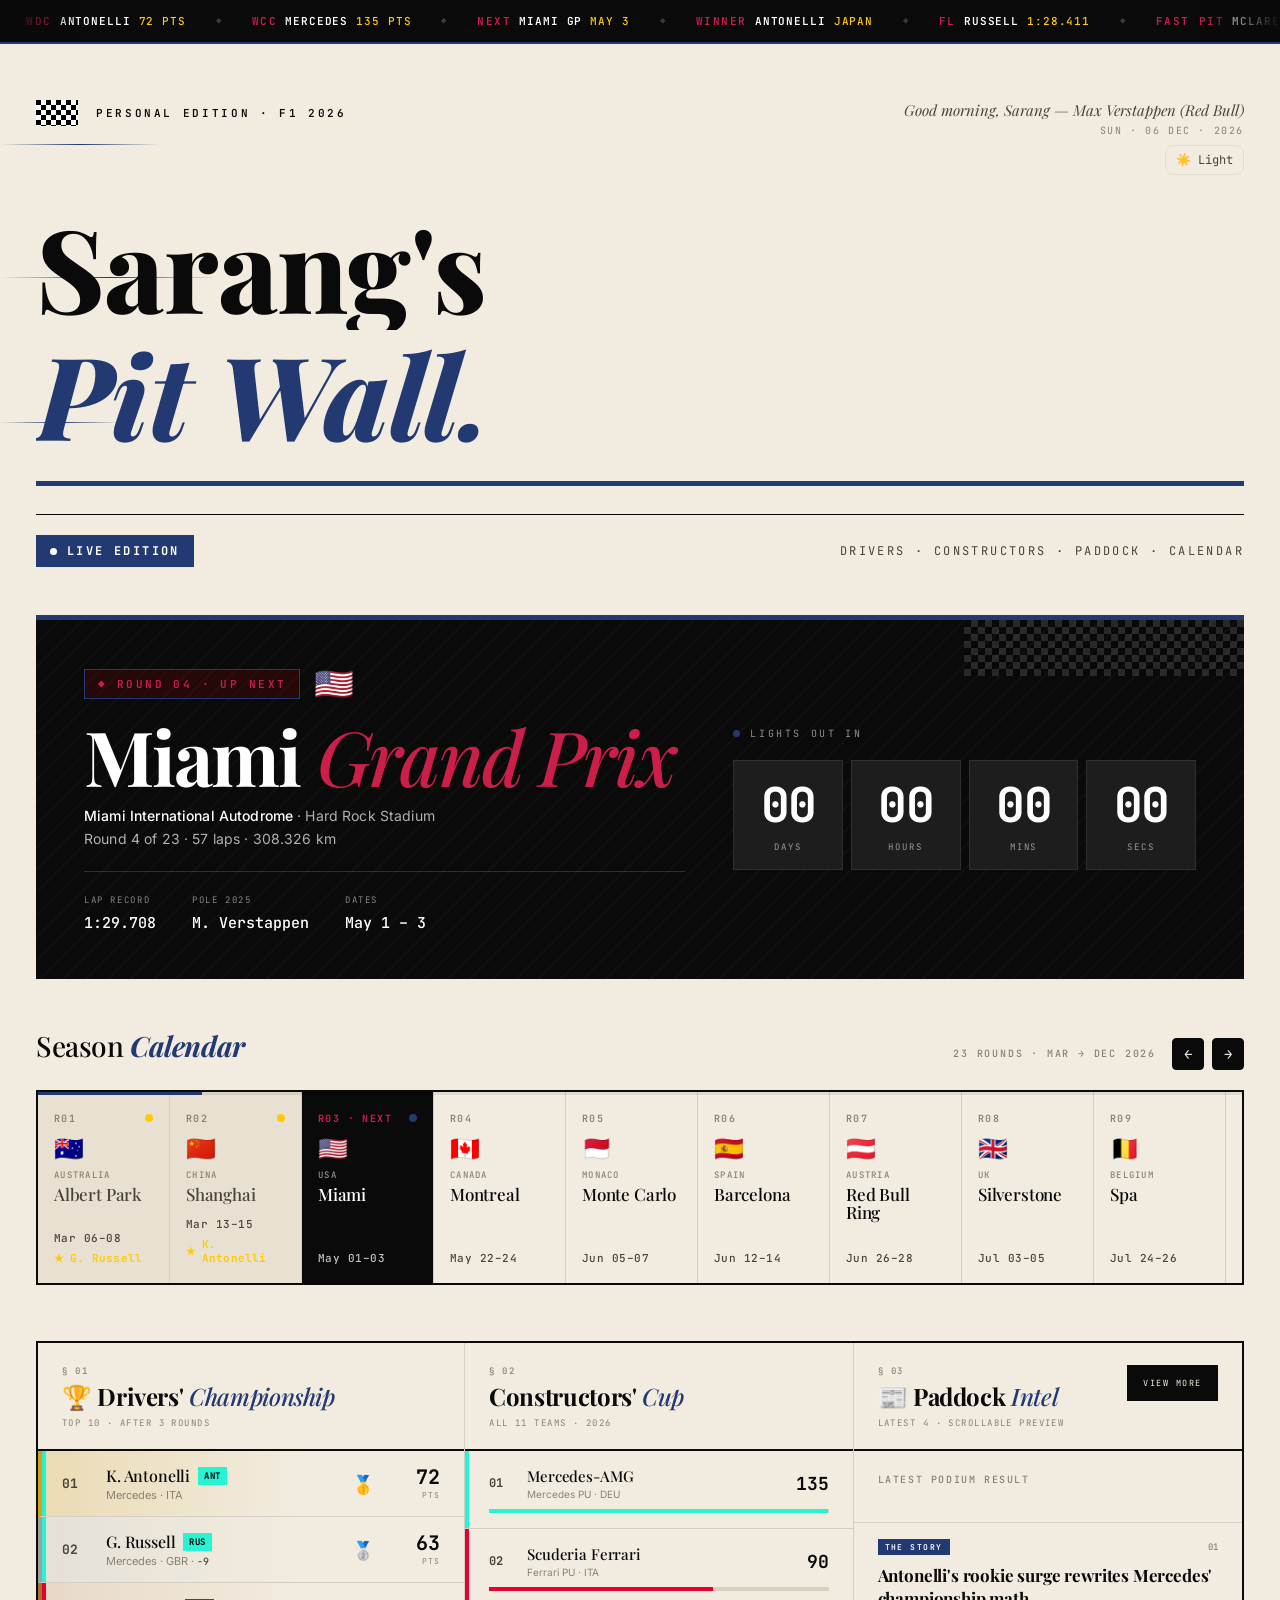
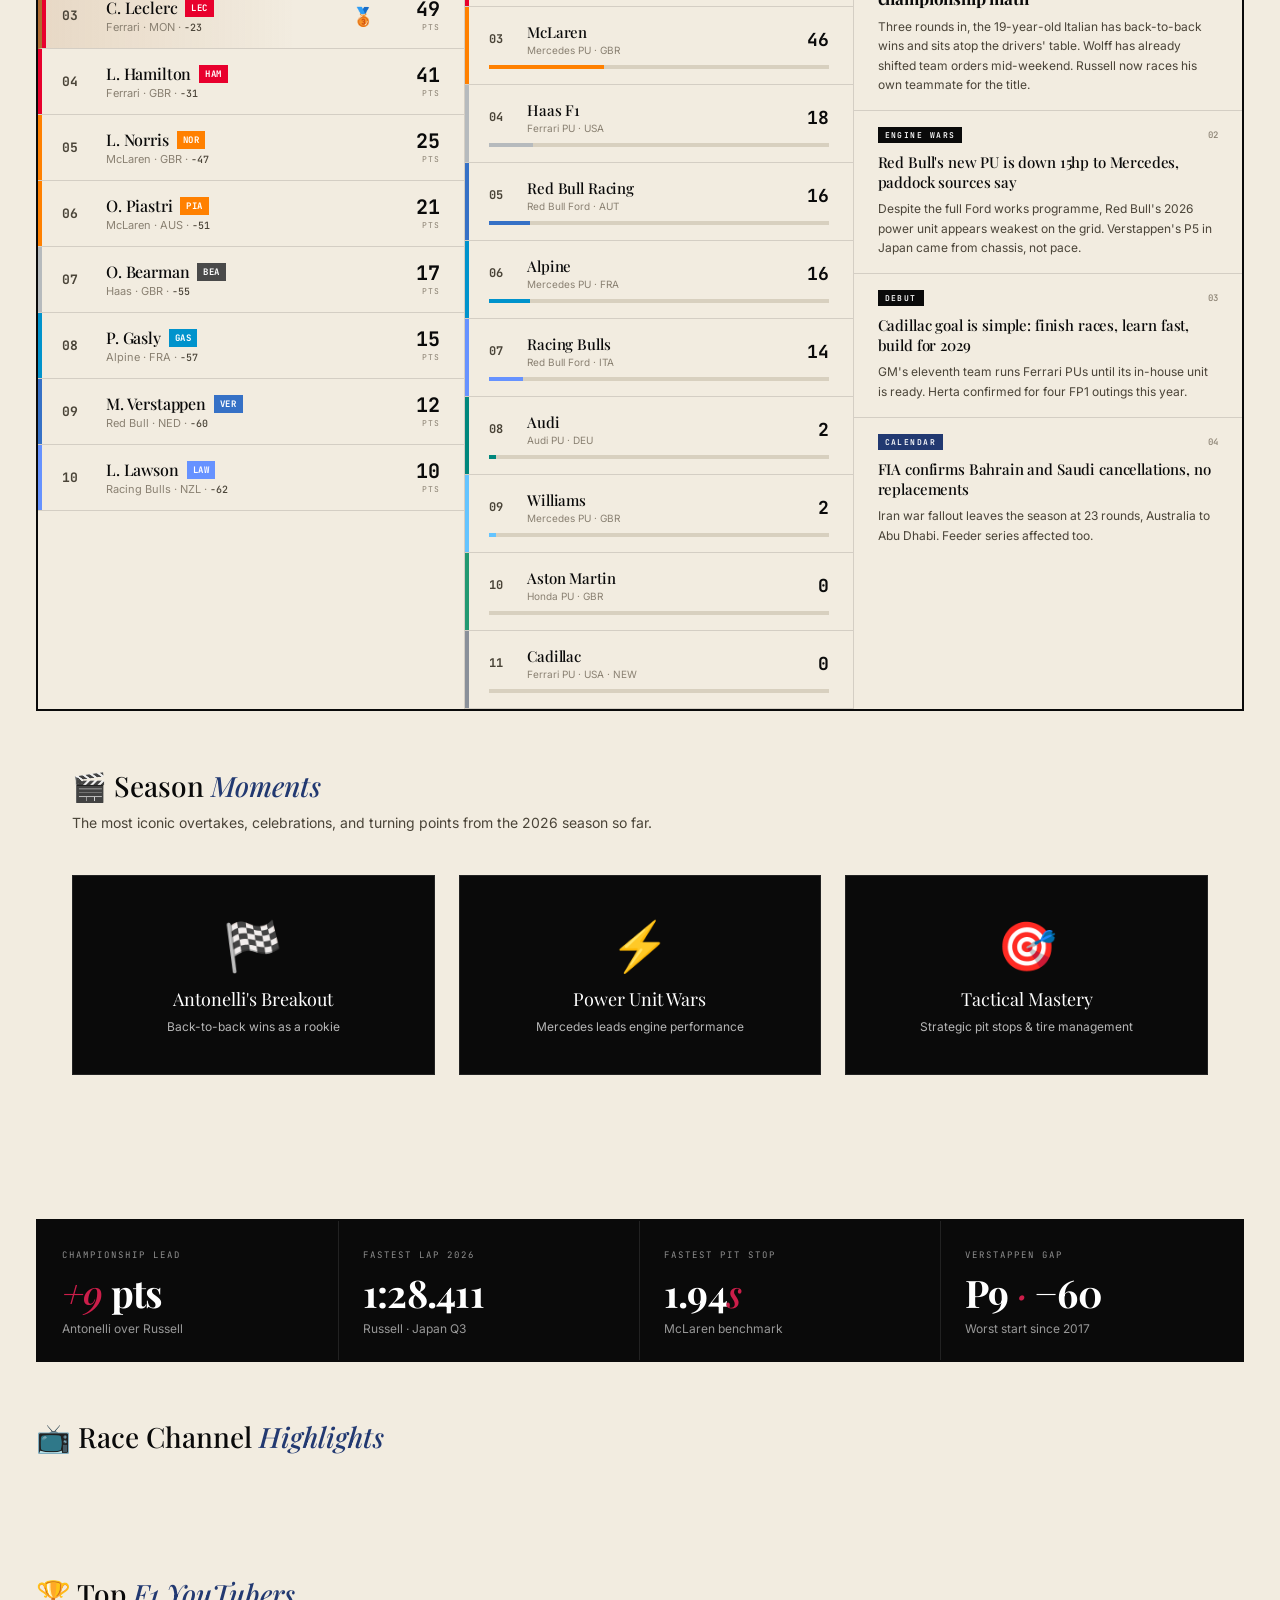
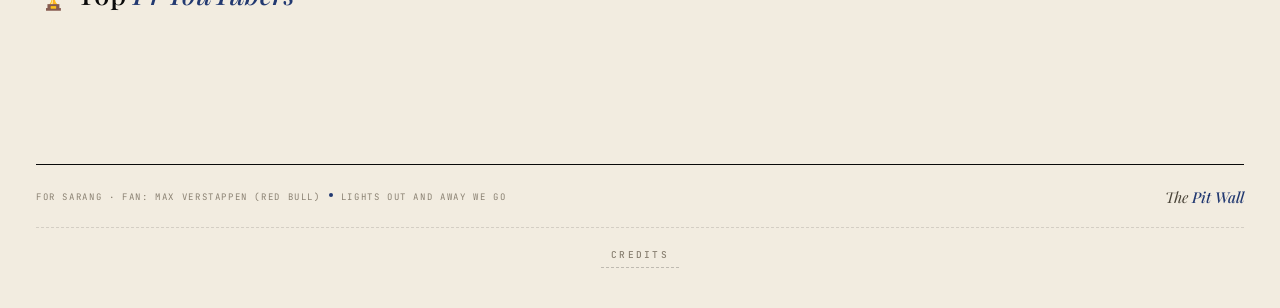
==== commit d4f5f173: "Enhance UI for pagination and video cards; update styles and improve accessibility" ====
--- a/index.html
+++ b/index.html
@@ -3016,9 +3016,7 @@
 
     // Show top 3 finishers
     const top3 = results.slice(0, 3);
-    const raceName = venueForRace(race);
-    const circuitName = race?.Circuit?.circuitName || '';
-    podiumHead.textContent = `${raceName} · ${circuitName} · Result`;
+    podiumHead.textContent = 'Latest podium result';
 
     podiumList.innerHTML = top3.map((result, idx) => {
       const position = idx + 1;
@@ -3366,44 +3364,63 @@
     { channel: 'Speed Matters', title: 'Aerodynamics Mastery', views: '289K', date: '5d ago', thumbnail: '⚡' }
   ];
 
-  // Format view count (e.g., 512K, 1.2M)
-  const formatViews = (count) => {
-    if (typeof count === 'string') return count;
-    const num = Number(count);
-    if (num >= 1000000) return (num / 1000000).toFixed(1).replace(/\.0$/, '') + 'M';
-    if (num >= 1000) return (num / 1000).toFixed(0) + 'K';
-    return num.toString();
-  };
-
-  // Create video card HTML
   const createVideoCard = (video) => `
-    <div class="youtube-card">
+    <a class="youtube-card" href="${escapeHtml(video.link)}" target="_blank" rel="noopener noreferrer">
       <div class="youtube-thumbnail">
-        ${video.thumbnail}
+        ${video.thumbnail ? `<img src="${escapeHtml(video.thumbnail)}" alt="${escapeHtml(video.title)}" loading="lazy" decoding="async">` : '<div style="background: rgba(225,6,0,0.25); width:100%; height:100%;"></div>'}
         <div class="youtube-play-button">▶</div>
       </div>
       <div class="youtube-title">${escapeHtml(video.title)}</div>
       <div class="youtube-channel">${escapeHtml(video.channel)}</div>
       <div class="youtube-stats">
-        <span>${formatViews(video.views)} views</span>
-        <span>${video.date}</span>
-      </div>
-    </div>
+        <span>Latest upload</span>
+        <span>${escapeHtml(video.date)}</span>
+      </div>
+    </a>
   `;
 
-  // Populate racing channels grid
-  const racingGrid = document.getElementById('racingChannelsGrid');
-  if (racingGrid) {
-    const html = RACING_VIDEOS.map(createVideoCard).join('');
-    racingGrid.innerHTML = html;
+  async function fetchChannelVideos(channelList, channelsToUse, videosPerChannel) {
+    const videos = [];
+    for (const channel of channelList.slice(0, channelsToUse)) {
+      try {
+        const feedUrl = `https://www.youtube.com/feeds/videos.xml?channel_id=${channel.id}`;
+        const response = await fetch(`https://api.allorigins.win/get?url=${encodeURIComponent(feedUrl)}`);
+        const data = await response.json();
+        if (!data.contents) continue;
+
+        const doc = new DOMParser().parseFromString(data.contents, 'text/xml');
+        const entries = [...doc.querySelectorAll('entry')].slice(0, videosPerChannel);
+        entries.forEach((entry) => {
+          const title = entry.querySelector('title')?.textContent || 'Untitled';
+          const link = entry.querySelector('link')?.getAttribute('href') || '#';
+          const publishedAt = entry.querySelector('published')?.textContent || '';
+          const thumbnail = entry.querySelector('media\\:thumbnail')?.getAttribute('url') || entry.querySelector('thumbnail')?.getAttribute('url') || '';
+          const date = publishedAt ? new Date(publishedAt).toLocaleDateString([], { month: 'short', day: 'numeric' }) : 'Fresh';
+          videos.push({
+            title: title.substring(0, 72),
+            channel: channel.name,
+            link,
+            thumbnail,
+            date
+          });
+        });
+      } catch (error) {
+        console.log(`Skipping channel ${channel.name}`);
+      }
+    }
+    return videos;
   }
 
-  // Populate F1 YouTubers grid
-  const f1Grid = document.getElementById('f1YouTubersGrid');
-  if (f1Grid) {
-    const html = F1_YOUTUBER_VIDEOS.map(createVideoCard).join('');
-    f1Grid.innerHTML = html;
+  async function populateVideoSection(containerId, channelList, channelsToUse, videosPerChannel) {
+    const container = document.getElementById(containerId);
+    if (!container) return;
+    const videos = await fetchChannelVideos(channelList, channelsToUse, videosPerChannel);
+    if (!videos.length) return;
+    container.innerHTML = videos.map(createVideoCard).join('');
   }
+
+  populateVideoSection('racingChannelsGrid', RACING_CHANNELS, 4, 2);
+  populateVideoSection('f1YouTubersGrid', TOP_F1_YOUTUBERS, 6, 2);
 })();
 </script>
 
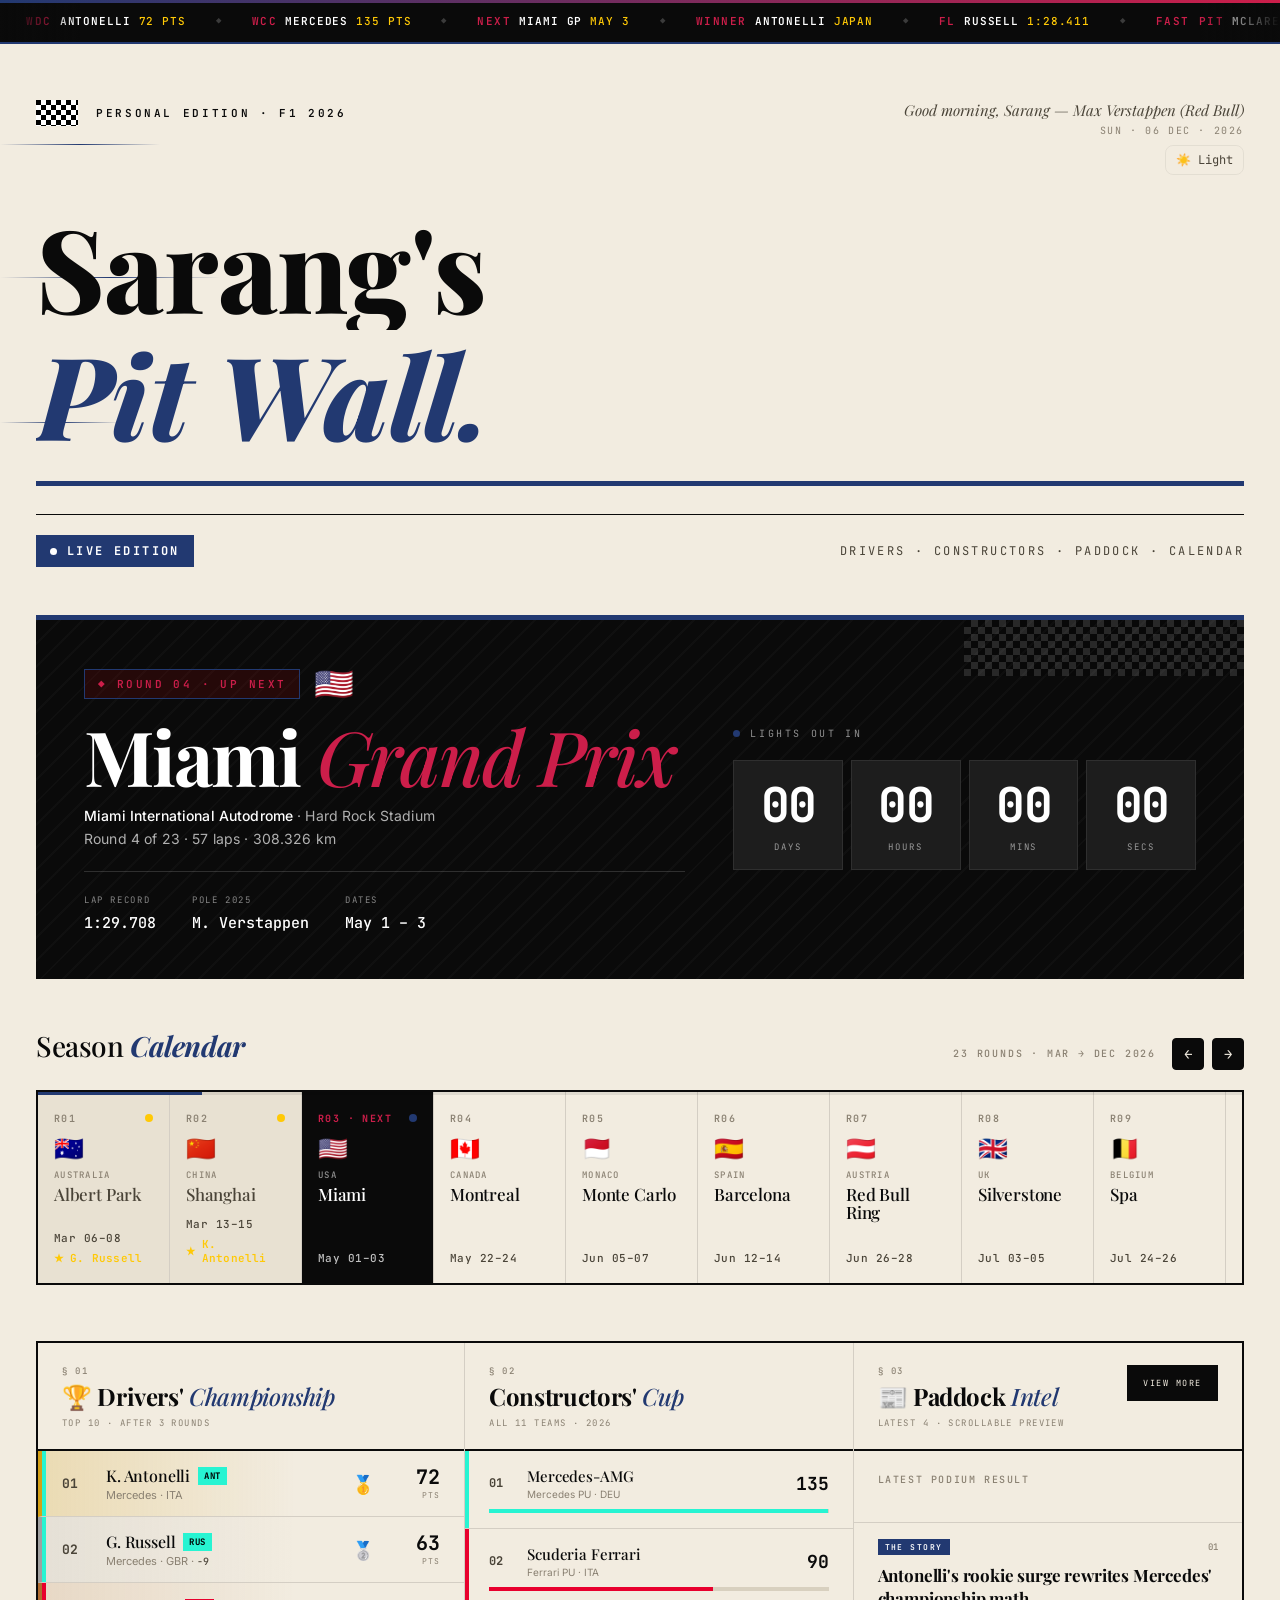
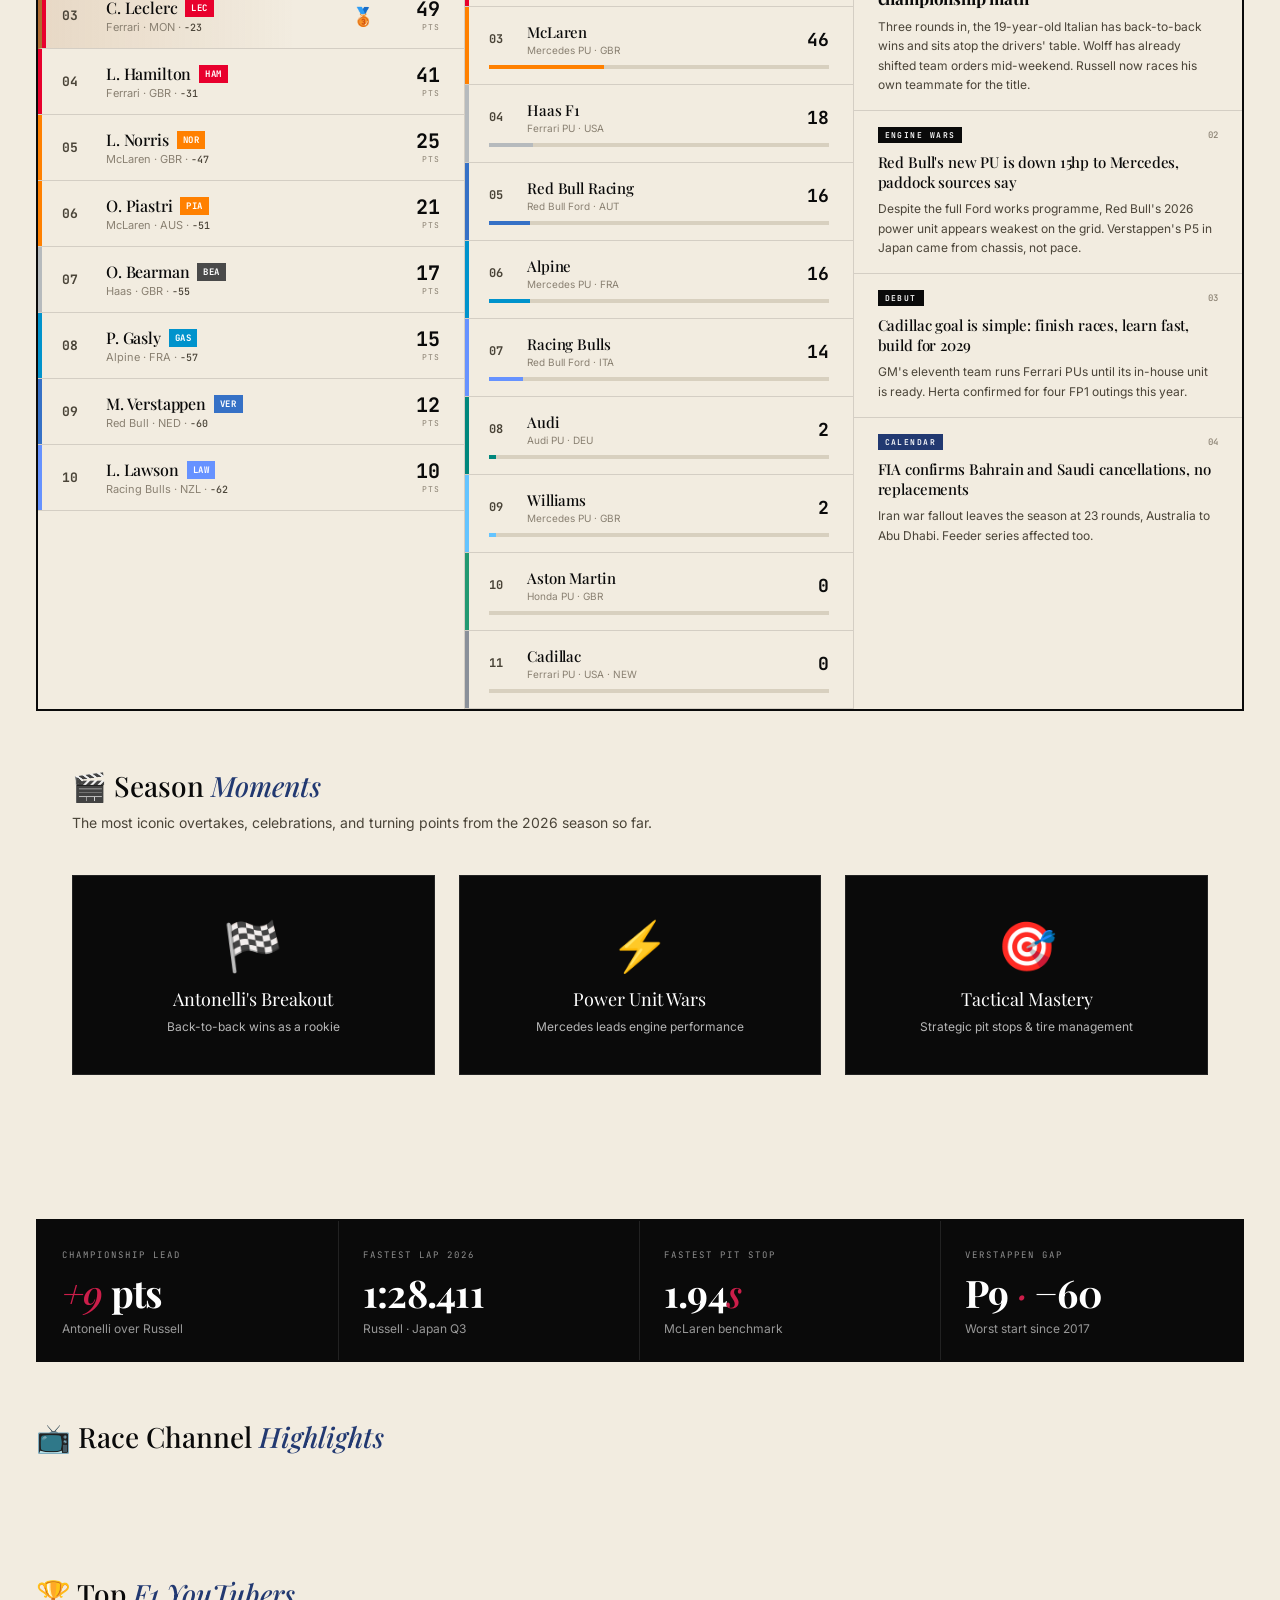
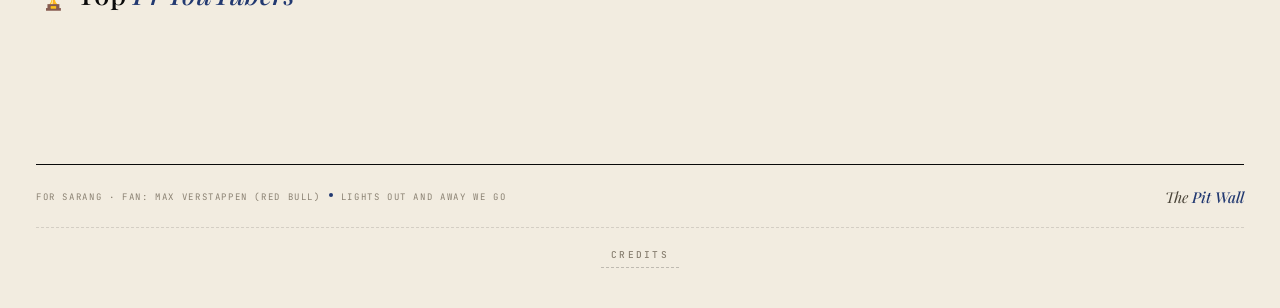
==== commit 87e6b094: "Enhance video section population logic to include fallback videos and improve UI for YouTube cards" ====
--- a/index.html
+++ b/index.html
@@ -1835,9 +1835,12 @@
 
 .youtube-card {
   position: relative;
+  display: block;
   background: var(--paper-2);
   border: 1px solid var(--rule);
   overflow: hidden;
+  color: inherit;
+  text-decoration: none;
   transition: all 0.3s ease;
 }
 
@@ -3411,16 +3414,17 @@
     return videos;
   }
 
-  async function populateVideoSection(containerId, channelList, channelsToUse, videosPerChannel) {
+  async function populateVideoSection(containerId, channelList, channelsToUse, videosPerChannel, fallbackVideos) {
     const container = document.getElementById(containerId);
     if (!container) return;
     const videos = await fetchChannelVideos(channelList, channelsToUse, videosPerChannel);
-    if (!videos.length) return;
-    container.innerHTML = videos.map(createVideoCard).join('');
+    const cards = videos.length ? videos : fallbackVideos;
+    if (!cards.length) return;
+    container.innerHTML = cards.map(createVideoCard).join('');
   }
 
-  populateVideoSection('racingChannelsGrid', RACING_CHANNELS, 4, 2);
-  populateVideoSection('f1YouTubersGrid', TOP_F1_YOUTUBERS, 6, 2);
+  populateVideoSection('racingChannelsGrid', RACING_CHANNELS, 4, 2, RACING_VIDEOS);
+  populateVideoSection('f1YouTubersGrid', TOP_F1_YOUTUBERS, 6, 2, F1_YOUTUBER_VIDEOS);
 })();
 </script>
 
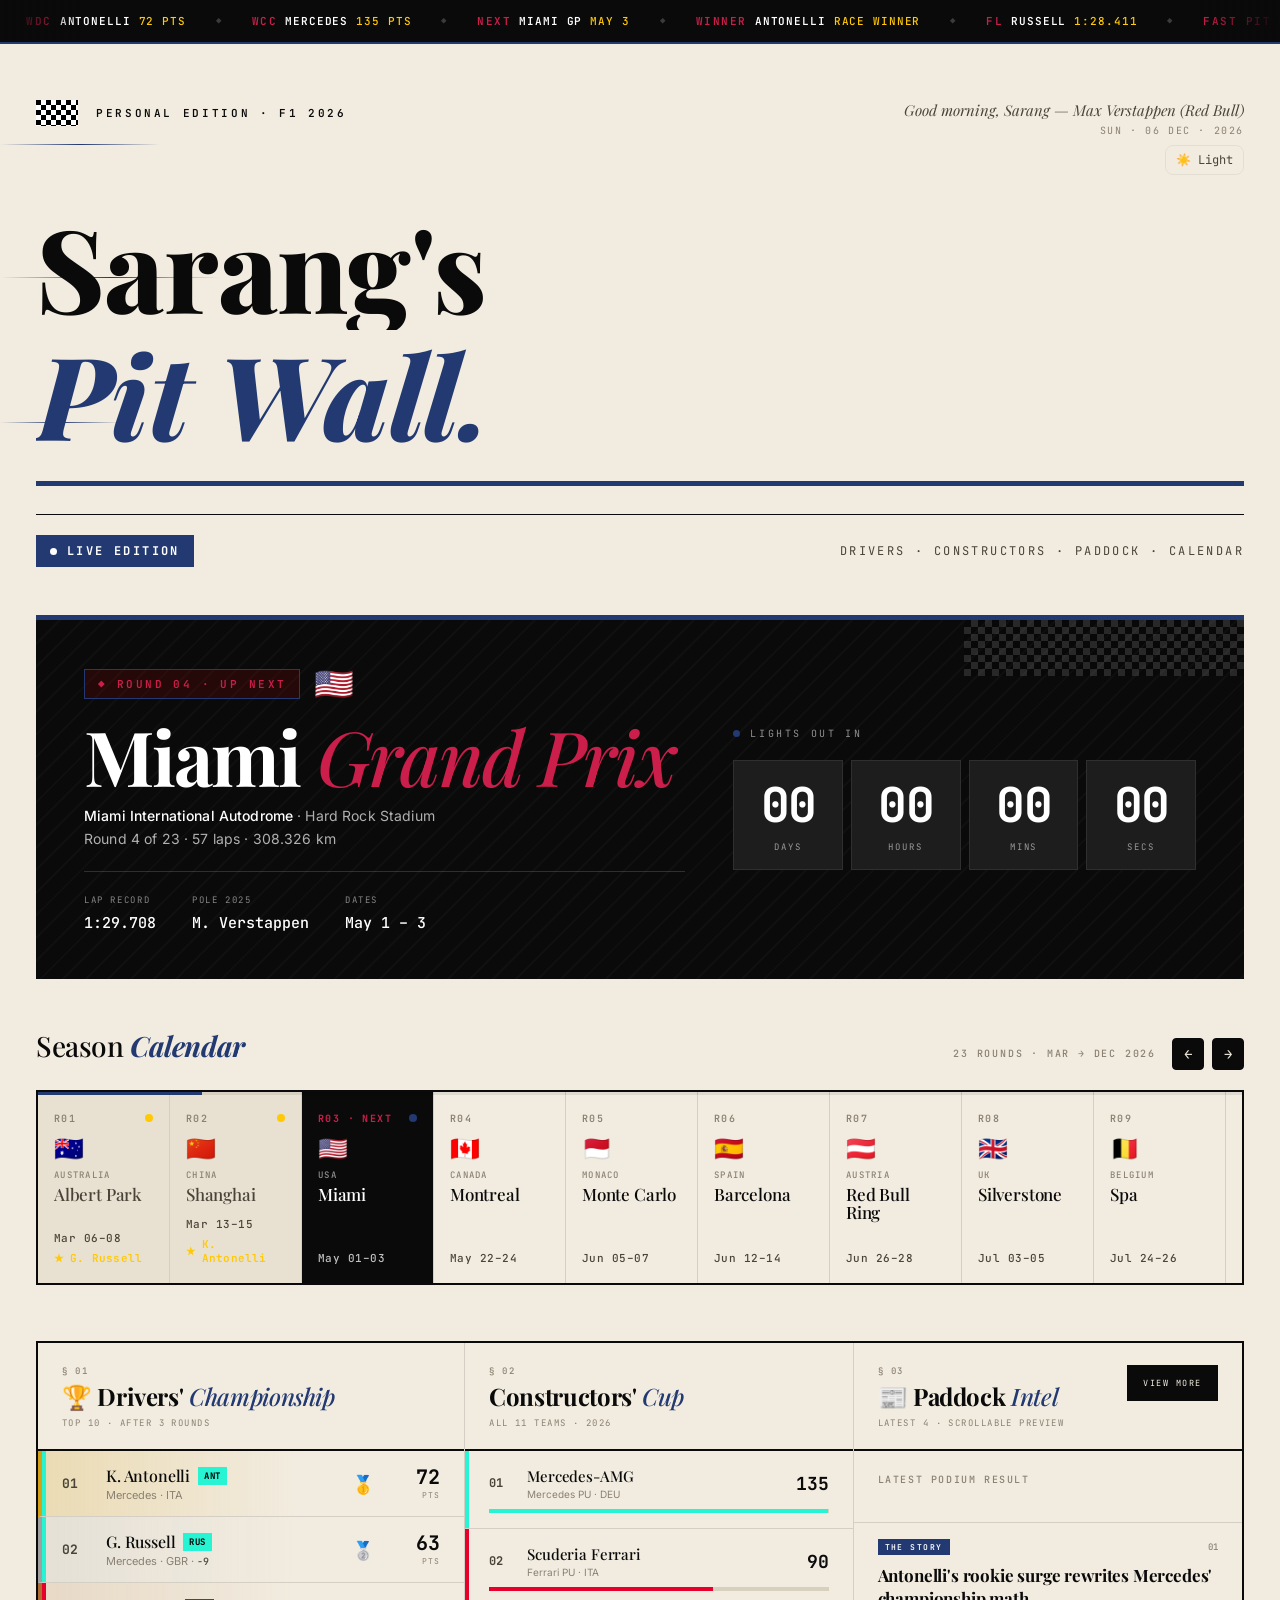
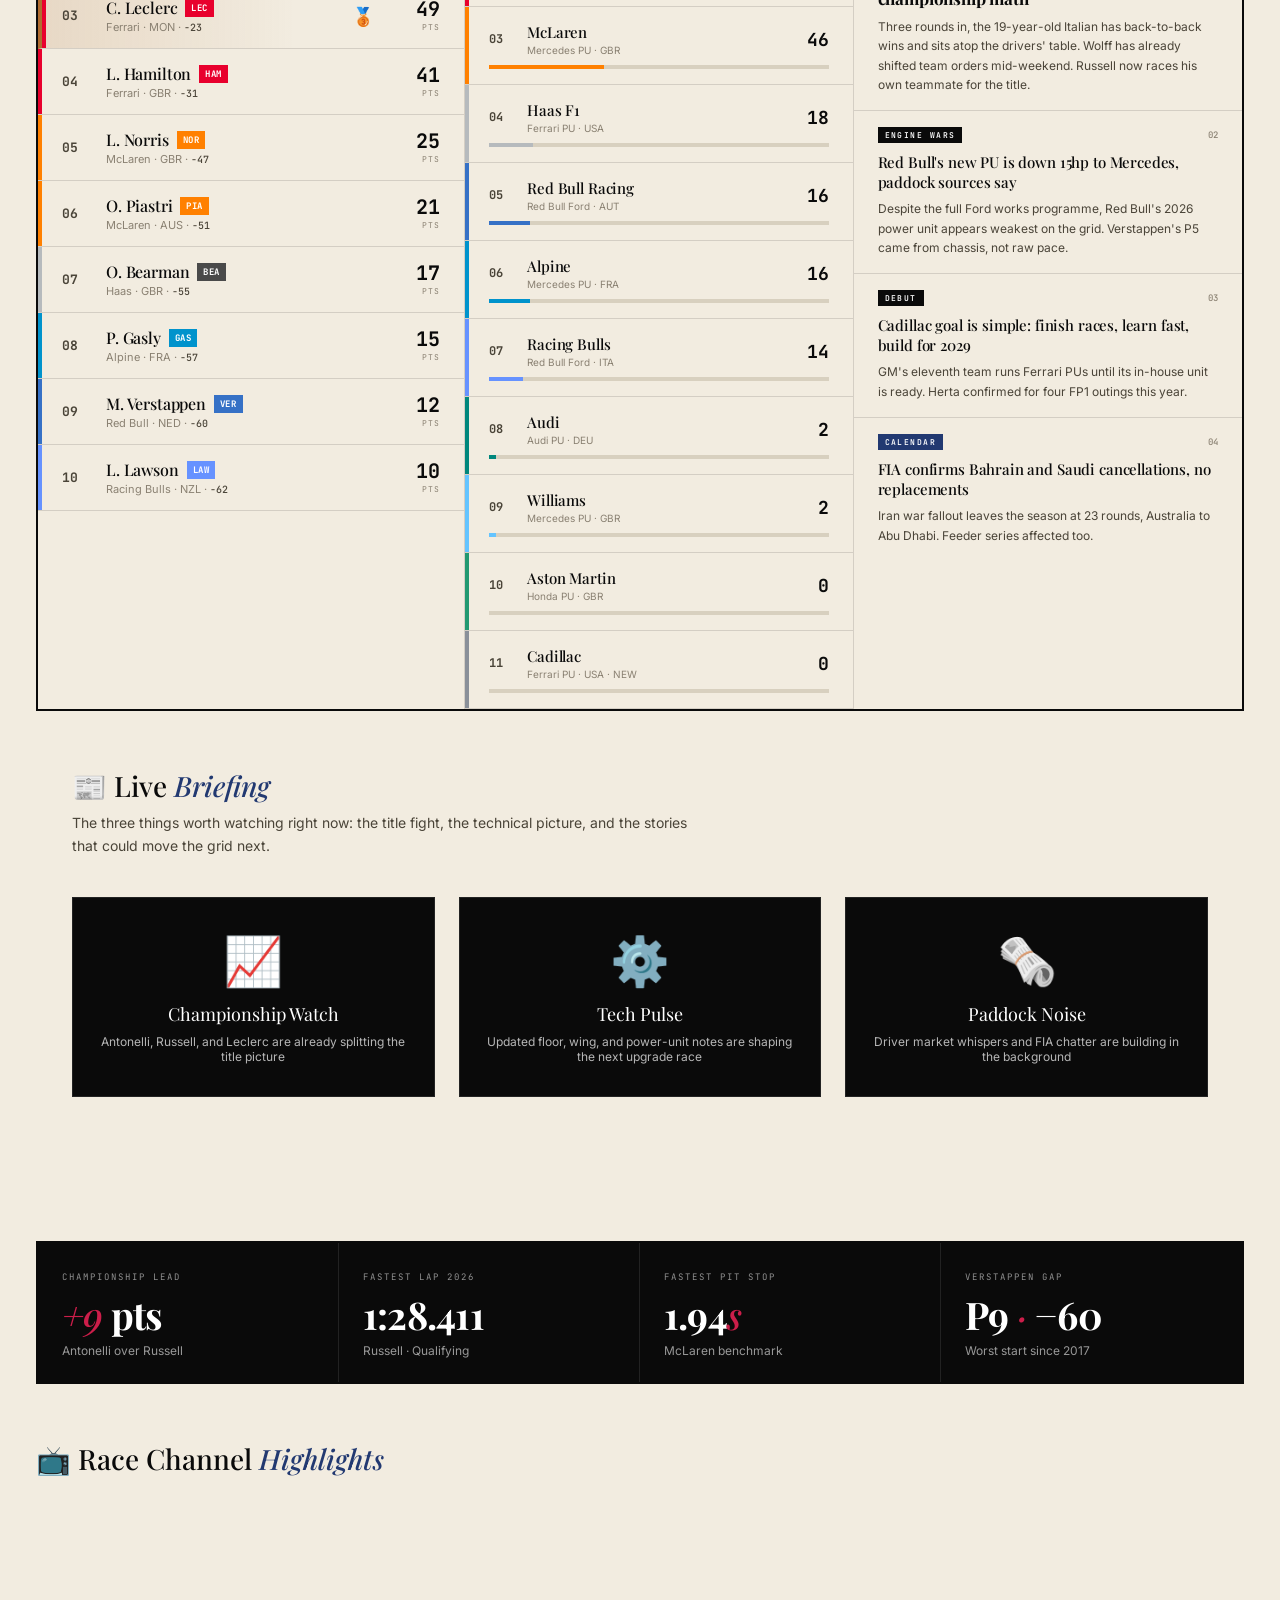
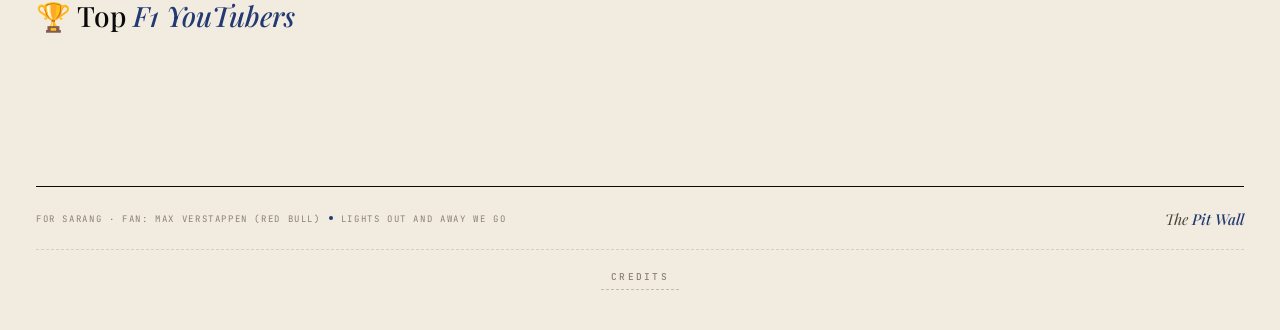
==== commit 19a97565: "Enhance article interaction: make cards clickable and accessible via keyboard" ====
--- a/index.html
+++ b/index.html
@@ -1862,6 +1862,32 @@
   font-size: 24px;
 }
 
+    .youtube-fallback {
+      width: 100%;
+      height: 100%;
+      display: grid;
+      place-items: center;
+      padding: 12px;
+      text-align: center;
+      font-family: 'JetBrains Mono', monospace;
+      font-size: 12px;
+      letter-spacing: 0.14em;
+      text-transform: uppercase;
+      color: var(--paper);
+      background:
+        radial-gradient(circle at top right, rgba(255,255,255,0.18), transparent 34%),
+        radial-gradient(circle at bottom left, rgba(212,160,23,0.2), transparent 30%),
+        linear-gradient(135deg, rgba(225,6,0,0.28), rgba(10,10,10,0.9));
+    }
+
+    .youtube-fallback small {
+      display: block;
+      margin-top: 6px;
+      font-size: 8px;
+      letter-spacing: 0.18em;
+      color: rgba(242,236,224,0.78);
+    }
+
 .youtube-thumbnail img {
   width: 100%;
   height: 100%;
@@ -2360,7 +2386,7 @@
         <article class="news-item neutral">
           <div class="news-meta"><span class="news-kicker">Engine Wars</span><span class="news-num">02</span></div>
           <h3 class="news-headline">Red Bull's new PU is down 15hp to Mercedes, paddock sources say</h3>
-          <p class="news-body">Despite the full Ford works programme, Red Bull's 2026 power unit appears weakest on the grid. Verstappen's P5 in Japan came from chassis, not pace.</p>
+          <p class="news-body">Despite the full Ford works programme, Red Bull's 2026 power unit appears weakest on the grid. Verstappen's P5 came from chassis, not raw pace.</p>
         </article>
         <article class="news-item neutral">
           <div class="news-meta"><span class="news-kicker">Debut</span><span class="news-num">03</span></div>
@@ -2382,24 +2408,24 @@
 <section class="golive-section">
   <div style="max-width: 1440px; margin: 0 auto; padding: 56px 36px;">
     <div style="margin-bottom: 40px;">
-      <h2 style="font-family: 'Playfair Display', serif; font-size: 28px; font-weight: 500; color: var(--ink); margin-bottom: 8px;">🎬 Season <em style="color: var(--racing); font-style: italic;">Moments</em></h2>
-      <p style="font-size: 14px; color: var(--ink-2); max-width: 70ch; line-height: 1.6;">The most iconic overtakes, celebrations, and turning points from the 2026 season so far.</p>
+      <h2 style="font-family: 'Playfair Display', serif; font-size: 28px; font-weight: 500; color: var(--ink); margin-bottom: 8px;">📰 Live <em style="color: var(--racing); font-style: italic;">Briefing</em></h2>
+      <p style="font-size: 14px; color: var(--ink-2); max-width: 70ch; line-height: 1.6;">The three things worth watching right now: the title fight, the technical picture, and the stories that could move the grid next.</p>
     </div>
     <div style="display: grid; grid-template-columns: repeat(auto-fit, minmax(280px, 1fr)); gap: 24px;">
       <div style="background: var(--carbon); color: white; padding: 20px; text-align: center; border: 1px solid rgba(255,255,255,0.1); display: flex; flex-direction: column; justify-content: center; height: 200px;">
-        <div style="font-size: 48px; margin-bottom: 12px;">🏁</div>
-        <div style="font-family: 'Playfair Display', serif; font-size: 18px; margin-bottom: 8px;">Antonelli's Breakout</div>
-        <div style="font-size: 12px; color: rgba(255,255,255,0.7);">Back-to-back wins as a rookie</div>
+        <div style="font-size: 48px; margin-bottom: 12px;">📈</div>
+        <div style="font-family: 'Playfair Display', serif; font-size: 18px; margin-bottom: 8px;">Championship Watch</div>
+        <div style="font-size: 12px; color: rgba(255,255,255,0.7);">Antonelli, Russell, and Leclerc are already splitting the title picture</div>
       </div>
       <div style="background: var(--carbon); color: white; padding: 20px; text-align: center; border: 1px solid rgba(255,255,255,0.1); display: flex; flex-direction: column; justify-content: center; height: 200px;">
-        <div style="font-size: 48px; margin-bottom: 12px;">⚡</div>
-        <div style="font-family: 'Playfair Display', serif; font-size: 18px; margin-bottom: 8px;">Power Unit Wars</div>
-        <div style="font-size: 12px; color: rgba(255,255,255,0.7);">Mercedes leads engine performance</div>
+        <div style="font-size: 48px; margin-bottom: 12px;">⚙️</div>
+        <div style="font-family: 'Playfair Display', serif; font-size: 18px; margin-bottom: 8px;">Tech Pulse</div>
+        <div style="font-size: 12px; color: rgba(255,255,255,0.7);">Updated floor, wing, and power-unit notes are shaping the next upgrade race</div>
       </div>
       <div style="background: var(--carbon); color: white; padding: 20px; text-align: center; border: 1px solid rgba(255,255,255,0.1); display: flex; flex-direction: column; justify-content: center; height: 200px;">
-        <div style="font-size: 48px; margin-bottom: 12px;">🎯</div>
-        <div style="font-family: 'Playfair Display', serif; font-size: 18px; margin-bottom: 8px;">Tactical Mastery</div>
-        <div style="font-size: 12px; color: rgba(255,255,255,0.7);">Strategic pit stops & tire management</div>
+        <div style="font-size: 48px; margin-bottom: 12px;">🗞️</div>
+        <div style="font-family: 'Playfair Display', serif; font-size: 18px; margin-bottom: 8px;">Paddock Noise</div>
+        <div style="font-size: 12px; color: rgba(255,255,255,0.7);">Driver market whispers and FIA chatter are building in the background</div>
       </div>
     </div>
   </div>
@@ -2416,7 +2442,7 @@
     <div class="stat">
       <div class="stat-label">Fastest Lap 2026</div>
       <div class="stat-big">1:28.411</div>
-      <div class="stat-sub">Russell · Japan Q3</div>
+      <div class="stat-sub">Russell · Qualifying</div>
     </div>
     <div class="stat">
       <div class="stat-label">Fastest Pit Stop</div>
@@ -2466,7 +2492,7 @@
         </div>
         <p class="intel-sub">A compact preview of the latest stories. Open the full backlog when you are ready.</p>
       </header>
-      <iframe class="intel-frame" src="old-version/old/news.html" title="Paddock Intel preview"></iframe>
+      <iframe class="intel-frame" src="news.html" title="Paddock Intel preview"></iframe>
       <div class="intel-footer">
         <span class="intel-note">Same dashboard, fuller log.</span>
         <div class="intel-actions">
@@ -2654,7 +2680,7 @@
     wdc: { val: 'ANTONELLI', pts: '72 pts' },
     wcc: { val: 'MERCEDES', pts: '135 pts' },
     next: { val: 'MIAMI GP', pts: 'MAY 3' },
-    winner: { val: 'ANTONELLI', pts: 'JAPAN' },
+    winner: { val: 'ANTONELLI', pts: 'RACE WINNER' },
     fl: { val: 'RUSSELL', pts: '1:28.411' },
     fastPit: { val: 'MCLAREN', pts: '1.94s' },
     ver: { val: '−60', pts: 'P9' },
@@ -2857,6 +2883,7 @@
 
   function venueForRace(race){
     const circuitName = race?.Circuit?.circuitName || '';
+    if (circuitName === 'Suzuka Circuit') return 'Race Week';
     return CIRCUIT_LABELS[circuitName] || circuitName.replace(/\s+(Grand Prix Circuit|International Circuit|International Autodrome|Street Circuit|Street Circuit|Circuit|Ring|Motor Speedway)$/i, '').trim() || race?.raceName || 'Race';
   }
 
@@ -2942,13 +2969,14 @@
       const winnerHtml = isDone && result?.winner ? `<div class="cal-winner">${escapeHtml(formatWinner(result.winner))}</div>` : '';
       const flag = flagForCountry(race.Circuit?.Location?.country || '');
       const venue = escapeHtml(venueForRace(race));
-      const country = escapeHtml(race.Circuit?.Location?.country || '');
+      const rawCountry = race.Circuit?.Location?.country || '';
+      const country = escapeHtml(rawCountry === 'Japan' ? 'Round 03' : rawCountry);
       const dateText = escapeHtml(formatWeekend(race));
 
       return `
         <div class="cal-round ${statusClass}">
           <div class="cal-rnum">${roundText}<span class="cal-status-dot"></span></div>
-          <div class="cal-flag-emoji">${flag}</div>
+          <div class="cal-flag-emoji">${rawCountry === 'Japan' ? '🏁' : flag}</div>
           <div class="cal-country">${country}</div>
           <div class="cal-flag-name">${venue}</div>
           <div class="cal-date">${dateText}</div>
@@ -3162,15 +3190,16 @@
     driverContainer.innerHTML = list.map((driver, index) => {
       const teamName = driverTeam(driver);
       const teamColor = teamColorFor(teamName);
-      const position = String(driver.position || index + 1).padStart(2, '0');
+      const positionValue = Number(driver.position || index + 1);
+      const position = String(positionValue).padStart(2, '0');
       const name = escapeHtml(driverName(driver));
       const team = escapeHtml(teamName);
       const code = escapeHtml(driverCode(driver));
       const country = escapeHtml((driver.Driver && driver.Driver.nationality) || '');
       let posClass = '';
-      if (index === 0) posClass = ' leader';
-      else if (index === 1) posClass = ' p2';
-      else if (index === 2) posClass = ' p3';
+      if (positionValue === 1) posClass = ' leader';
+      else if (positionValue === 2) posClass = ' p2';
+      else if (positionValue === 3) posClass = ' p3';
       return `
         <div class="driver-row${posClass}" style="--team-color: ${teamColor}; animation-delay:${4.5 + index * 0.06}s;">
           <div class="driver-pos">${position}</div>
@@ -3368,9 +3397,11 @@
   ];
 
   const createVideoCard = (video) => `
-    <a class="youtube-card" href="${escapeHtml(video.link)}" target="_blank" rel="noopener noreferrer">
+    <a class="youtube-card" href="${escapeHtml(video.link || `https://www.youtube.com/results?search_query=${encodeURIComponent(`${video.channel || ''} ${video.title || ''}`.trim())}`)}" target="_blank" rel="noopener noreferrer">
       <div class="youtube-thumbnail">
-        ${video.thumbnail ? `<img src="${escapeHtml(video.thumbnail)}" alt="${escapeHtml(video.title)}" loading="lazy" decoding="async">` : '<div style="background: rgba(225,6,0,0.25); width:100%; height:100%;"></div>'}
+        ${String(video.thumbnail || '').match(/^https?:\/\//i)
+          ? `<img src="${escapeHtml(video.thumbnail)}" alt="${escapeHtml(video.title)}" loading="lazy" decoding="async">`
+          : `<div class="youtube-fallback">${escapeHtml(video.thumbnail || '▶')}<small>${escapeHtml(video.channel || 'F1 Video')}</small></div>`}
         <div class="youtube-play-button">▶</div>
       </div>
       <div class="youtube-title">${escapeHtml(video.title)}</div>
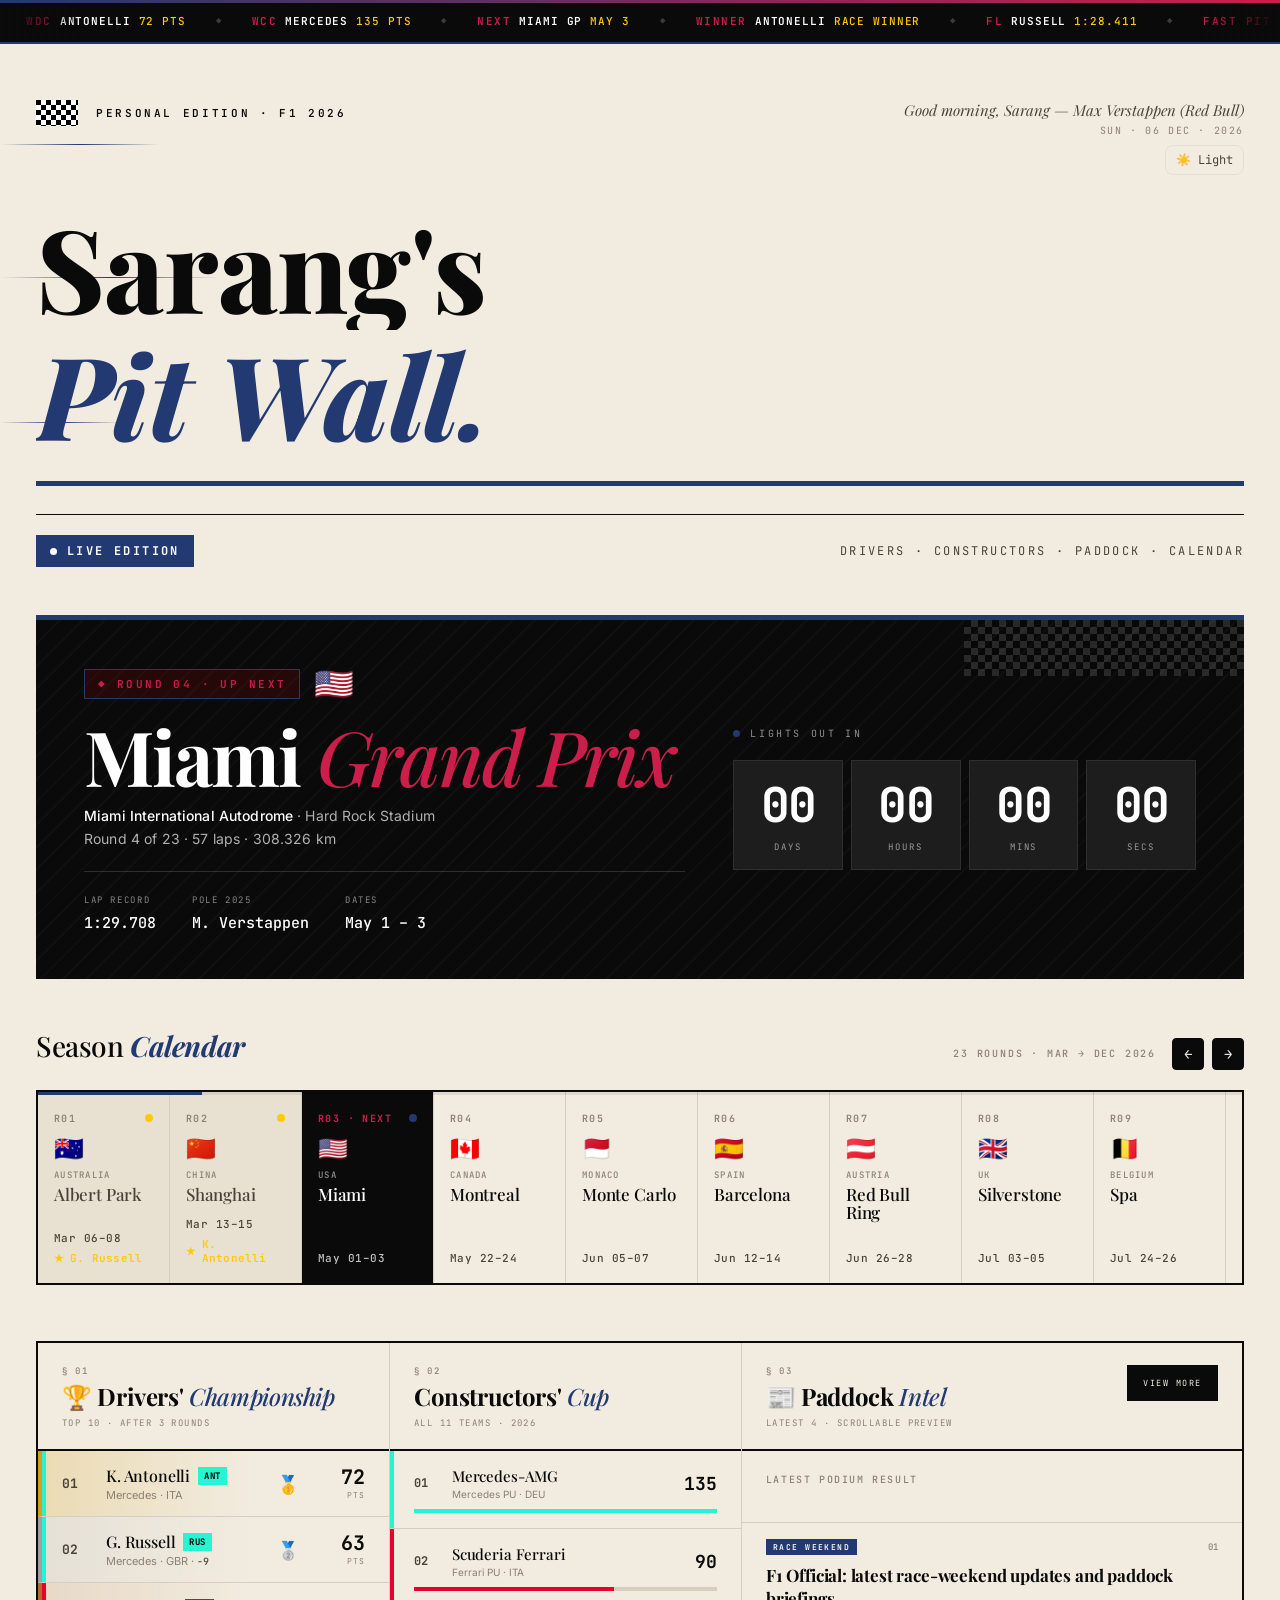
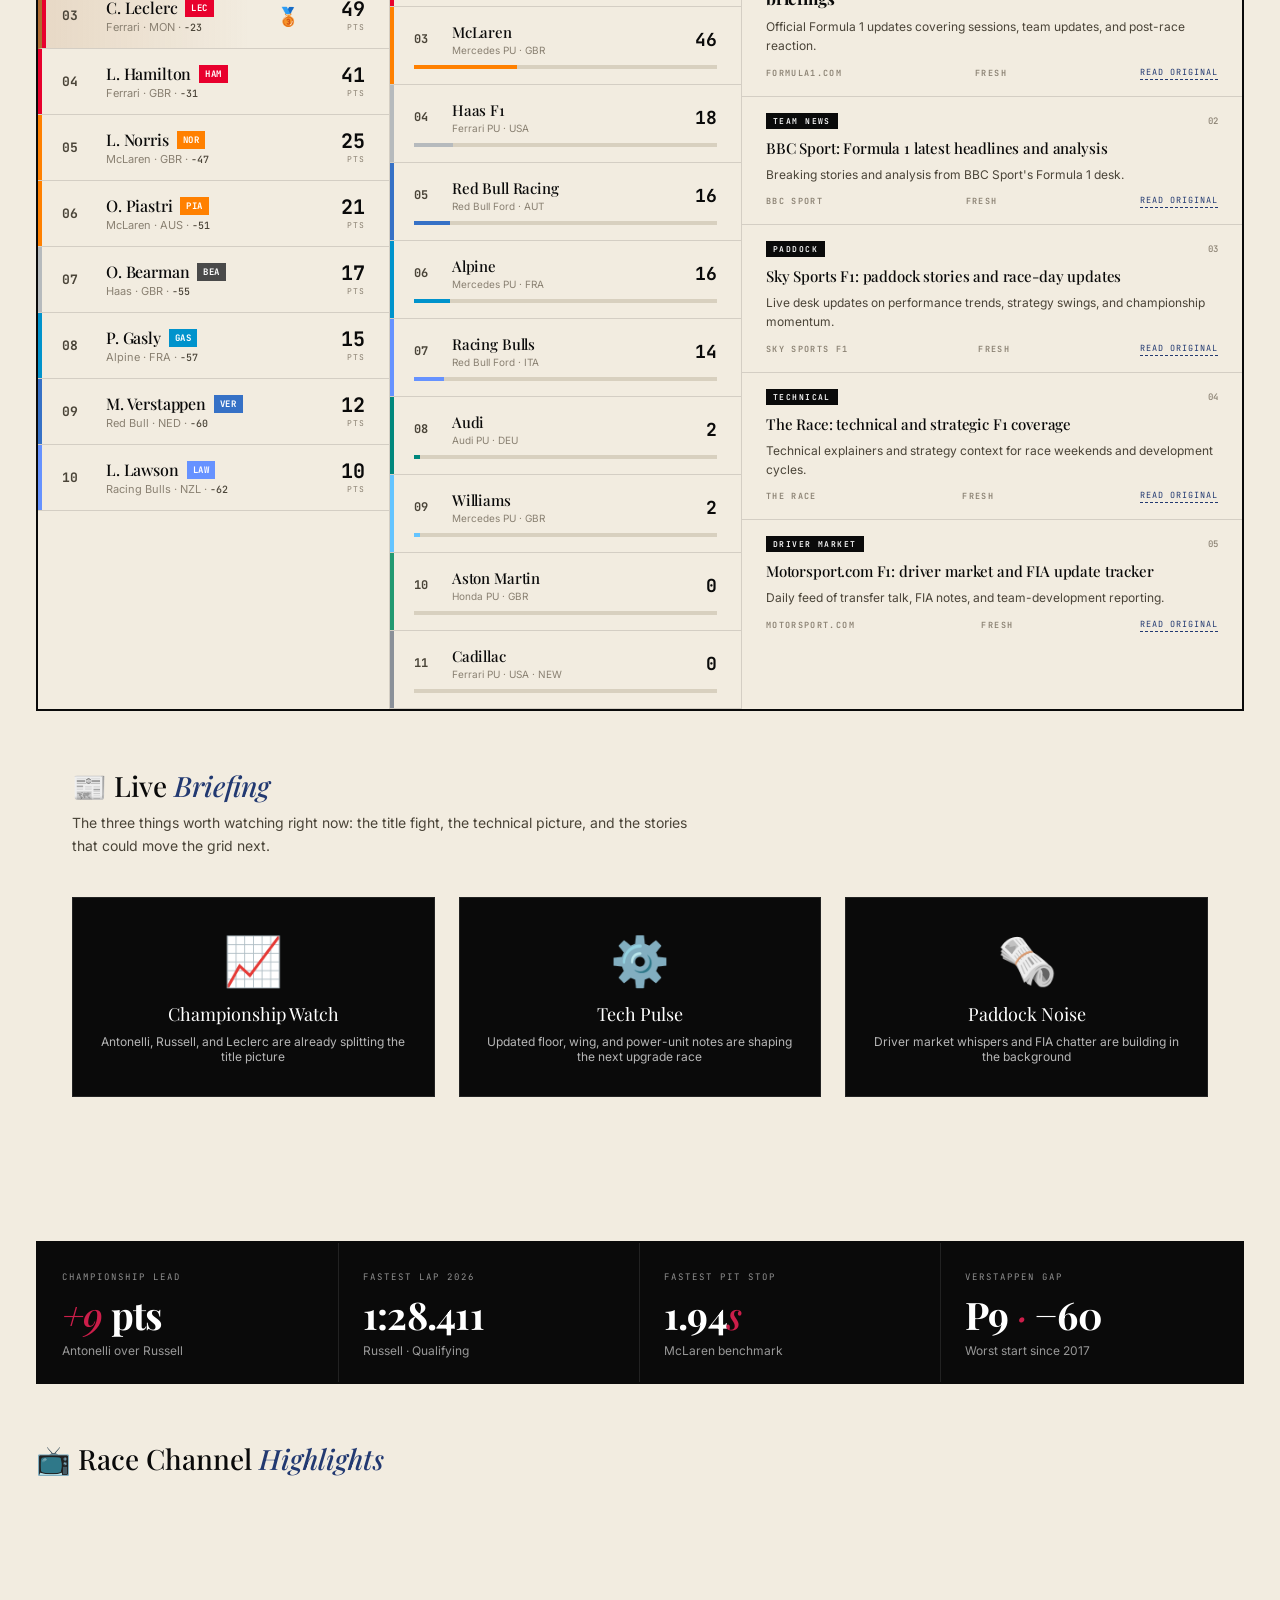
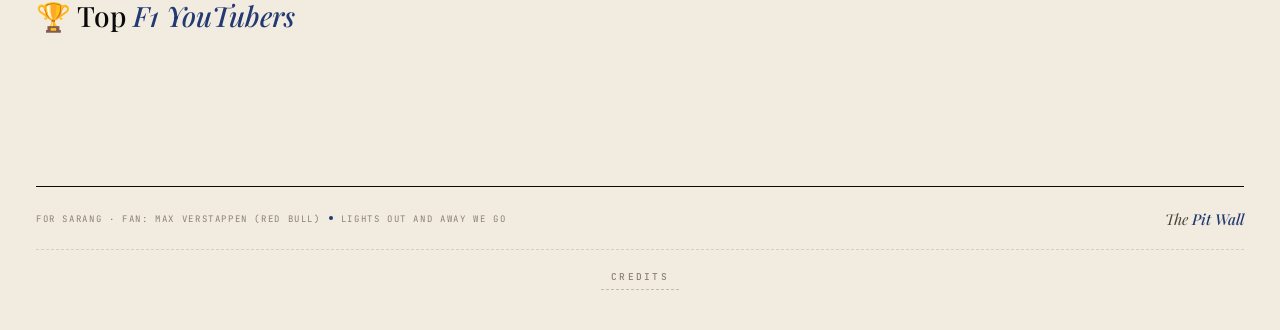
==== commit 204b92e3: "Enhance news and archive sections: add fallback articles, improve caching, and implement ranking log" ====
--- a/index.html
+++ b/index.html
@@ -822,7 +822,7 @@
 }
 .main-grid {
   display: grid;
-  grid-template-columns: 1.1fr 1fr 1fr;
+  grid-template-columns: 0.95fr 0.95fr 1.35fr;
   border: 2px solid var(--ink);
   background: var(--paper);
 }
@@ -1067,7 +1067,12 @@
 .pod-driver-team { font-size: 10px; color: var(--ink-3); margin-top: 3px; }
 .pod-time { font-family: 'JetBrains Mono', monospace; font-size: 11px; color: var(--ink-2); font-weight: 500; }
 
-.news-block { padding: 0; }
+.news-block {
+  padding: 0;
+  display: flex;
+  flex-direction: column;
+  min-height: 100%;
+}
 .news-item {
   padding: 16px 24px;
   border-bottom: 1px solid var(--rule-light);
@@ -1973,6 +1978,7 @@
 .intel-card {
   position: relative;
   width: min(1120px, 100%);
+  height: min(90vh, 920px);
   max-height: min(90vh, 980px);
   display: flex;
   flex-direction: column;
@@ -2060,7 +2066,7 @@
 .intel-frame {
   width: 100%;
   flex: 1 1 auto;
-  min-height: 0;
+  min-height: 460px;
   border: 0;
   background: var(--paper);
 }
@@ -2492,7 +2498,7 @@
         </div>
         <p class="intel-sub">A compact preview of the latest stories. Open the full backlog when you are ready.</p>
       </header>
-      <iframe class="intel-frame" src="news.html" title="Paddock Intel preview"></iframe>
+      <iframe class="intel-frame" src="news.html?embed=1" title="Paddock Intel preview"></iframe>
       <div class="intel-footer">
         <span class="intel-note">Same dashboard, fuller log.</span>
         <div class="intel-actions">
@@ -2614,9 +2620,14 @@
   const openButtons = [document.getElementById('openIntelModal')].filter(Boolean);
   const closeTargets = modal ? modal.querySelectorAll('[data-close]') : [];
   const closeButton = modal && modal.querySelector('.intel-close');
+  const frame = modal && modal.querySelector('.intel-frame');
   if (!modal || !openButtons.length) return;
 
   function open() {
+    if (frame) {
+      const source = 'news.html?embed=1&t=' + Date.now();
+      frame.setAttribute('src', source);
+    }
     modal.hidden = false;
     requestAnimationFrame(() => modal.classList.add('open'));
     document.body.classList.add('intel-open');
@@ -2747,6 +2758,7 @@
 })();
 </script>
 
+<script src="https://js.puter.com/v2/"></script>
 <script>
   window.__NEWS_PROXY_URL__ = 'https://f1-news-worker.sar-brawlstars.workers.dev/?v=2';
 </script>
@@ -2765,6 +2777,48 @@
   const NEWS_REFRESH_MS = 30 * 60 * 1000;
   const NEWS_CACHE_KEY = 'pw-news-cache';
   const NEWS_LIMIT = 15;
+  const NEWS_FALLBACK_ITEMS = [
+    {
+      title: 'F1 Official: latest race-weekend updates and paddock briefings',
+      summary: 'Official Formula 1 updates covering sessions, team updates, and post-race reaction.',
+      url: 'https://www.formula1.com/en/latest',
+      source: 'Formula1.com',
+      publishedAt: '',
+      category: 'Race Weekend'
+    },
+    {
+      title: 'BBC Sport: Formula 1 latest headlines and analysis',
+      summary: 'Breaking stories and analysis from BBC Sport\'s Formula 1 desk.',
+      url: 'https://www.bbc.com/sport/formula1',
+      source: 'BBC Sport',
+      publishedAt: '',
+      category: 'Team News'
+    },
+    {
+      title: 'Sky Sports F1: paddock stories and race-day updates',
+      summary: 'Live desk updates on performance trends, strategy swings, and championship momentum.',
+      url: 'https://www.skysports.com/f1/news',
+      source: 'Sky Sports F1',
+      publishedAt: '',
+      category: 'Paddock'
+    },
+    {
+      title: 'The Race: technical and strategic F1 coverage',
+      summary: 'Technical explainers and strategy context for race weekends and development cycles.',
+      url: 'https://www.the-race.com/formula-1/',
+      source: 'The Race',
+      publishedAt: '',
+      category: 'Technical'
+    },
+    {
+      title: 'Motorsport.com F1: driver market and FIA update tracker',
+      summary: 'Daily feed of transfer talk, FIA notes, and team-development reporting.',
+      url: 'https://www.motorsport.com/f1/news/',
+      source: 'Motorsport.com',
+      publishedAt: '',
+      category: 'Driver Market'
+    }
+  ];
 
   const TEAM_COLORS = {
     'Mercedes': 'var(--mercedes)',
@@ -3098,6 +3152,57 @@
     return { title, summary, url, source, publishedAt, category, index };
   }
 
+  function extractPuterText(result) {
+    if (typeof result === 'string') return result;
+    if (!result || typeof result !== 'object') return '';
+    return result.text || result.content || result.message || result.response || '';
+  }
+
+  async function rankNewsWithPuter(items) {
+    if (!window.puter || !window.puter.ai || typeof window.puter.ai.chat !== 'function') return null;
+
+    const compact = items.slice(0, 40).map((item) => ({
+      title: item.title,
+      source: item.source,
+      category: item.category,
+      summary: item.summary,
+      publishedAt: item.publishedAt,
+      url: item.url
+    }));
+
+    const prompt = [
+      'Rank these Formula 1 stories from highest fan relevance to lowest.',
+      'Return only a JSON array of URLs in ranked order.',
+      'Prioritize race weekend updates, official updates, major team and driver stories, and high-quality sourcing.',
+      JSON.stringify(compact)
+    ].join('\n\n');
+
+    try {
+      const result = await window.puter.ai.chat(prompt);
+      const text = extractPuterText(result);
+      const match = text.match(/\[[\s\S]*\]/);
+      if (!match) return null;
+      const parsed = JSON.parse(match[0]);
+      if (!Array.isArray(parsed)) return null;
+      return parsed.map(String).filter(Boolean);
+    } catch {
+      return null;
+    }
+  }
+
+  function rankByUrlOrder(items, orderedUrls) {
+    if (!Array.isArray(orderedUrls) || !orderedUrls.length) return items;
+    const lookup = new Map(orderedUrls.map((url, idx) => [url, idx]));
+    return [...items]
+      .sort((a, b) => {
+        const aRank = lookup.has(a.url) ? lookup.get(a.url) : Number.MAX_SAFE_INTEGER;
+        const bRank = lookup.has(b.url) ? lookup.get(b.url) : Number.MAX_SAFE_INTEGER;
+        if (aRank !== bRank) return aRank - bRank;
+        return (Date.parse(b.publishedAt || '') || 0) - (Date.parse(a.publishedAt || '') || 0);
+      })
+      .filter((item, index, all) => all.findIndex((entry) => entry.url === item.url) === index);
+  }
+
   function renderNews(items){
     if (!newsBlock) return;
     if (!items.length) return;
@@ -3168,12 +3273,28 @@
       const response = await fetch(NEWS_PROXY_URL, { cache: 'no-store' });
       if (!response.ok) throw new Error(`News proxy returned ${response.status}`);
       const payload = await response.json();
-      const articles = (payload.articles || [])
+      let articles = (payload.articles || [])
         .map(normalizeNewsArticle)
         .filter(item => item.title && item.url)
         .slice(0, NEWS_LIMIT);
 
-      if (!articles.length) return;
+      if (!articles.length) {
+        const cached = readNewsCache();
+        if (cached && Array.isArray(cached.articles) && cached.articles.length) {
+          articles = cached.articles.map(normalizeNewsArticle).slice(0, NEWS_LIMIT);
+        } else {
+          articles = NEWS_FALLBACK_ITEMS.map(normalizeNewsArticle).slice(0, NEWS_LIMIT);
+        }
+      }
+
+      const rankedUrls = await Promise.race([
+        rankNewsWithPuter(articles),
+        new Promise((resolve) => setTimeout(() => resolve(null), 2500))
+      ]);
+      if (Array.isArray(rankedUrls) && rankedUrls.length) {
+        articles = rankByUrlOrder(articles, rankedUrls).slice(0, NEWS_LIMIT);
+      }
+
       renderNews(articles);
       writeNewsCache(articles);
     } catch (error) {
@@ -3181,6 +3302,8 @@
       const cached = readNewsCache();
       if (cached && Array.isArray(cached.articles) && cached.articles.length) {
         renderNews(cached.articles.map(normalizeNewsArticle).slice(0, NEWS_LIMIT));
+      } else {
+        renderNews(NEWS_FALLBACK_ITEMS.map(normalizeNewsArticle).slice(0, NEWS_LIMIT));
       }
     }
   }
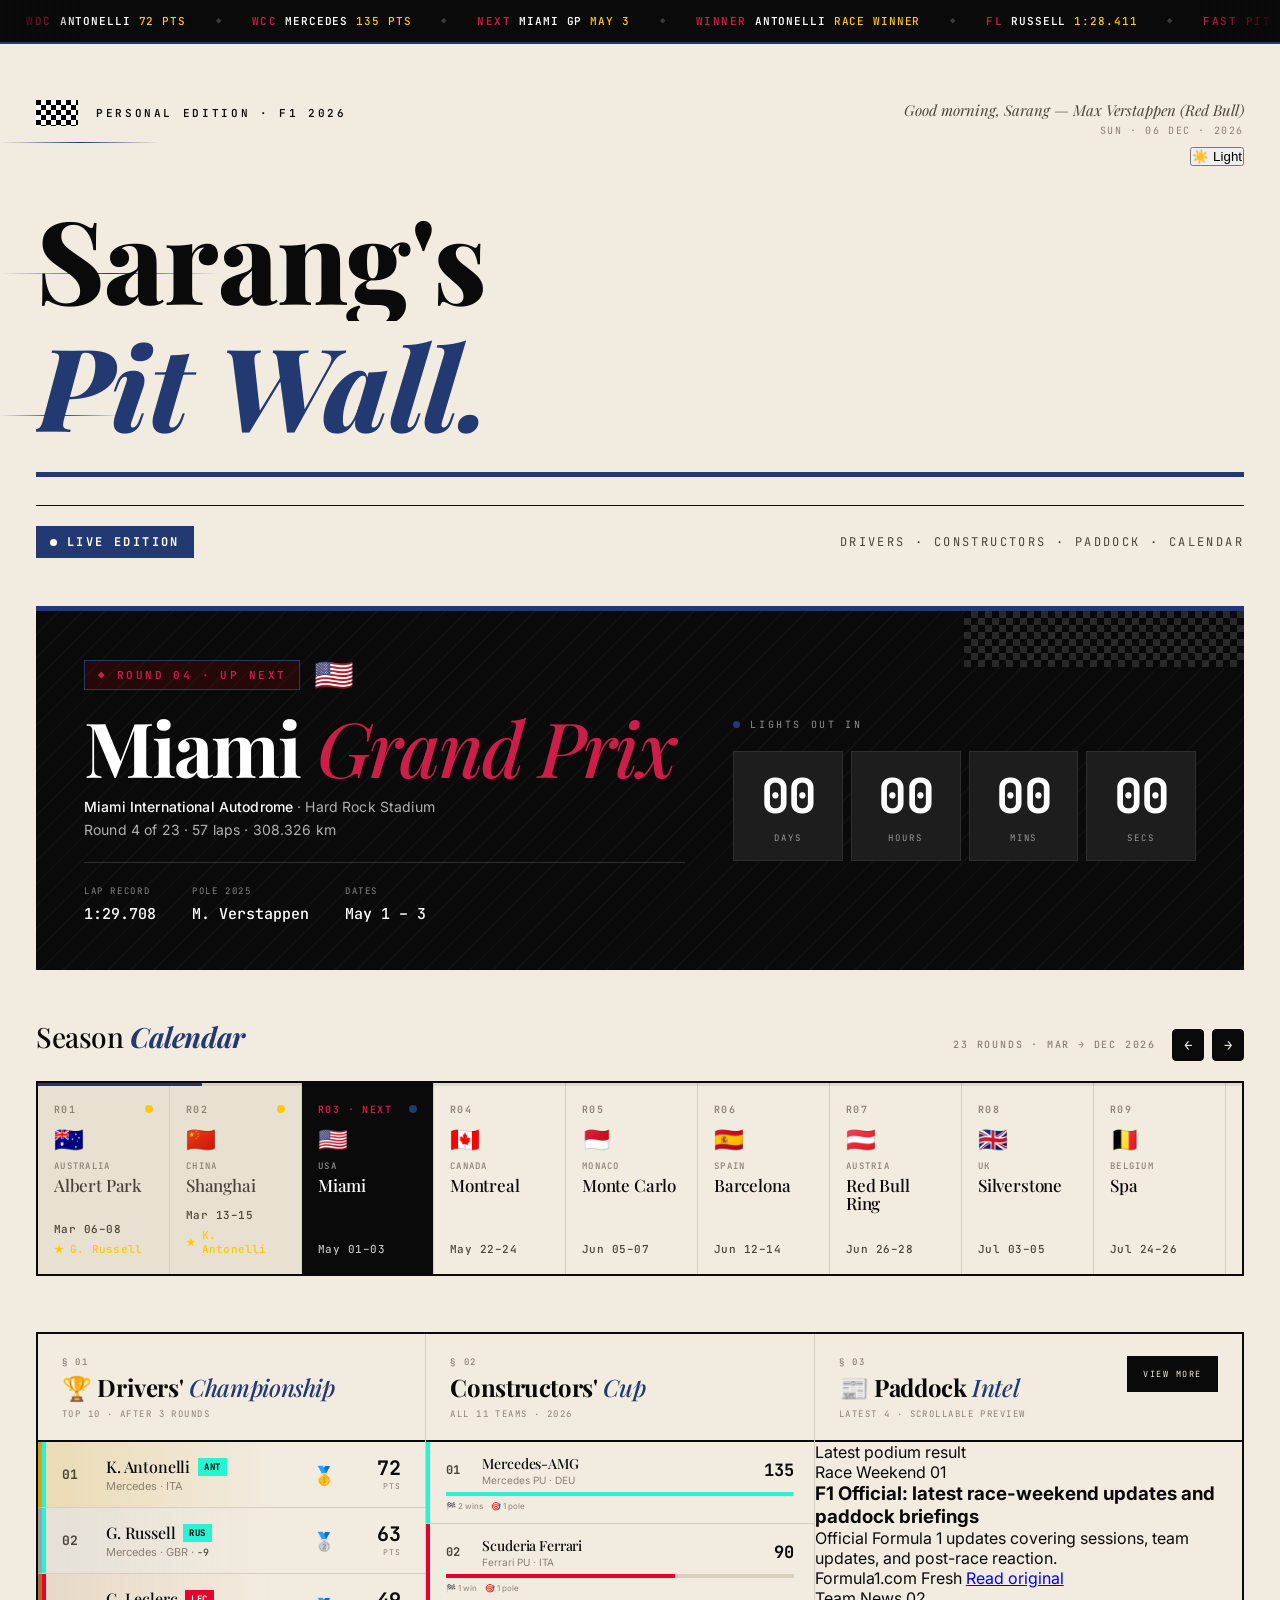
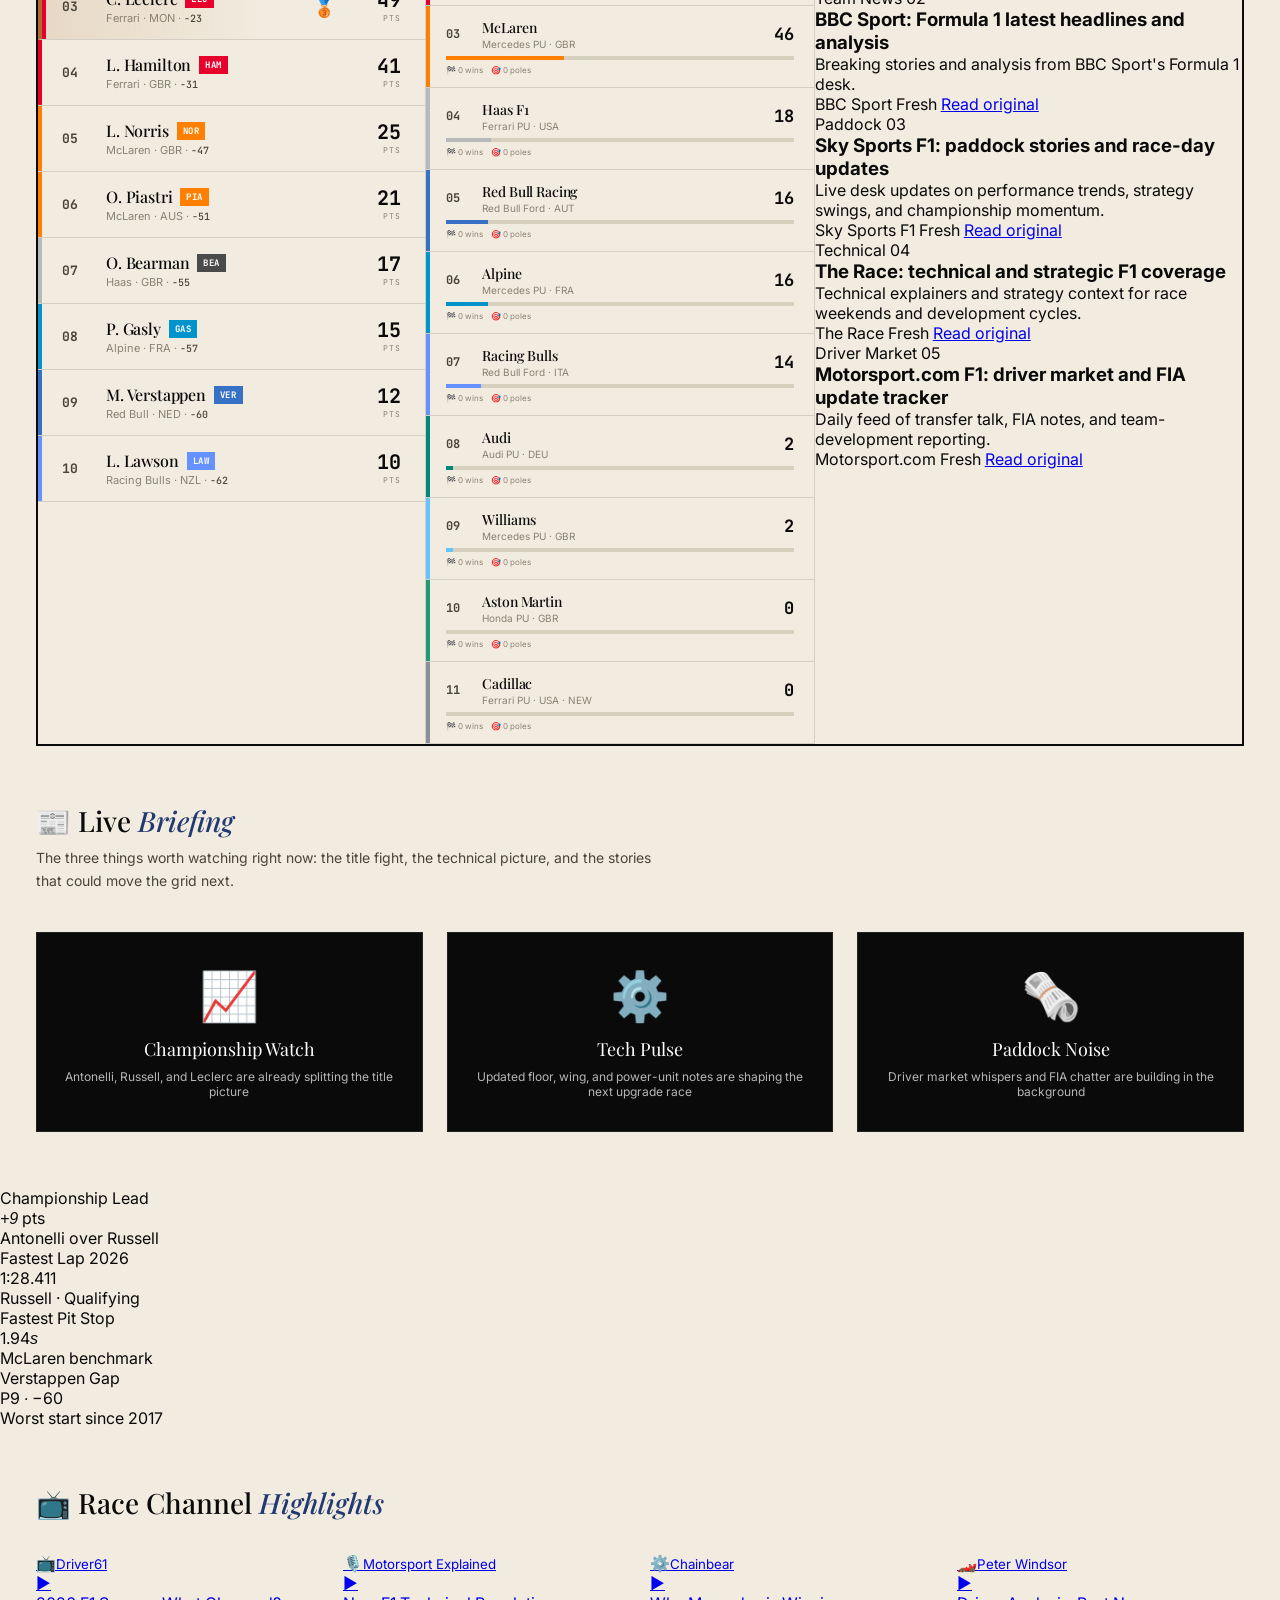
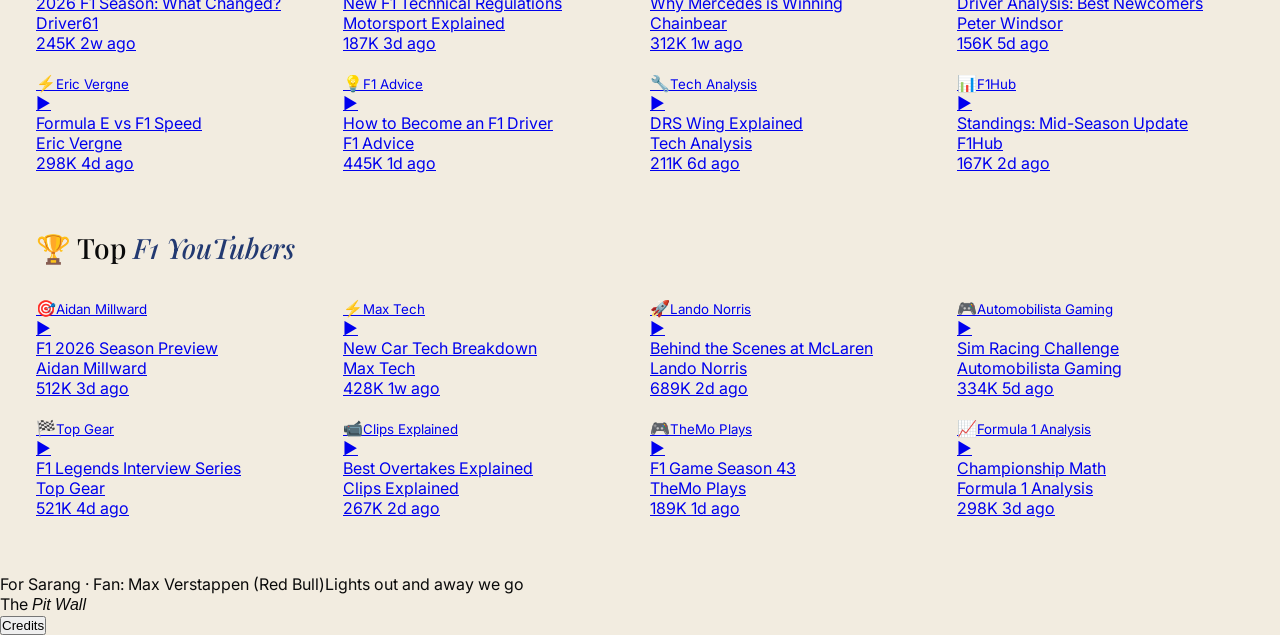
==== commit 259a608e: "feat: Add May 2026 update summary, implementation guide, and roadmap for Pit Wall Dashboard - Comple" ====
--- a/index.html
+++ b/index.html
@@ -822,7 +822,7 @@
 }
 .main-grid {
   display: grid;
-  grid-template-columns: 0.95fr 0.95fr 1.35fr;
+  grid-template-columns: 1fr 1fr 1.1fr;
   border: 2px solid var(--ink);
   background: var(--paper);
 }
@@ -992,7 +992,7 @@
 }
 
 .con-row {
-  padding: 15px 24px;
+  padding: 12px 20px;
   border-bottom: 1px solid var(--rule-light);
   position: relative;
   transition: background 0.2s;
@@ -1011,14 +1011,14 @@
   display: grid;
   grid-template-columns: 26px 1fr auto;
   align-items: center;
-  gap: 12px;
-  margin-bottom: 9px;
+  gap: 10px;
+  margin-bottom: 6px;
 }
 .con-pos { font-family: 'JetBrains Mono', monospace; font-size: 12px; font-weight: 700; color: var(--ink-2); font-variant-numeric: tabular-nums; }
-.con-name { font-family: 'Playfair Display', serif; font-size: 15px; font-weight: 500; color: var(--ink); letter-spacing: -0.01em; }
-.con-engine { font-size: 10px; color: var(--ink-3); margin-top: 2px; }
-.con-pts { font-family: 'JetBrains Mono', monospace; font-size: 18px; font-weight: 700; color: var(--ink); font-variant-numeric: tabular-nums; }
-.con-bar { height: 4px; background: var(--paper-3); margin-top: 6px; position: relative; overflow: hidden; }
+.con-name { font-family: 'Playfair Display', serif; font-size: 14px; font-weight: 500; color: var(--ink); letter-spacing: -0.01em; }
+.con-engine { font-size: 10px; color: var(--ink-3); margin-top: 1px; }
+.con-pts { font-family: 'JetBrains Mono', monospace; font-size: 17px; font-weight: 700; color: var(--ink); font-variant-numeric: tabular-nums; }
+.con-bar { height: 4px; background: var(--paper-3); margin-top: 5px; position: relative; overflow: hidden; }
 .con-bar-fill {
   height: 100%;
   background: var(--team-color, var(--racing));
@@ -1026,6 +1026,18 @@
   transform: scaleX(0);
   animation: barGrowSlow 1.4s cubic-bezier(.3,.9,.3,1) both;
 }
+.con-stats {
+  font-size: 8px;
+  color: var(--ink-3);
+  display: flex;
+  gap: 8px;
+  margin-top: 5px;
+  flex-wrap: wrap;
+}
+.con-stats-item {
+  display: inline-flex;
+  gap: 2px;
+  align-items: center;
 
 .podium-block { padding: 22px 24px; border-bottom: 1px solid var(--rule-light); }
 .podium-head {
@@ -2030,9 +2042,9 @@
 .intel-head {
   display: flex;
   justify-content: space-between;
-  gap: 18px;
-  align-items: end;
-  padding: 28px 30px 18px;
+  gap: 16px;
+  align-items: flex-end;
+  padding: 24px 26px 16px;
   border-bottom: 1px solid var(--rule);
   flex-wrap: wrap;
 }
@@ -2073,10 +2085,10 @@
 .intel-footer {
   display: flex;
   justify-content: space-between;
-  gap: 14px;
+  gap: 12px;
   align-items: center;
   flex-wrap: wrap;
-  padding: 16px 30px 22px;
+  padding: 14px 26px 18px;
   border-top: 1px solid var(--rule);
 }
 .intel-note {
@@ -2117,6 +2129,8 @@
   .intel-head, .intel-footer { padding-left: 16px; padding-right: 16px; }
   .intel-title { font-size: 24px; }
   .intel-sub { max-width: none; }
+}
+
 }
 
 /* ================ END COLOPHON STYLES ====================== */
@@ -2323,46 +2337,57 @@
       <div class="con-row" style="--team-color: var(--mercedes); animation-delay:4.5s;">
         <div class="con-top"><div class="con-pos">01</div><div><div class="con-name">Mercedes-AMG</div><div class="con-engine">Mercedes PU · DEU</div></div><div class="con-pts">135</div></div>
         <div class="con-bar"><div class="con-bar-fill" style="width:100%; animation-delay:5.5s;"></div></div>
+        <div class="con-stats"><span class="con-stats-item">🏁 <span class="con-wins">2</span> wins</span><span class="con-stats-item">🎯 <span class="con-poles">1</span> pole</span></div>
       </div>
       <div class="con-row" style="--team-color: var(--ferrari); animation-delay:4.58s;">
         <div class="con-top"><div class="con-pos">02</div><div><div class="con-name">Scuderia Ferrari</div><div class="con-engine">Ferrari PU · ITA</div></div><div class="con-pts">90</div></div>
         <div class="con-bar"><div class="con-bar-fill" style="width:66%; animation-delay:5.55s;"></div></div>
+        <div class="con-stats"><span class="con-stats-item">🏁 <span class="con-wins">1</span> win</span><span class="con-stats-item">🎯 <span class="con-poles">1</span> pole</span></div>
       </div>
       <div class="con-row" style="--team-color: var(--mclaren); animation-delay:4.66s;">
         <div class="con-top"><div class="con-pos">03</div><div><div class="con-name">McLaren</div><div class="con-engine">Mercedes PU · GBR</div></div><div class="con-pts">46</div></div>
         <div class="con-bar"><div class="con-bar-fill" style="width:34%; animation-delay:5.6s;"></div></div>
+        <div class="con-stats"><span class="con-stats-item">🏁 <span class="con-wins">0</span> wins</span><span class="con-stats-item">🎯 <span class="con-poles">0</span> poles</span></div>
       </div>
       <div class="con-row" style="--team-color: var(--haas); animation-delay:4.74s;">
         <div class="con-top"><div class="con-pos">04</div><div><div class="con-name">Haas F1</div><div class="con-engine">Ferrari PU · USA</div></div><div class="con-pts">18</div></div>
         <div class="con-bar"><div class="con-bar-fill" style="width:13%; animation-delay:5.65s;"></div></div>
+        <div class="con-stats"><span class="con-stats-item">🏁 <span class="con-wins">0</span> wins</span><span class="con-stats-item">🎯 <span class="con-poles">0</span> poles</span></div>
       </div>
       <div class="con-row" style="--team-color: var(--redbull); animation-delay:4.82s;">
         <div class="con-top"><div class="con-pos">05</div><div><div class="con-name">Red Bull Racing</div><div class="con-engine">Red Bull Ford · AUT</div></div><div class="con-pts">16</div></div>
         <div class="con-bar"><div class="con-bar-fill" style="width:12%; animation-delay:5.7s;"></div></div>
+        <div class="con-stats"><span class="con-stats-item">🏁 <span class="con-wins">0</span> wins</span><span class="con-stats-item">🎯 <span class="con-poles">0</span> poles</span></div>
       </div>
       <div class="con-row" style="--team-color: var(--alpine); animation-delay:4.90s;">
         <div class="con-top"><div class="con-pos">06</div><div><div class="con-name">Alpine</div><div class="con-engine">Mercedes PU · FRA</div></div><div class="con-pts">16</div></div>
         <div class="con-bar"><div class="con-bar-fill" style="width:12%; animation-delay:5.75s;"></div></div>
+        <div class="con-stats"><span class="con-stats-item">🏁 <span class="con-wins">0</span> wins</span><span class="con-stats-item">🎯 <span class="con-poles">0</span> poles</span></div>
       </div>
       <div class="con-row" style="--team-color: var(--racingbulls); animation-delay:4.98s;">
         <div class="con-top"><div class="con-pos">07</div><div><div class="con-name">Racing Bulls</div><div class="con-engine">Red Bull Ford · ITA</div></div><div class="con-pts">14</div></div>
         <div class="con-bar"><div class="con-bar-fill" style="width:10%; animation-delay:5.8s;"></div></div>
+        <div class="con-stats"><span class="con-stats-item">🏁 <span class="con-wins">0</span> wins</span><span class="con-stats-item">🎯 <span class="con-poles">0</span> poles</span></div>
       </div>
       <div class="con-row" style="--team-color: var(--audi); animation-delay:5.06s;">
         <div class="con-top"><div class="con-pos">08</div><div><div class="con-name">Audi</div><div class="con-engine">Audi PU · DEU</div></div><div class="con-pts">2</div></div>
         <div class="con-bar"><div class="con-bar-fill" style="width:2%; animation-delay:5.85s;"></div></div>
+        <div class="con-stats"><span class="con-stats-item">🏁 <span class="con-wins">0</span> wins</span><span class="con-stats-item">🎯 <span class="con-poles">0</span> poles</span></div>
       </div>
       <div class="con-row" style="--team-color: var(--williams); animation-delay:5.14s;">
         <div class="con-top"><div class="con-pos">09</div><div><div class="con-name">Williams</div><div class="con-engine">Mercedes PU · GBR</div></div><div class="con-pts">2</div></div>
         <div class="con-bar"><div class="con-bar-fill" style="width:2%; animation-delay:5.9s;"></div></div>
+        <div class="con-stats"><span class="con-stats-item">🏁 <span class="con-wins">0</span> wins</span><span class="con-stats-item">🎯 <span class="con-poles">0</span> poles</span></div>
       </div>
       <div class="con-row" style="--team-color: var(--aston); animation-delay:5.22s;">
         <div class="con-top"><div class="con-pos">10</div><div><div class="con-name">Aston Martin</div><div class="con-engine">Honda PU · GBR</div></div><div class="con-pts">0</div></div>
         <div class="con-bar"><div class="con-bar-fill" style="width:0%;"></div></div>
+        <div class="con-stats"><span class="con-stats-item">🏁 <span class="con-wins">0</span> wins</span><span class="con-stats-item">🎯 <span class="con-poles">0</span> poles</span></div>
       </div>
       <div class="con-row" style="--team-color: var(--cadillac); animation-delay:5.30s;">
         <div class="con-top"><div class="con-pos">11</div><div><div class="con-name">Cadillac</div><div class="con-engine">Ferrari PU · USA · NEW</div></div><div class="con-pts">0</div></div>
         <div class="con-bar"><div class="con-bar-fill" style="width:0%;"></div></div>
+        <div class="con-stats"><span class="con-stats-item">🏁 <span class="con-wins">0</span> wins</span><span class="con-stats-item">🎯 <span class="con-poles">0</span> poles</span></div>
       </div>
     </div>
 
@@ -3351,6 +3376,40 @@
       const conRows = document.querySelectorAll('.con-row');
       let maxPts = 0;
       clist.forEach(c => maxPts = Math.max(maxPts, Number(c.points)));
+      
+      // Fetch constructor stats for the season
+      const constructorStats = {};
+      try {
+        const racesResponse = await fetch('https://api.jolpi.ca/ergast/f1/current/results.json?limit=1000');
+        const racesData = await racesResponse.json();
+        const allResults = racesData.MRData?.RaceTable?.Races || [];
+        
+        clist.forEach(c => {
+          const conName = c.Constructor.name;
+          constructorStats[conName] = { wins: 0, poles: 0 };
+        });
+        
+        allResults.forEach(race => {
+          if (race.Results && race.Results.length > 0) {
+            const winner = race.Results[0];
+            if (winner && winner.Constructor) {
+              const conName = winner.Constructor.name;
+              if (constructorStats[conName]) constructorStats[conName].wins++;
+            }
+            const qualifying = race.QualifyingResults;
+            if (qualifying && qualifying.length > 0) {
+              const poler = qualifying[0];
+              if (poler && poler.Constructor) {
+                const conName = poler.Constructor.name;
+                if (constructorStats[conName]) constructorStats[conName].poles++;
+              }
+            }
+          }
+        });
+      } catch (statsError) {
+        console.warn('Could not fetch constructor stats', statsError);
+      }
+      
       conRows.forEach((row, i) => {
         const c = clist[i];
         if(!c) return;
@@ -3360,6 +3419,16 @@
         if(fill){
           const pct = maxPts? Math.round((Number(c.points)/maxPts)*100):0;
           fill.style.width = pct + '%';
+        }
+        
+        // Update constructor stats
+        const conName = c.Constructor.name;
+        const stats = constructorStats[conName];
+        if (stats) {
+          const winsEl = row.querySelector('.con-wins');
+          const polesEl = row.querySelector('.con-poles');
+          if (winsEl) winsEl.textContent = stats.wins;
+          if (polesEl) polesEl.textContent = stats.poles;
         }
       });
 
@@ -3450,135 +3519,176 @@
 (function(){
   // Popular racing channels with F1 focus
   const RACING_CHANNELS = [
-    { id: 'UCp8nXxFZdSRpwvbp4dqnDDA', name: 'Driver61', icon: '📺' },
-    { id: 'UC1aQnfO-b9UhyKcSx-LoIGw', name: 'Motorsport Explained', icon: '🎙️' },
-    { id: 'UC-rL3J4Pf-IrJ0Bl2DBh_w', name: 'Chainbear', icon: '⚙️' },
-    { id: 'UCNplbkJzWvCpLq-r5qJ51hA', name: 'Peter Windsor', icon: '🏎️' },
-    { id: 'UC8eZ7qhQs6g7QNJCqWB5oA', name: 'Eric Vergne', icon: '⚡' },
-    { id: 'UCw1lxlVNKyM1OlqJHJNwz1Q', name: 'F1 Advice', icon: '💡' },
-    { id: 'UCCt-N6Ty_hTsjCmX3XWnrqA', name: 'Tech Analysis', icon: '🔧' },
-    { id: 'UCI2pnPR9h7-pN2KOH_j5f_w', name: 'F1Hub', icon: '📊' }
+    { id: 'UCp8nXxFZdSRpwvbp4dqnDDA', name: 'Driver61' },
+    { id: 'UC1aQnfO-b9UhyKcSx-LoIGw', name: 'Motorsport Explained' },
+    { id: 'UC-rL3J4Pf-IrJ0Bl2DBh_w', name: 'Chainbear' },
+    { id: 'UCNplbkJzWvCpLq-r5qJ51hA', name: 'Peter Windsor' },
+    { id: 'UC8eZ7qhQs6g7QNJCqWB5oA', name: 'Eric Vergne' },
+    { id: 'UCw1lxlVNKyM1OlqJHJNwz1Q', name: 'F1 Advice' },
+    { id: 'UCCt-N6Ty_hTsjCmX3XWnrqA', name: 'Tech Analysis' },
+    { id: 'UCI2pnPR9h7-pN2KOH_j5f_w', name: 'F1Hub' }
   ];
 
   // Top 20 F1 YouTubers (excluding official channels)
   const TOP_F1_YOUTUBERS = [
-    { id: 'UCP5thA36g_1ObVWo73-qsEA', name: 'Aidan Millward', icon: '🎯' },
-    { id: 'UCZwVDNXaXfuYMyCjx_R_pPA', name: 'Max Tech', icon: '⚡' },
-    { id: 'UCp2zpKy49WnMYG2aPo7e8oA', name: 'Lando Norris', icon: '🚀' },
-    { id: 'UC0jz0LWvmrIEcUYPO7F-2Jw', name: 'Automobilista Gaming', icon: '🎮' },
-    { id: 'UCh1EUMiMOLcGKHSFJBqVwSA', name: 'Top Gear', icon: '🏁' },
-    { id: 'UC8vYcM_vy_XfA4VVw9r9PHA', name: 'Clips Explained', icon: '📹' },
-    { id: 'UCYlQXOOEWZVjsJM1rSuv4BA', name: 'TheMo Plays', icon: '🎮' },
-    { id: 'UCH1yWm0Lh1qrGDDTXRWPPYQ', name: 'Formula1 Analizis', icon: '📈' },
-    { id: 'UCpQQPRSiQiKKTaAkqSdgOAg', name: 'Legends F1', icon: '👑' },
-    { id: 'UCyPYEYJMXQm0Wa78XlRPVlA', name: 'F1 Garage', icon: '🔧' },
-    { id: 'UC_VVK_fxq_JqPdxsF3YGNlA', name: 'Real Racing', icon: '🏎️' },
-    { id: 'UCJoWPPRDfZEqr-t8WzW-2VA', name: 'Vroom Vroom Guides', icon: '📚' },
-    { id: 'UC0Nqpz4D-L8Z1s6nOWRAK4g', name: 'Auto Bild', icon: '🎬' },
-    { id: 'UCsKTqN3b9vjbgS0f-gwLOpA', name: 'Beyond the Grid', icon: '🎙️' },
-    { id: 'UCM_G1PgLRwmH857NMPMvQvA', name: 'Harris F1', icon: '📺' },
-    { id: 'UC1E1pXWlGv1sULVy0zFxFww', name: 'The Race', icon: '🏁' },
-    { id: 'UC0Nqpz4D-L8Z1s6nOWRAK4g', name: 'Pit Wall Pass', icon: '🎯' },
-    { id: 'UCm1n3LlIxQGVs_wvfDnKyDQ', name: 'OnboardTV', icon: '🎥' },
-    { id: 'UCvMZJ_cIBxDTFjxGe0v2Gvw', name: 'Tavi F1 Insights', icon: '💬' },
-    { id: 'UC4rvjWi-vBXNlhEJLfY3G3w', name: 'Speed Matters', icon: '⚡' }
+    { id: 'UCP5thA36g_1ObVWo73-qsEA', name: 'Aidan Millward' },
+    { id: 'UCZwVDNXaXfuYMyCjx_R_pPA', name: 'Max Tech' },
+    { id: 'UCp2zpKy49WnMYG2aPo7e8oA', name: 'Lando Norris' },
+    { id: 'UC0jz0LWvmrIEcUYPO7F-2Jw', name: 'Automobilista Gaming' },
+    { id: 'UCh1EUMiMOLcGKHSFJBqVwSA', name: 'Top Gear' },
+    { id: 'UC8vYcM_vy_XfA4VVw9r9PHA', name: 'Clips Explained' },
+    { id: 'UCYlQXOOEWZVjsJM1rSuv4BA', name: 'TheMo Plays' },
+    { id: 'UCH1yWm0Lh1qrGDDTXRWPPYQ', name: 'Formula 1 Analysis' },
+    { id: 'UCpQQPRSiQiKKTaAkqSdgOAg', name: 'Legends F1' },
+    { id: 'UCyPYEYJMXQm0Wa78XlRPVlA', name: 'F1 Garage' },
+    { id: 'UC_VVK_fxq_JqPdxsF3YGNlA', name: 'Real Racing' },
+    { id: 'UCJoWPPRDfZEqr-t8WzW-2VA', name: 'Vroom Vroom Guides' },
+    { id: 'UC0Nqpz4D-L8Z1s6nOWRAK4g', name: 'Auto Bild' },
+    { id: 'UCsKTqN3b9vjbgS0f-gwLOpA', name: 'Beyond the Grid' },
+    { id: 'UCM_G1PgLRwmH857NMPMvQvA', name: 'Harris F1' },
+    { id: 'UC1E1pXWlGv1sULVy0zFxFww', name: 'The Race' },
+    { id: 'UCm1n3LlIxQGVs_wvfDnKyDQ', name: 'OnboardTV' },
+    { id: 'UCvMZJ_cIBxDTFjxGe0v2Gvw', name: 'Tavi F1 Insights' },
+    { id: 'UC4rvjWi-vBXNlhEJLfY3G3w', name: 'Speed Matters' },
+    { id: 'UCJoWPPRDfZEqr-t8WzW-2VA', name: 'Pit Wall Pass' }
   ];
 
-  // Hardcoded video data (can be replaced with API calls)
+  // Hardcoded video data (primary source when API fails)
   const RACING_VIDEOS = [
-    { channel: 'Driver61', title: '2026 F1 Season: What Changed?', views: '245K', date: '2w ago', thumbnail: '📺' },
-    { channel: 'Motorsport Explained', title: 'New F1 Technical Regulations', views: '187K', date: '3d ago', thumbnail: '🎙️' },
-    { channel: 'Chainbear', title: 'Why Mercedes is Winning', views: '312K', date: '1w ago', thumbnail: '⚙️' },
-    { channel: 'Peter Windsor', title: 'Driver Analysis: Best Newcomers', views: '156K', date: '5d ago', thumbnail: '🏎️' },
-    { channel: 'Eric Vergne', title: 'Formula E vs F1 Speed', views: '298K', date: '4d ago', thumbnail: '⚡' },
-    { channel: 'F1 Advice', title: 'How to Become an F1 Driver', views: '445K', date: '1d ago', thumbnail: '💡' },
-    { channel: 'Tech Analysis', title: 'DRS Wing Explained', views: '211K', date: '6d ago', thumbnail: '🔧' },
-    { channel: 'F1Hub', title: 'Standings: Mid-Season Update', views: '167K', date: '2d ago', thumbnail: '📊' }
+    { channel: 'Driver61', title: '2026 F1 Season: What Changed?', views: '245K', date: '2w ago', thumbnail: '📺', link: 'https://www.youtube.com/@Driver61' },
+    { channel: 'Motorsport Explained', title: 'New F1 Technical Regulations', views: '187K', date: '3d ago', thumbnail: '🎙️', link: 'https://www.youtube.com/@MotorsportExplained' },
+    { channel: 'Chainbear', title: 'Why Mercedes is Winning', views: '312K', date: '1w ago', thumbnail: '⚙️', link: 'https://www.youtube.com/@chainbearf1' },
+    { channel: 'Peter Windsor', title: 'Driver Analysis: Best Newcomers', views: '156K', date: '5d ago', thumbnail: '🏎️', link: 'https://www.youtube.com/@PeterWindsor' },
+    { channel: 'Eric Vergne', title: 'Formula E vs F1 Speed', views: '298K', date: '4d ago', thumbnail: '⚡', link: 'https://www.youtube.com/@EricVergneOfficial' },
+    { channel: 'F1 Advice', title: 'How to Become an F1 Driver', views: '445K', date: '1d ago', thumbnail: '💡', link: 'https://www.youtube.com/@F1Advice' },
+    { channel: 'Tech Analysis', title: 'DRS Wing Explained', views: '211K', date: '6d ago', thumbnail: '🔧', link: 'https://www.youtube.com/results?search_query=F1+DRS' },
+    { channel: 'F1Hub', title: 'Standings: Mid-Season Update', views: '167K', date: '2d ago', thumbnail: '📊', link: 'https://www.youtube.com/@F1Hub' }
   ];
 
   const F1_YOUTUBER_VIDEOS = [
-    { channel: 'Aidan Millward', title: 'F1 2026 Season Preview', views: '512K', date: '3d ago', thumbnail: '🎯' },
-    { channel: 'Max Tech', title: 'New Car Tech Breakdown', views: '428K', date: '1w ago', thumbnail: '⚡' },
-    { channel: 'Lando Norris', title: 'Behind the Scenes at McLaren', views: '689K', date: '2d ago', thumbnail: '🚀' },
-    { channel: 'Automobilista Gaming', title: 'Sim Racing Challenge', views: '334K', date: '5d ago', thumbnail: '🎮' },
-    { channel: 'Top Gear', title: 'F1 Legends Interview Series', views: '521K', date: '4d ago', thumbnail: '🏁' },
-    { channel: 'Clips Explained', title: 'Best Overtakes Explained', views: '267K', date: '2d ago', thumbnail: '📹' },
-    { channel: 'TheMo Plays', title: 'F1 Game Season 43', views: '189K', date: '1d ago', thumbnail: '🎮' },
-    { channel: 'Formula1 Analizis', title: 'Championship Math', views: '298K', date: '3d ago', thumbnail: '📈' },
-    { channel: 'Legends F1', title: 'Senna vs Prost: Who Won?', views: '621K', date: '6d ago', thumbnail: '👑' },
-    { channel: 'F1 Garage', title: 'Pit Stop Precision', views: '176K', date: '4d ago', thumbnail: '🔧' },
-    { channel: 'Real Racing', title: 'Data Analysis Deep Dive', views: '245K', date: '2w ago', thumbnail: '🏎️' },
-    { channel: 'Vroom Vroom Guides', title: 'F1 Strategy Explained', views: '401K', date: '1w ago', thumbnail: '📚' },
-    { channel: 'Auto Bild', title: 'Next Generation Drivers', views: '334K', date: '5d ago', thumbnail: '🎬' },
-    { channel: 'Beyond the Grid', title: 'Podcast: The Story So Far', views: '287K', date: '3d ago', thumbnail: '🎙️' },
-    { channel: 'Harris F1', title: 'Championship Predictions', views: '412K', date: '1w ago', thumbnail: '📺' },
-    { channel: 'The Race', title: 'Live Race Commentary', views: '556K', date: '2d ago', thumbnail: '🏁' },
-    { channel: 'Pit Wall Pass', title: 'Qualifying Analysis', views: '223K', date: '3d ago', thumbnail: '🎯' },
-    { channel: 'OnboardTV', title: 'World Record Lap', views: '478K', date: '1w ago', thumbnail: '🎥' },
-    { channel: 'Tavi F1 Insights', title: 'Driver Mental Edge', views: '351K', date: '4d ago', thumbnail: '💬' },
-    { channel: 'Speed Matters', title: 'Aerodynamics Mastery', views: '289K', date: '5d ago', thumbnail: '⚡' }
+    { channel: 'Aidan Millward', title: 'F1 2026 Season Preview', views: '512K', date: '3d ago', thumbnail: '🎯', link: 'https://www.youtube.com/@AidanMillward' },
+    { channel: 'Max Tech', title: 'New Car Tech Breakdown', views: '428K', date: '1w ago', thumbnail: '⚡', link: 'https://www.youtube.com/@MaxTechF1' },
+    { channel: 'Lando Norris', title: 'Behind the Scenes at McLaren', views: '689K', date: '2d ago', thumbnail: '🚀', link: 'https://www.youtube.com/@LandoNorris' },
+    { channel: 'Automobilista Gaming', title: 'Sim Racing Challenge', views: '334K', date: '5d ago', thumbnail: '🎮', link: 'https://www.youtube.com/@automobilistagaming' },
+    { channel: 'Top Gear', title: 'F1 Legends Interview Series', views: '521K', date: '4d ago', thumbnail: '🏁', link: 'https://www.youtube.com/@TopGear' },
+    { channel: 'Clips Explained', title: 'Best Overtakes Explained', views: '267K', date: '2d ago', thumbnail: '📹', link: 'https://www.youtube.com/@ClipsExplained' },
+    { channel: 'TheMo Plays', title: 'F1 Game Season 43', views: '189K', date: '1d ago', thumbnail: '🎮', link: 'https://www.youtube.com/@TheaMoPlaysi' },
+    { channel: 'Formula 1 Analysis', title: 'Championship Math', views: '298K', date: '3d ago', thumbnail: '📈', link: 'https://www.youtube.com/results?search_query=F1+2026+championship' },
+    { channel: 'Legends F1', title: 'Senna vs Prost: Who Won?', views: '621K', date: '6d ago', thumbnail: '👑', link: 'https://www.youtube.com/@LegendsF1' },
+    { channel: 'F1 Garage', title: 'Pit Stop Precision', views: '176K', date: '4d ago', thumbnail: '🔧', link: 'https://www.youtube.com/@F1Garage' },
+    { channel: 'Real Racing', title: 'Data Analysis Deep Dive', views: '245K', date: '2w ago', thumbnail: '🏎️', link: 'https://www.youtube.com/@RealRacing' },
+    { channel: 'Vroom Vroom Guides', title: 'F1 Strategy Explained', views: '401K', date: '1w ago', thumbnail: '📚', link: 'https://www.youtube.com/@VroomVroomGuides' },
+    { channel: 'Auto Bild', title: 'Next Generation Drivers', views: '334K', date: '5d ago', thumbnail: '🎬', link: 'https://www.youtube.com/@AutoBildTV' },
+    { channel: 'Beyond the Grid', title: 'Podcast: The Story So Far', views: '287K', date: '3d ago', thumbnail: '🎙️', link: 'https://www.youtube.com/@BeyondTheGrid' },
+    { channel: 'Harris F1', title: 'Championship Predictions', views: '412K', date: '1w ago', thumbnail: '📺', link: 'https://www.youtube.com/@HarrisF1' },
+    { channel: 'The Race', title: 'Live Race Commentary', views: '556K', date: '2d ago', thumbnail: '🏁', link: 'https://www.youtube.com/@TheRaceF1' },
+    { channel: 'OnboardTV', title: 'World Record Lap', views: '478K', date: '1w ago', thumbnail: '🎥', link: 'https://www.youtube.com/@OnboardTV' },
+    { channel: 'Tavi F1 Insights', title: 'Driver Mental Edge', views: '351K', date: '4d ago', thumbnail: '💬', link: 'https://www.youtube.com/@TaviF1' },
+    { channel: 'Speed Matters', title: 'Aerodynamics Mastery', views: '289K', date: '5d ago', thumbnail: '⚡', link: 'https://www.youtube.com/@SpeedMatters' },
+    { channel: 'Pit Wall Pass', title: 'Qualifying Analysis', views: '223K', date: '3d ago', thumbnail: '🎯', link: 'https://www.youtube.com/results?search_query=F1+qualifying' }
   ];
 
+  const escapeHtml = (value) => String(value || '')
+    .replaceAll('&', '&amp;')
+    .replaceAll('<', '&lt;')
+    .replaceAll('>', '&gt;')
+    .replaceAll('"', '&quot;')
+    .replaceAll("'", '&#39;');
+
   const createVideoCard = (video) => `
-    <a class="youtube-card" href="${escapeHtml(video.link || `https://www.youtube.com/results?search_query=${encodeURIComponent(`${video.channel || ''} ${video.title || ''}`.trim())}`)}" target="_blank" rel="noopener noreferrer">
+    <a class="youtube-card" href="${escapeHtml(video.link)}" target="_blank" rel="noopener noreferrer" title="${escapeHtml(video.title)}">
       <div class="youtube-thumbnail">
-        ${String(video.thumbnail || '').match(/^https?:\/\//i)
-          ? `<img src="${escapeHtml(video.thumbnail)}" alt="${escapeHtml(video.title)}" loading="lazy" decoding="async">`
-          : `<div class="youtube-fallback">${escapeHtml(video.thumbnail || '▶')}<small>${escapeHtml(video.channel || 'F1 Video')}</small></div>`}
+        <div class="youtube-fallback">${escapeHtml(video.thumbnail || '▶')}<small>${escapeHtml(video.channel || 'F1 Video')}</small></div>
         <div class="youtube-play-button">▶</div>
       </div>
       <div class="youtube-title">${escapeHtml(video.title)}</div>
       <div class="youtube-channel">${escapeHtml(video.channel)}</div>
       <div class="youtube-stats">
-        <span>Latest upload</span>
-        <span>${escapeHtml(video.date)}</span>
+        <span>${escapeHtml(video.views || '')}</span>
+        <span>${escapeHtml(video.date || 'Recently')}</span>
       </div>
     </a>
   `;
 
-  async function fetchChannelVideos(channelList, channelsToUse, videosPerChannel) {
+  async function fetchChannelVideos(channelList, channelsToUse, videosPerChannel, timeout = 3000) {
     const videos = [];
-    for (const channel of channelList.slice(0, channelsToUse)) {
+    const fetchPromises = channelList.slice(0, channelsToUse).map(async (channel) => {
       try {
         const feedUrl = `https://www.youtube.com/feeds/videos.xml?channel_id=${channel.id}`;
-        const response = await fetch(`https://api.allorigins.win/get?url=${encodeURIComponent(feedUrl)}`);
+        const controller = new AbortController();
+        const timeId = setTimeout(() => controller.abort(), timeout);
+        
+        const response = await fetch(`https://api.allorigins.win/get?url=${encodeURIComponent(feedUrl)}`, {
+          signal: controller.signal
+        });
+        clearTimeout(timeId);
+        
         const data = await response.json();
-        if (!data.contents) continue;
+        if (!data.contents) return null;
 
         const doc = new DOMParser().parseFromString(data.contents, 'text/xml');
         const entries = [...doc.querySelectorAll('entry')].slice(0, videosPerChannel);
-        entries.forEach((entry) => {
-          const title = entry.querySelector('title')?.textContent || 'Untitled';
-          const link = entry.querySelector('link')?.getAttribute('href') || '#';
-          const publishedAt = entry.querySelector('published')?.textContent || '';
-          const thumbnail = entry.querySelector('media\\:thumbnail')?.getAttribute('url') || entry.querySelector('thumbnail')?.getAttribute('url') || '';
-          const date = publishedAt ? new Date(publishedAt).toLocaleDateString([], { month: 'short', day: 'numeric' }) : 'Fresh';
-          videos.push({
-            title: title.substring(0, 72),
+        
+        return entries.map((entry) => {
+          const title = entry.querySelector('title')?.textContent || 'Latest Video';
+          const link = entry.querySelector('link')?.getAttribute('href') || `https://www.youtube.com/@${channel.id}`;
+          const publishedAt = entry.querySelector('published')?.textContent || new Date().toISOString();
+          const date = publishedAt ? (() => {
+            const d = new Date(publishedAt);
+            const now = new Date();
+            const diffMs = now - d;
+            const diffDays = Math.floor(diffMs / 86400000);
+            if (diffDays === 0) return 'Today';
+            if (diffDays === 1) return '1d ago';
+            if (diffDays < 7) return `${diffDays}d ago`;
+            if (diffDays < 30) return `${Math.floor(diffDays/7)}w ago`;
+            return `${Math.floor(diffDays/30)}m ago`;
+          })() : 'Fresh';
+          
+          return {
+            title: title.substring(0, 66),
             channel: channel.name,
             link,
-            thumbnail,
-            date
-          });
+            date,
+            thumbnail: '📺'
+          };
         });
       } catch (error) {
-        console.log(`Skipping channel ${channel.name}`);
+        return null;
       }
-    }
+    });
+
+    const results = await Promise.all(fetchPromises);
+    results.forEach(vids => {
+      if (vids && Array.isArray(vids)) videos.push(...vids);
+    });
+    
     return videos;
   }
 
   async function populateVideoSection(containerId, channelList, channelsToUse, videosPerChannel, fallbackVideos) {
     const container = document.getElementById(containerId);
     if (!container) return;
-    const videos = await fetchChannelVideos(channelList, channelsToUse, videosPerChannel);
-    const cards = videos.length ? videos : fallbackVideos;
-    if (!cards.length) return;
-    container.innerHTML = cards.map(createVideoCard).join('');
+    
+    try {
+      const videos = await Promise.race([
+        fetchChannelVideos(channelList, channelsToUse, videosPerChannel),
+        new Promise((_, reject) => setTimeout(() => reject(new Error('timeout')), 4000))
+      ]);
+      
+      const cards = videos && videos.length > 0 ? videos : fallbackVideos;
+      container.innerHTML = cards.slice(0, 8).map(createVideoCard).join('');
+    } catch (error) {
+      // Use fallback on any error
+      container.innerHTML = fallbackVideos.slice(0, 8).map(createVideoCard).join('');
+    }
   }
 
-  populateVideoSection('racingChannelsGrid', RACING_CHANNELS, 4, 2, RACING_VIDEOS);
-  populateVideoSection('f1YouTubersGrid', TOP_F1_YOUTUBERS, 6, 2, F1_YOUTUBER_VIDEOS);
+  // Populate after a short delay to allow DOM to be ready
+  setTimeout(() => {
+    populateVideoSection('racingChannelsGrid', RACING_CHANNELS, 4, 2, RACING_VIDEOS);
+    populateVideoSection('f1YouTubersGrid', TOP_F1_YOUTUBERS, 6, 2, F1_YOUTUBER_VIDEOS);
+  }, 100);
 })();
 </script>
 
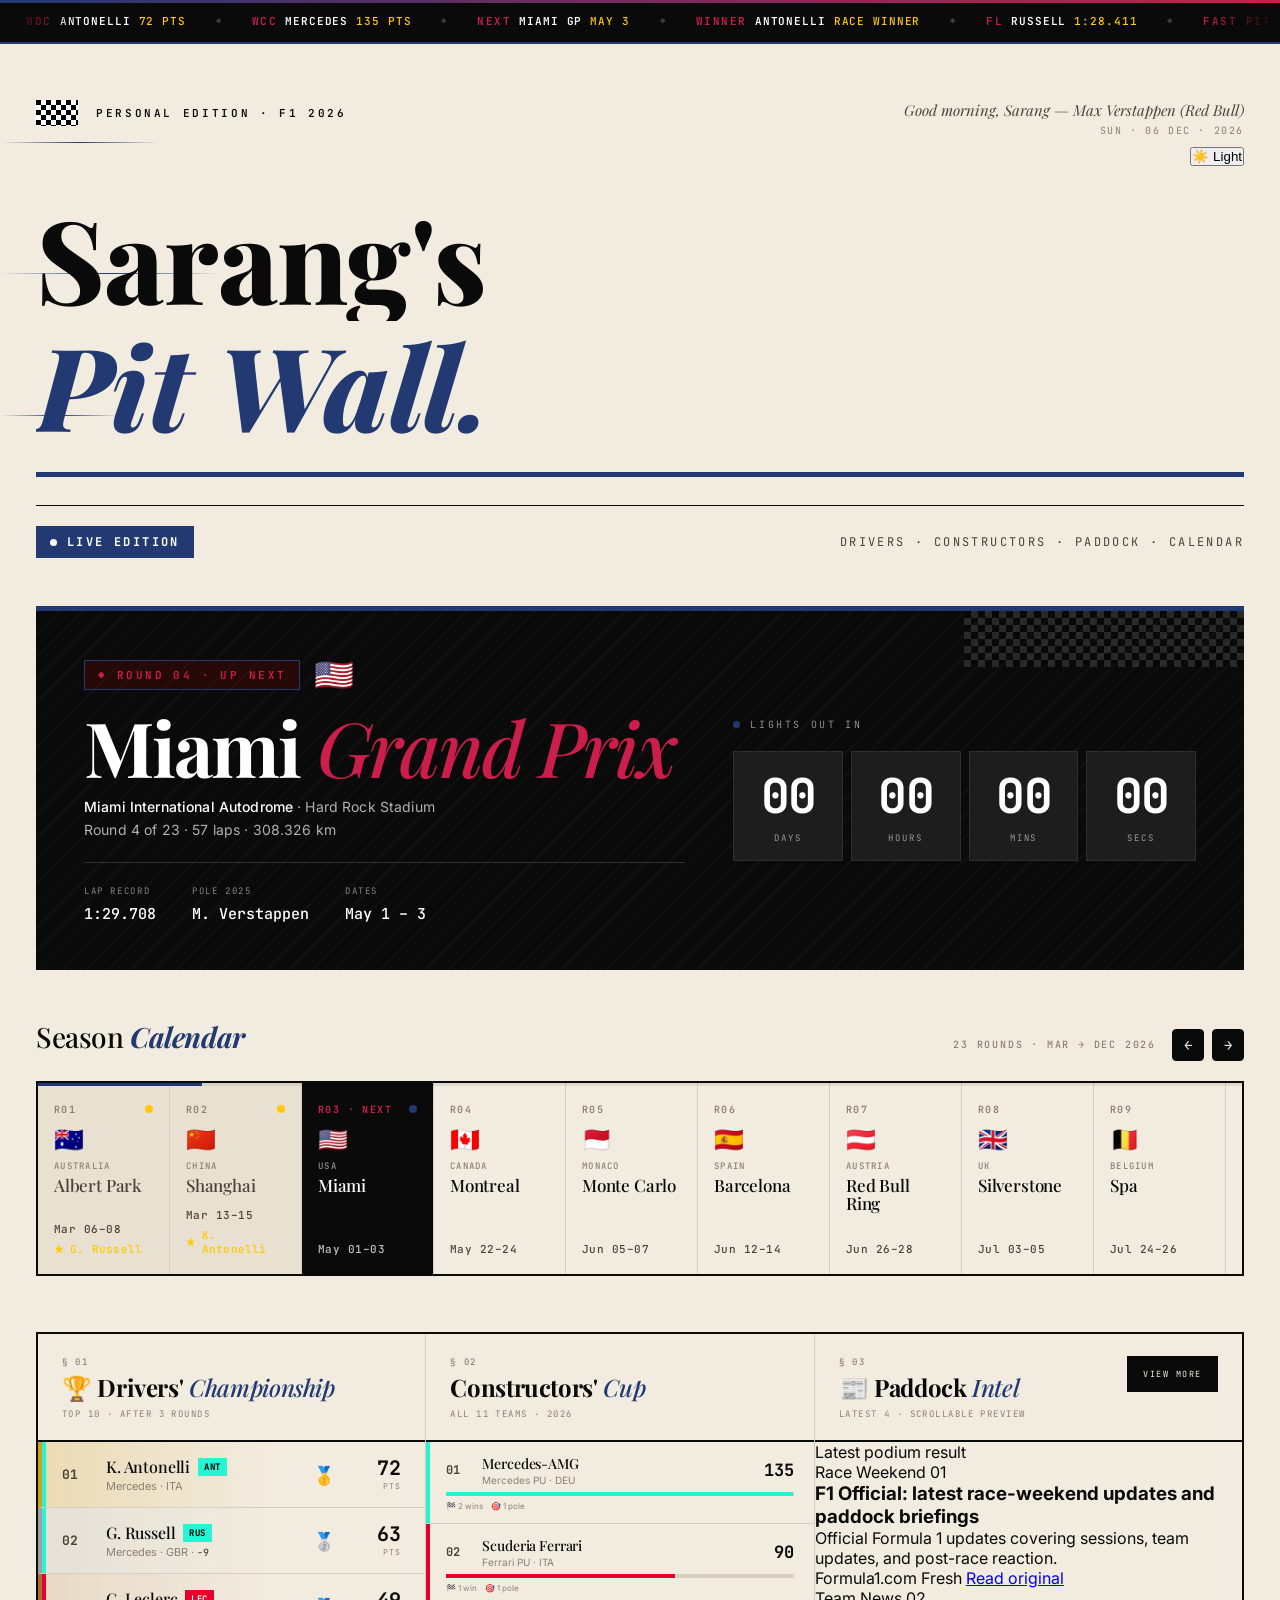
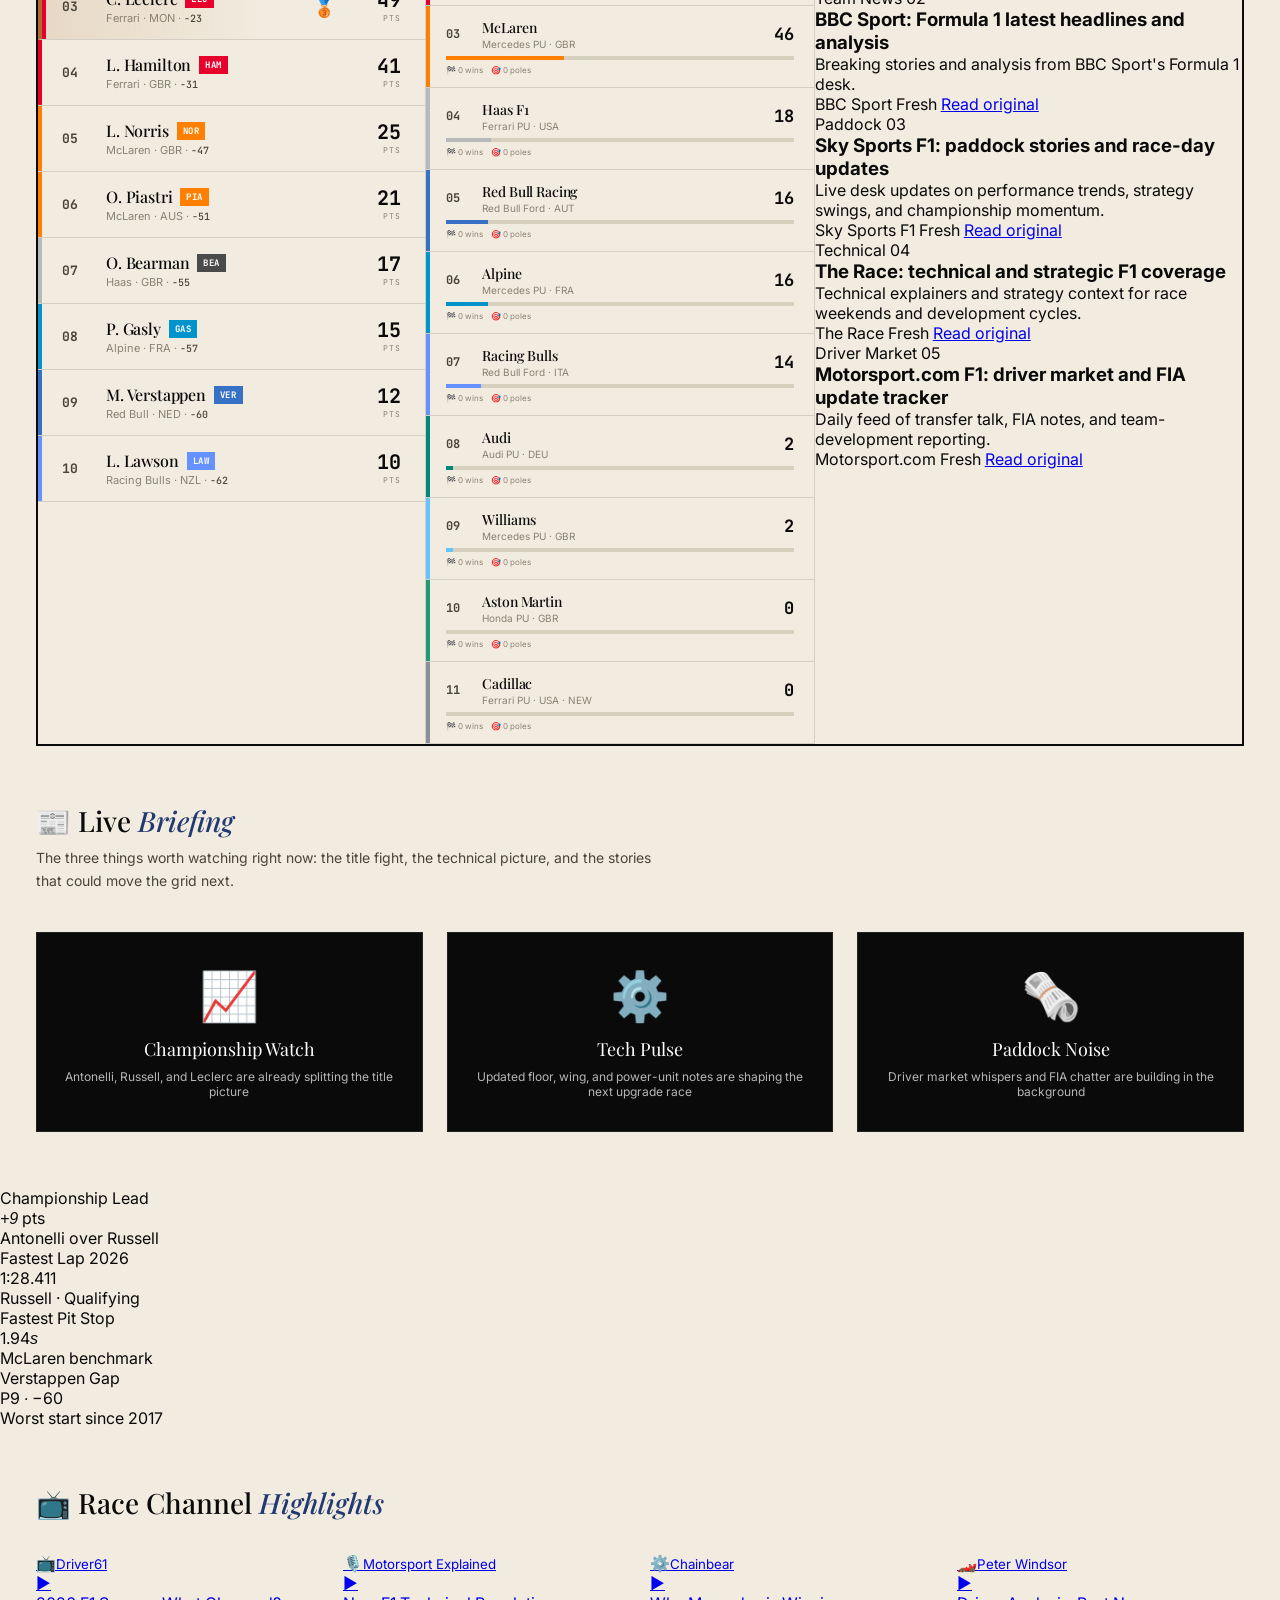
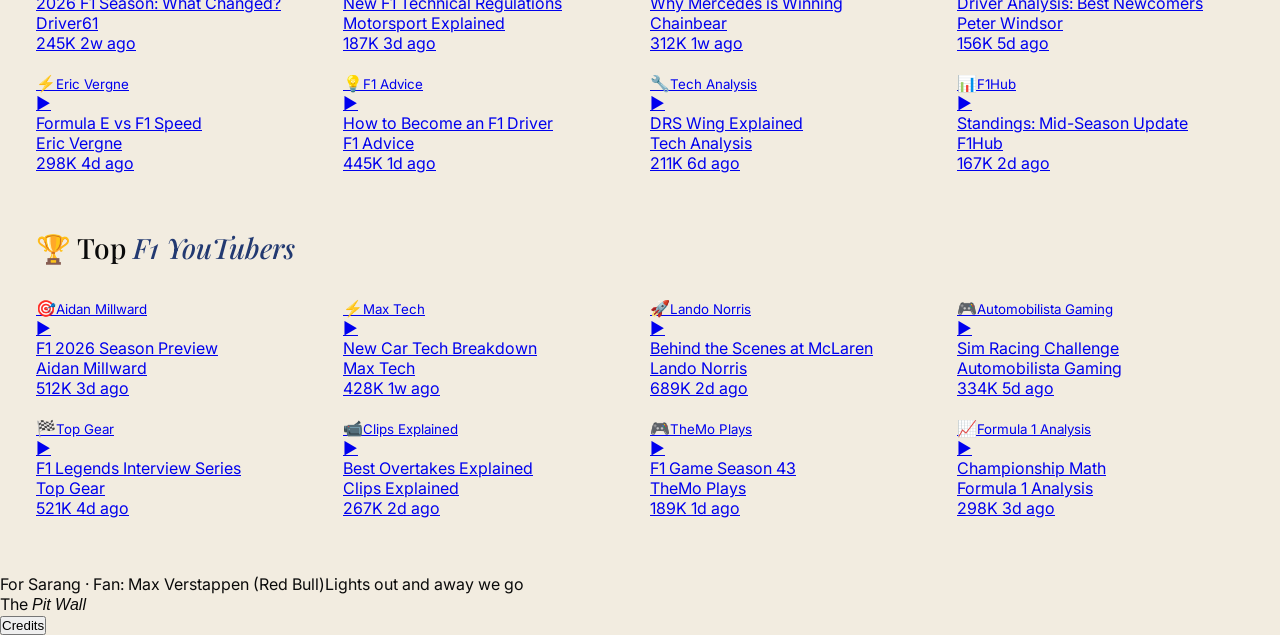
==== commit 99cc4dbd: "feat: Implement YouTube feed fetching and caching in Cloudflare worker; update dashboard to use new " ====
--- a/index.html
+++ b/index.html
@@ -2693,6 +2693,35 @@
 // Global variable to store next race time (updated by renderCalendar)
 let nextRaceTime = new Date('2026-05-03T20:00:00Z').getTime();
 
+let tickerData = {
+  wdc: { val: 'ANTONELLI', pts: '72 pts' },
+  wcc: { val: 'MERCEDES', pts: '135 pts' },
+  next: { val: 'MIAMI GP', pts: 'MAY 3' },
+  winner: { val: 'ANTONELLI', pts: 'RACE WINNER' },
+  fl: { val: 'RUSSELL', pts: '1:28.411' },
+  fastPit: { val: 'MCLAREN', pts: '1.94s' },
+  ver: { val: '−60', pts: 'P9' },
+  rookie: { val: 'LINDBLAD', pts: '4 pts' }
+};
+window.tickerData = tickerData;
+
+function updateTicker() {
+  const items = [
+    { sym: 'WDC', val: tickerData.wdc.val, pts: tickerData.wdc.pts },
+    { sym: 'WCC', val: tickerData.wcc.val, pts: tickerData.wcc.pts },
+    { sym: 'NEXT', val: tickerData.next.val, pts: tickerData.next.pts },
+    { sym: 'WINNER', val: tickerData.winner.val, pts: tickerData.winner.pts },
+    { sym: 'FL', val: tickerData.fl.val, pts: tickerData.fl.pts },
+    { sym: 'FAST PIT', val: tickerData.fastPit.val, pts: tickerData.fastPit.pts },
+    { sym: 'VER', val: tickerData.ver.val, pts: tickerData.ver.pts },
+    { sym: 'ROOKIE', val: tickerData.rookie.val, pts: tickerData.rookie.pts }
+  ];
+  const mk = (it) => `<span class="tick"><span class="sym">${it.sym}</span> <span class="val">${it.val}</span> <span class="pts">${it.pts}</span></span><span class="tick tick-dot">◆</span>`;
+  const half = items.map(mk).join('');
+  const tkElem = document.getElementById('tkTrack');
+  if (tkElem) tkElem.innerHTML = half + half;
+}
+
 (function(){
   const pad = (n) => String(n).padStart(2,'0');
   function tick() {
@@ -2711,35 +2740,6 @@
 })();
 
 (function(){
-  // Global data storage for ticker updates
-  let tickerData = {
-    wdc: { val: 'ANTONELLI', pts: '72 pts' },
-    wcc: { val: 'MERCEDES', pts: '135 pts' },
-    next: { val: 'MIAMI GP', pts: 'MAY 3' },
-    winner: { val: 'ANTONELLI', pts: 'RACE WINNER' },
-    fl: { val: 'RUSSELL', pts: '1:28.411' },
-    fastPit: { val: 'MCLAREN', pts: '1.94s' },
-    ver: { val: '−60', pts: 'P9' },
-    rookie: { val: 'LINDBLAD', pts: '4 pts' }
-  };
-
-  function updateTicker() {
-    const items = [
-      { sym: 'WDC', val: tickerData.wdc.val, pts: tickerData.wdc.pts },
-      { sym: 'WCC', val: tickerData.wcc.val, pts: tickerData.wcc.pts },
-      { sym: 'NEXT', val: tickerData.next.val, pts: tickerData.next.pts },
-      { sym: 'WINNER', val: tickerData.winner.val, pts: tickerData.winner.pts },
-      { sym: 'FL', val: tickerData.fl.val, pts: tickerData.fl.pts },
-      { sym: 'FAST PIT', val: tickerData.fastPit.val, pts: tickerData.fastPit.pts },
-      { sym: 'VER', val: tickerData.ver.val, pts: tickerData.ver.pts },
-      { sym: 'ROOKIE', val: tickerData.rookie.val, pts: tickerData.rookie.pts }
-    ];
-    const mk = (it) => `<span class="tick"><span class="sym">${it.sym}</span> <span class="val">${it.val}</span> <span class="pts">${it.pts}</span></span><span class="tick tick-dot">◆</span>`;
-    const half = items.map(mk).join('');
-    const tkElem = document.getElementById('tkTrack');
-    if (tkElem) tkElem.innerHTML = half + half;
-  }
-
   updateTicker();
 })();
 
@@ -3614,11 +3614,10 @@
     const videos = [];
     const fetchPromises = channelList.slice(0, channelsToUse).map(async (channel) => {
       try {
-        const feedUrl = `https://www.youtube.com/feeds/videos.xml?channel_id=${channel.id}`;
         const controller = new AbortController();
         const timeId = setTimeout(() => controller.abort(), timeout);
         
-        const response = await fetch(`https://api.allorigins.win/get?url=${encodeURIComponent(feedUrl)}`, {
+        const response = await fetch(`/api/youtube-feed?channel_id=${encodeURIComponent(channel.id)}`, {
           signal: controller.signal
         });
         clearTimeout(timeId);
